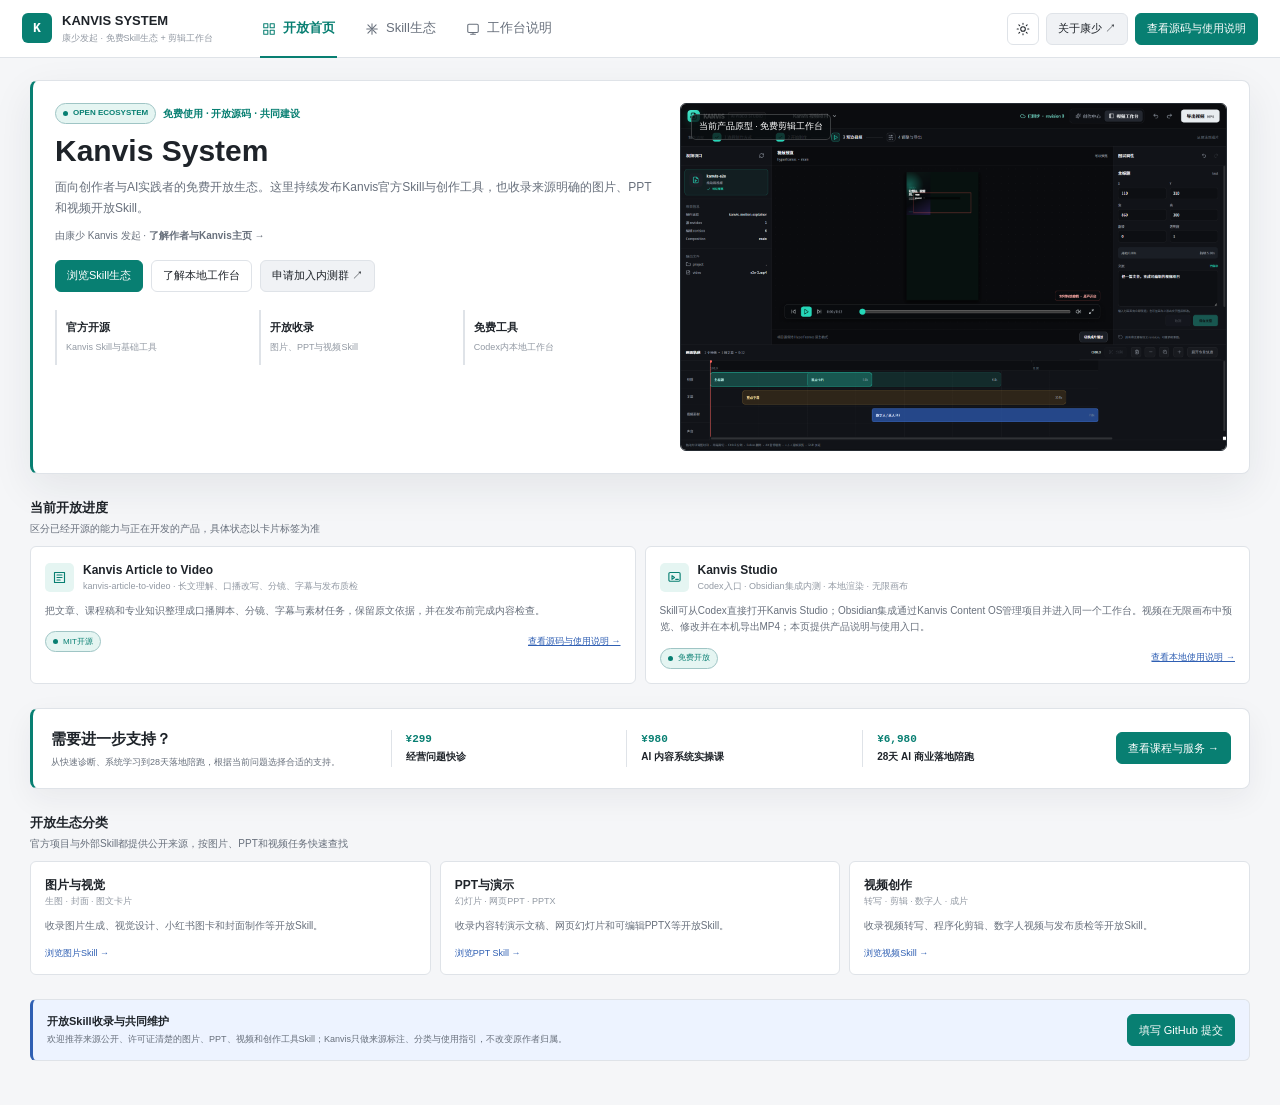
==== open/index.html @ a97780d8 "Complete GitHub issue submission flow" ====
<!doctype html>
<html lang="zh-CN">
<head>
  <meta charset="utf-8">
  <meta name="viewport" content="width=device-width, initial-scale=1">
  <meta name="description" content="浏览 Kanvis 官方开源 Skill、来源清楚的外部 Skill，以及 Codex 内运行的本地视频工作台 Kanvis Studio。">
  <title>Kanvis System｜开放 Skill 生态与 Kanvis Studio</title>
  <link rel="icon" type="image/png" href="../assets/kanvis-portrait.png">
  <style>
    :root {
      --bg: #f5f6f8;
      --surface: #ffffff;
      --surface-2: #f0f2f5;
      --text: #1e2329;
      --muted: #68707c;
      --faint: #9299a3;
      --line: #dfe3e8;
      --teal: #087f72;
      --teal-soft: #e5f5f2;
      --blue: #2f5fb3;
      --blue-soft: #edf3ff;
      --amber: #9a6200;
      --amber-soft: #fff4d8;
      --red: #a13d46;
      --shadow: 0 14px 40px rgba(28, 35, 45, 0.08);
      --radius: 6px;
      --radius-card: 8px;
      --font: -apple-system, BlinkMacSystemFont, "Segoe UI", "PingFang SC", "Microsoft YaHei", sans-serif;
      --mono: "SFMono-Regular", Consolas, "Liberation Mono", monospace;
    }
    body.is-dark {
      --bg: #111418;
      --surface: #171b20;
      --surface-2: #20252b;
      --text: #eef1f4;
      --muted: #a8b0ba;
      --faint: #747e89;
      --line: #303740;
      --teal: #35c7b4;
      --teal-soft: #153732;
      --blue: #7da8ff;
      --blue-soft: #202f4b;
      --amber: #f0bd55;
      --amber-soft: #3a2d15;
      --red: #ff8992;
      --shadow: 0 14px 40px rgba(0, 0, 0, 0.25);
    }
    * { box-sizing: border-box; letter-spacing: 0; }
    html { background: var(--bg); }
    body { margin: 0; background: var(--bg); color: var(--text); font: 13px/1.55 var(--font); }
    button, textarea, select, input { font: inherit; }
    button { color: inherit; }
    .kv-svg { fill: none; stroke: currentColor; stroke-width: 1.8; stroke-linecap: round; stroke-linejoin: round; }
    .ko-app { min-height: 100vh; }
    .ko-topbar {
      position: sticky; top: 0; z-index: 30;
      display: flex; align-items: center; gap: 16px;
      min-height: 58px; padding: 0 22px;
      background: color-mix(in srgb, var(--surface) 94%, transparent);
      border-bottom: 1px solid var(--line);
      backdrop-filter: blur(12px);
    }
    .ko-brand-link { display: flex; align-items: center; gap: 10px; min-width: 210px; color: inherit; text-decoration: none; }
    .ko-brand-link:hover .ko-brand-copy strong { color: var(--teal); }
    .ko-mark { width: 30px; height: 30px; display: grid; place-items: center; border-radius: 6px; color: #fff; background: var(--teal); font: 750 13px/1 var(--mono); }
    .ko-brand-copy strong { display: block; font-size: 13px; }
    .ko-brand-copy span { display: block; color: var(--faint); font-size: 9px; }
    .ko-tabs { display: flex; align-self: stretch; gap: 2px; }
    .ko-tab { position: relative; display: flex; align-items: center; gap: 7px; padding: 0 14px; border: 0; background: transparent; color: var(--muted); cursor: pointer; }
    .ko-tab::after { content: ""; position: absolute; right: 12px; bottom: -1px; left: 12px; height: 2px; background: transparent; }
    .ko-tab:hover { color: var(--text); background: var(--surface-2); }
    .ko-tab.is-active { color: var(--teal); font-weight: 650; }
    .ko-tab.is-active::after { background: var(--teal); }
    .ko-top-actions { display: flex; gap: 7px; margin-left: auto; }
    .ko-icon-btn, .ko-btn { display: inline-flex; align-items: center; justify-content: center; gap: 7px; min-height: 32px; border: 1px solid var(--line); border-radius: var(--radius); background: var(--surface); cursor: pointer; }
    .ko-icon-btn { width: 32px; padding: 0; }
    .ko-btn { padding: 0 11px; color: inherit; font-size: 11px; text-decoration: none; }
    .ko-btn:hover, .ko-icon-btn:hover { border-color: var(--teal); color: var(--teal); }
    .ko-btn-primary { border-color: var(--teal); color: #fff; background: var(--teal); }
    .ko-btn-primary:hover { color: #fff; filter: brightness(0.94); }
      .ko-btn-quiet { background: var(--surface-2); }
      .ko-home-link { white-space: nowrap; }
      .ko-intro-author { margin: 9px 0 0; color: var(--muted); font-size: 10px; }
      .ko-intro-author a { color: var(--teal-dark); font-weight: 700; text-decoration: none; }
      .ko-intro-author a:hover { text-decoration: underline; text-underline-offset: 3px; }
    .ko-main { width: min(1220px, calc(100% - 32px)); margin: 0 auto; padding: 22px 0 44px; }
    .ko-panel[hidden] { display: none; }
    .ko-section { margin-top: 24px; }
    .ko-section:first-child { margin-top: 0; }
    .ko-section-head { display: flex; align-items: end; justify-content: space-between; gap: 18px; margin-bottom: 10px; }
    .ko-section-head h2, .ko-section-head h3 { margin: 0; }
    .ko-section-head h2 { font-size: 20px; }
    .ko-section-head h3 { font-size: 13px; }
    .ko-section-head p { margin: 3px 0 0; color: var(--muted); font-size: 10px; }
    .ko-intro {
      display: grid; grid-template-columns: minmax(0, 1.05fr) minmax(380px, 0.95fr); gap: 20px;
      padding: 22px; border: 1px solid var(--line); border-left: 3px solid var(--teal); border-radius: var(--radius-card); background: var(--surface); box-shadow: var(--shadow);
    }
    .ko-kicker { display: flex; align-items: center; gap: 7px; color: var(--teal); font-size: 10px; font-weight: 700; }
    .ko-intro h1 { margin: 9px 0 8px; font-size: 30px; line-height: 1.2; }
    .ko-intro-copy { max-width: 640px; margin: 0; color: var(--muted); font-size: 12px; line-height: 1.75; }
    .ko-intro-actions { display: flex; flex-wrap: wrap; gap: 8px; margin-top: 16px; }
    .ko-facts { display: grid; grid-template-columns: repeat(3, minmax(0, 1fr)); gap: 7px; margin-top: 18px; }
    .ko-fact { padding: 9px; border-left: 2px solid var(--line); }
    .ko-fact strong { display: block; font-size: 11px; }
    .ko-fact span { color: var(--faint); font-size: 9px; }
    .ko-preview-frame { position: relative; min-height: 230px; overflow: hidden; border: 1px solid #252b32; border-radius: var(--radius); background: #0c0f12; }
    .ko-preview-frame img { width: 100%; height: 100%; min-height: 230px; object-fit: cover; object-position: center; display: block; }
    .ko-preview-label { position: absolute; top: 10px; left: 10px; padding: 5px 7px; border: 1px solid rgba(255,255,255,0.2); border-radius: 5px; color: #fff; background: rgba(10,13,16,0.78); font-size: 9px; }
    .ko-grid-2, .ko-grid-3, .ko-grid-4 { display: grid; gap: 9px; }
    .ko-grid-2 { grid-template-columns: repeat(2, minmax(0, 1fr)); }
    .ko-grid-3 { grid-template-columns: repeat(3, minmax(0, 1fr)); }
    .ko-grid-4 { grid-template-columns: repeat(3, minmax(0, 1fr)); }
    .ko-card { padding: 14px; border: 1px solid var(--line); border-radius: var(--radius); background: var(--surface); }
    .ko-card-head { display: flex; align-items: center; gap: 9px; }
    .ko-card-icon { width: 29px; height: 29px; display: grid; place-items: center; flex: 0 0 auto; border-radius: 5px; color: var(--teal); background: var(--teal-soft); }
    .ko-card-title { min-width: 0; }
    .ko-card-title strong { display: block; font-size: 12px; }
    .ko-card-title span { display: block; color: var(--faint); font-size: 9px; }
    .ko-card p { margin: 9px 0 0; color: var(--muted); font-size: 10px; line-height: 1.65; }
    .ko-card-footer { display: flex; align-items: center; justify-content: space-between; gap: 8px; margin-top: 12px; }
    .ko-chip { display: inline-flex; align-items: center; gap: 5px; min-height: 21px; padding: 0 7px; border: 1px solid var(--line); border-radius: 999px; color: var(--muted); background: var(--surface-2); font-size: 8px; white-space: nowrap; }
    .ko-chip::before { content: ""; width: 5px; height: 5px; border-radius: 50%; background: currentColor; }
    .ko-chip-live { color: var(--teal); border-color: color-mix(in srgb, var(--teal) 30%, var(--line)); background: var(--teal-soft); }
    .ko-chip-credit { color: var(--amber); border-color: color-mix(in srgb, var(--amber) 30%, var(--line)); background: var(--amber-soft); }
    .ko-inline { padding: 0; border: 0; color: var(--blue); background: transparent; font-size: 9px; cursor: pointer; }
    .ko-inline:hover { text-decoration: underline; }
    .ko-service-band { display: grid; grid-template-columns: 0.75fr 1.25fr; gap: 14px; padding: 16px; border: 1px solid var(--line); border-radius: var(--radius-card); background: var(--surface); }
    .ko-service-copy h3 { margin: 0 0 6px; font-size: 16px; }
    .ko-service-copy p { margin: 0; color: var(--muted); font-size: 10px; line-height: 1.65; }
    .ko-service-path { display: grid; grid-template-columns: repeat(3, minmax(0, 1fr)); border-top: 1px solid var(--line); border-bottom: 1px solid var(--line); }
    .ko-service-step { padding: 10px; border-right: 1px solid var(--line); }
    .ko-service-step:last-child { border-right: 0; }
    .ko-service-step span { display: block; color: var(--faint); font: 650 9px/1.4 var(--mono); }
    .ko-service-step strong { display: block; margin-top: 4px; font-size: 11px; }
    .ko-service-step p { margin-top: 4px; }
    .ko-support-band { display: grid; grid-template-columns: minmax(190px, .75fr) minmax(0, 1.65fr) auto; gap: 18px; align-items: center; padding: 18px; border: 1px solid var(--line); border-left: 3px solid var(--teal); border-radius: var(--radius-card); background: var(--surface); box-shadow: 0 10px 30px rgba(28, 35, 45, 0.06); }
    .ko-support-copy h3 { margin: 0; font-size: 15px; }
    .ko-support-copy p { margin: 5px 0 0; color: var(--muted); font-size: 9px; line-height: 1.65; }
    .ko-support-options { display: grid; grid-template-columns: repeat(3, minmax(0, 1fr)); }
    .ko-support-option { min-width: 0; padding: 2px 14px; border-left: 1px solid var(--line); }
    .ko-support-option span { display: block; color: var(--teal); font: 700 11px/1.4 var(--mono); }
    .ko-support-option strong { display: block; margin-top: 3px; font-size: 10px; line-height: 1.45; }
    .ko-partner { display: flex; align-items: center; gap: 12px; padding: 13px 14px; border: 1px solid var(--line); border-left: 3px solid var(--blue); border-radius: var(--radius); background: var(--blue-soft); }
    .ko-partner > div { flex: 1; }
    .ko-partner strong { display: block; font-size: 11px; }
    .ko-partner p { margin: 3px 0 0; color: var(--muted); font-size: 9px; }
    .ko-skill-toolbar { display: grid; grid-template-columns: minmax(240px, 1fr) auto; gap: 10px; align-items: center; padding: 12px; border: 1px solid var(--line); border-radius: var(--radius); background: var(--surface); }
    .ko-skill-search { position: relative; }
    .ko-skill-search svg { position: absolute; left: 10px; top: 50%; transform: translateY(-50%); color: var(--faint); pointer-events: none; }
    .ko-skill-search input { width: 100%; min-height: 36px; padding: 0 10px 0 32px; border: 1px solid var(--line); border-radius: var(--radius); color: var(--text); background: var(--surface-2); outline: none; }
    .ko-skill-search input:focus { border-color: var(--teal); box-shadow: 0 0 0 2px color-mix(in srgb, var(--teal) 15%, transparent); }
    .ko-skill-filters { display: inline-flex; border: 1px solid var(--line); border-radius: var(--radius); overflow: hidden; }
    .ko-skill-filter { min-height: 34px; padding: 0 10px; border: 0; border-right: 1px solid var(--line); color: var(--muted); background: var(--surface); font-size: 9px; cursor: pointer; }
    .ko-skill-filter:last-child { border-right: 0; }
    .ko-skill-filter.is-active { color: #fff; background: var(--teal); }
    .ko-skill-summary { display: flex; align-items: center; justify-content: space-between; gap: 10px; margin: 10px 0 8px; color: var(--muted); font-size: 9px; }
    .ko-skill-grid { display: grid; grid-template-columns: repeat(3, minmax(0, 1fr)); gap: 9px; }
    .ko-skill-card[hidden] { display: none; }
    .ko-skill-card h3 { margin: 8px 0 0; font-size: 12px; }
    .ko-skill-card p { min-height: 50px; }
    .ko-skill-badges { display: flex; flex-wrap: wrap; gap: 5px; }
    .ko-skill-route { display: flex; align-items: baseline; justify-content: space-between; gap: 10px; margin-top: 11px; padding-top: 9px; border-top: 1px solid var(--line); }
    .ko-skill-route span { color: var(--faint); font-size: 8px; }
    .ko-skill-route strong { color: var(--text); font-size: 9px; text-align: right; }
    .ko-skill-group + .ko-skill-group { margin-top: 18px; }
    .ko-skill-group[hidden] { display: none; }
    .ko-skill-group-head { display: flex; align-items: baseline; justify-content: space-between; gap: 12px; margin-bottom: 8px; }
    .ko-skill-group-head h3 { margin: 0; font-size: 12px; }
    .ko-skill-group-head p { margin: 0; color: var(--muted); font-size: 9px; }
    .ko-skill-empty { padding: 28px 14px; border: 1px dashed var(--line); border-radius: var(--radius); color: var(--muted); text-align: center; font-size: 10px; }
    .ko-skill-empty[hidden] { display: none; }
    .ko-label { display: block; margin: 0 0 6px; color: var(--muted); font-size: 9px; font-weight: 650; }
    .ko-select, .ko-textarea, .ko-input { width: 100%; border: 1px solid var(--line); border-radius: var(--radius); color: var(--text); background: var(--surface); outline: none; }
    .ko-select, .ko-input { min-height: 36px; padding: 0 10px; }
    .ko-textarea { min-height: 150px; padding: 10px; resize: vertical; line-height: 1.6; }
    .ko-select:focus, .ko-textarea:focus, .ko-input:focus { border-color: var(--teal); box-shadow: 0 0 0 2px color-mix(in srgb, var(--teal) 15%, transparent); }
    .ko-btn:disabled { opacity: 0.45; cursor: not-allowed; filter: none; }
    .ko-editor { display: grid; grid-template-columns: minmax(0, 1fr) 270px; min-height: 620px; border: 1px solid #242b31; border-radius: var(--radius-card); overflow: hidden; background: #0b0e11; color: #e9edf2; }
    .ko-editor-main { display: grid; grid-template-rows: auto minmax(330px, 1fr) 166px; min-width: 0; }
    .ko-editor-toolbar { display: flex; align-items: center; gap: 7px; min-height: 46px; padding: 0 12px; border-bottom: 1px solid #242b31; background: #11151a; }
    .ko-editor-toolbar strong { font-size: 11px; }
    .ko-editor-toolbar .ko-btn { border-color: #303842; color: #c7cdd5; background: #171c22; }
    .ko-editor-toolbar .ko-btn-primary { color: #fff; background: #087f72; border-color: #087f72; }
    .ko-stage { display: grid; place-items: center; min-width: 0; padding: 14px; overflow: hidden; background: #090c0f; }
    .ko-stage img { width: min(100%, 880px); max-height: 100%; object-fit: contain; border: 1px solid #252c34; box-shadow: 0 16px 50px rgba(0,0,0,0.35); }
    .ko-timeline { padding: 10px 12px; border-top: 1px solid #242b31; background: #101419; overflow: hidden; }
    .ko-time-head { display: flex; align-items: center; justify-content: space-between; color: #99a4af; font-size: 9px; }
    .ko-track { display: grid; grid-template-columns: 54px minmax(0, 1fr); gap: 8px; align-items: center; margin-top: 8px; }
    .ko-track-label { color: #7f8a95; font-size: 8px; }
    .ko-track-line { position: relative; height: 28px; border: 1px solid #27303a; background: #0c1014; }
    .ko-clip { position: absolute; top: 3px; bottom: 3px; display: flex; align-items: center; padding: 0 8px; border-radius: 3px; overflow: hidden; white-space: nowrap; font-size: 8px; }
    .ko-clip-a { left: 2%; width: 44%; color: #b9fff4; border: 1px solid #168c7d; background: #153d38; }
    .ko-clip-b { left: 33%; width: 62%; color: #d9e5ff; border: 1px solid #456baf; background: #1f3762; }
    .ko-clip-c { left: 12%; width: 76%; color: #ffe8a8; border: 1px solid #9a6c1a; background: #3b2d13; }
    .ko-playhead { position: absolute; top: -5px; bottom: -5px; left: 38%; width: 1px; background: #ff6b75; }
    .ko-editor-side { padding: 13px; border-left: 1px solid #242b31; background: #12161b; }
    .ko-editor-side h3 { margin: 0 0 12px; font-size: 11px; }
    .ko-dark-label { display: block; margin-bottom: 5px; color: #8c97a3; font-size: 8px; }
    .ko-dark-input { width: 100%; min-height: 34px; padding: 0 9px; border: 1px solid #303842; border-radius: 5px; color: #e9edf2; background: #0e1216; }
    .ko-range-row { display: grid; grid-template-columns: 1fr 38px; gap: 8px; align-items: center; }
    .ko-range { width: 100%; accent-color: #35c7b4; }
    .ko-range-value { color: #35c7b4; font: 650 9px/1 var(--mono); text-align: right; }
    .ko-side-field + .ko-side-field { margin-top: 13px; }
    .ko-side-note { margin: 12px 0 0; color: #798591; font-size: 8px; line-height: 1.55; }
    .ko-toast { position: fixed; right: 18px; bottom: 18px; z-index: 50; max-width: min(340px, calc(100vw - 36px)); padding: 9px 12px; border: 1px solid var(--line); border-radius: var(--radius); color: var(--text); background: var(--surface); box-shadow: var(--shadow); font-size: 10px; opacity: 0; transform: translateY(8px); pointer-events: none; transition: .16s ease; }
    .ko-toast.is-visible { opacity: 1; transform: translateY(0); }
    .ko-modal[hidden] { display: none; }
    .ko-modal { position: fixed; inset: 0; z-index: 60; display: grid; place-items: center; padding: 18px; }
    .ko-modal-backdrop { position: absolute; inset: 0; background: rgba(12, 18, 22, 0.58); }
    .ko-modal-dialog { position: relative; width: min(620px, 100%); max-height: calc(100vh - 36px); overflow: auto; border: 1px solid var(--line); border-radius: var(--radius-card); background: var(--surface); box-shadow: 0 24px 70px rgba(14, 24, 31, 0.24); }
    .ko-modal-head { display: flex; align-items: flex-start; justify-content: space-between; gap: 16px; padding: 16px 18px 12px; border-bottom: 1px solid var(--line); }
    .ko-modal-head h2 { margin: 0; font-size: 16px; }
    .ko-modal-head p { margin: 4px 0 0; color: var(--muted); font-size: 9px; }
    .ko-modal-close { flex: 0 0 auto; }
    .ko-modal-body { padding: 16px 18px 18px; }
    .ko-modal-grid { display: grid; grid-template-columns: repeat(2, minmax(0, 1fr)); gap: 12px; }
    .ko-modal-field.is-wide { grid-column: 1 / -1; }
    .ko-modal-note { margin: 10px 0 0; color: var(--faint); font-size: 9px; }
    .ko-modal-actions { display: flex; justify-content: flex-end; gap: 8px; margin-top: 14px; }
    .ko-consult-result { margin-top: 14px; padding-top: 14px; border-top: 1px solid var(--line); }
    .ko-consult-result[hidden] { display: none; }
    .ko-consult-result pre { margin: 0; padding: 11px; overflow: auto; border: 1px solid var(--line); border-radius: var(--radius); color: var(--text); background: var(--surface-2); font: 10px/1.7 var(--mono); white-space: pre-wrap; }
    .ko-consult-result .ko-modal-actions { margin-top: 10px; }
    body.ko-modal-open { overflow: hidden; }
    @media (max-width: 980px) {
      .ko-intro, .ko-service-band { grid-template-columns: 1fr; }
      .ko-support-band { grid-template-columns: 1fr; gap: 12px; }
      .ko-support-option:first-child { padding-left: 0; border-left: 0; }
      .ko-support-band > .ko-btn { justify-self: start; }
      .ko-grid-4 { grid-template-columns: repeat(2, minmax(0, 1fr)); }
      .ko-grid-3 { grid-template-columns: repeat(2, minmax(0, 1fr)); }
      .ko-editor { grid-template-columns: 1fr; }
      .ko-editor-side { border-top: 1px solid #242b31; border-left: 0; }
      .ko-brand-link { min-width: auto; }
    }
    @media (max-width: 680px) {
      .ko-topbar { align-items: flex-start; flex-wrap: wrap; padding: 10px 12px 0; }
      .ko-brand-link { flex: 1; }
      .ko-brand-copy span { display: none; }
      .ko-top-actions { margin-left: 0; }
      .ko-home-link { padding: 0 8px; font-size: 10px; }
      .ko-tabs { order: 3; width: 100%; height: 42px; overflow-x: auto; }
      .ko-tab { flex: 1 0 auto; justify-content: center; padding: 0 10px; }
      .ko-main { width: min(100% - 20px, 1220px); padding-top: 12px; }
      .ko-intro { padding: 15px; }
      .ko-intro h1 { font-size: 23px; }
      .ko-grid-2, .ko-grid-3, .ko-grid-4, .ko-service-path, .ko-facts { grid-template-columns: 1fr; }
      .ko-support-options { grid-template-columns: 1fr; }
      .ko-support-option { padding: 9px 0; border-top: 1px solid var(--line); border-left: 0; }
      .ko-support-band > .ko-btn { width: 100%; }
      .ko-service-step, .ko-service-step:nth-child(2) { border-right: 0; border-bottom: 1px solid var(--line); }
      .ko-service-step:last-child { border-bottom: 0; }
      .ko-partner { align-items: flex-start; flex-direction: column; }
      .ko-partner .ko-btn { width: 100%; }
      .ko-skill-toolbar { grid-template-columns: 1fr; }
      .ko-skill-filters { width: 100%; }
      .ko-skill-filter { flex: 1; }
      .ko-skill-grid { grid-template-columns: 1fr; }
      .ko-modal-grid { grid-template-columns: 1fr; }
      .ko-modal-field.is-wide { grid-column: auto; }
      .ko-editor-main { grid-template-rows: auto minmax(230px, 1fr) 166px; }
      .ko-editor-toolbar { flex-wrap: wrap; padding: 7px; }
      .ko-stage { padding: 6px; }
      .ko-track { grid-template-columns: 42px minmax(0, 1fr); }
    }
  </style>
</head>
<body>
  <div class="ko-app" data-kanvis-open>
    <header class="ko-topbar">
      <a class="ko-brand-link" href="../" aria-label="返回Kanvis个人主页">
        <span class="ko-mark">K</span>
        <div class="ko-brand-copy"><strong>KANVIS SYSTEM</strong><span>康少发起 · 免费Skill生态 + 剪辑工作台</span></div>
      </a>
      <nav class="ko-tabs" role="tablist" aria-label="Kanvis开放生态页面">
        <button class="ko-tab is-active" type="button" role="tab" aria-selected="true" data-tab="overview">
          <svg class="kv-svg" viewBox="0 0 24 24" width="14" height="14"><path d="M3 3h7v7H3zM14 3h7v7h-7zM3 14h7v7H3zM14 14h7v7h-7z"/></svg>开放首页
        </button>
        <button class="ko-tab" type="button" role="tab" aria-selected="false" data-tab="skill">
          <svg class="kv-svg" viewBox="0 0 24 24" width="14" height="14"><path d="M12 3v18M3 12h18"/><path d="m5 5 14 14M19 5 5 19"/></svg>Skill生态
        </button>
        <button class="ko-tab" type="button" role="tab" aria-selected="false" data-tab="workbench">
          <svg class="kv-svg" viewBox="0 0 24 24" width="14" height="14"><rect x="3" y="4" width="18" height="14" rx="2"/><path d="M8 21h8M12 18v3"/></svg>工作台说明
        </button>
      </nav>
      <div class="ko-top-actions">
        <button class="ko-icon-btn" type="button" data-action="theme" title="切换主题" aria-label="切换主题">
          <svg class="kv-svg" viewBox="0 0 24 24" width="14" height="14"><circle cx="12" cy="12" r="4"/><path d="M12 2v2M12 20v2M4.9 4.9l1.4 1.4M17.7 17.7l1.4 1.4M2 12h2M20 12h2M4.9 19.1l1.4-1.4M17.7 6.3l1.4-1.4"/></svg>
        </button>
        <a class="ko-btn ko-btn-quiet ko-home-link" href="../">关于康少 ↗</a>
        <a class="ko-btn ko-btn-primary" href="https://github.com/Kanvis-chen/kanvis-video" target="_blank" rel="noopener">查看源码与使用说明</a>
      </div>
    </header>

    <main class="ko-main">
      <section class="ko-panel" data-panel="overview">
        <div class="ko-intro">
          <div>
            <div class="ko-kicker"><span class="ko-chip ko-chip-live">OPEN ECOSYSTEM</span><span>免费使用 · 开放源码 · 共同建设</span></div>
            <h1>Kanvis System</h1>
            <p class="ko-intro-copy">面向创作者与AI实践者的免费开放生态。这里持续发布Kanvis官方Skill与创作工具，也收录来源明确的图片、PPT和视频开放Skill。</p>
            <p class="ko-intro-author">由康少 Kanvis 发起 · <a href="../">了解作者与Kanvis主页 →</a></p>
            <div class="ko-intro-actions">
              <button class="ko-btn ko-btn-primary" type="button" data-open-tab="skill">浏览Skill生态</button>
              <button class="ko-btn" type="button" data-open-tab="workbench">了解本地工作台</button>
              <a class="ko-btn ko-btn-quiet" href="https://my.feishu.cn/share/base/shrcnLa2i2JpSeCvYqpPoDDJw7e" target="_blank" rel="noopener">申请加入内测群 ↗</a>
            </div>
            <div class="ko-facts">
              <div class="ko-fact"><strong>官方开源</strong><span>Kanvis Skill与基础工具</span></div>
              <div class="ko-fact"><strong>开放收录</strong><span>图片、PPT与视频Skill</span></div>
              <div class="ko-fact"><strong>免费工具</strong><span>Codex内本地工作台</span></div>
            </div>
          </div>
          <div class="ko-preview-frame">
            <img src="../assets/kanvis-workbench.png" alt="Kanvis免费剪辑工作台当前产品原型">
            <span class="ko-preview-label">当前产品原型 · 免费剪辑工作台</span>
          </div>
        </div>

        <section class="ko-section" aria-labelledby="open-includes">
          <div class="ko-section-head"><div><h3 id="open-includes">当前开放进度</h3><p>区分已经开源的能力与正在开发的产品，具体状态以卡片标签为准</p></div></div>
          <div class="ko-grid-2">
            <article class="ko-card">
              <div class="ko-card-head"><span class="ko-card-icon"><svg class="kv-svg" viewBox="0 0 24 24" width="15" height="15"><path d="M4 4h16v16H4zM8 8h8M8 12h8M8 16h5"/></svg></span><div class="ko-card-title"><strong>Kanvis Article to Video</strong><span>kanvis-article-to-video · 长文理解、口播改写、分镜、字幕与发布质检</span></div></div>
              <p>把文章、课程稿和专业知识整理成口播脚本、分镜、字幕与素材任务，保留原文依据，并在发布前完成内容检查。</p>
              <div class="ko-card-footer"><span class="ko-chip ko-chip-live">MIT开源</span><a class="ko-inline" href="https://github.com/Kanvis-chen/kanvis-video" target="_blank" rel="noopener">查看源码与使用说明 →</a></div>
            </article>
            <article class="ko-card">
              <div class="ko-card-head"><span class="ko-card-icon"><svg class="kv-svg" viewBox="0 0 24 24" width="15" height="15"><rect x="3" y="4" width="18" height="14" rx="2"/><path d="m8 9 4 3-4 3zM14 15h4"/></svg></span><div class="ko-card-title"><strong>Kanvis Studio</strong><span>Codex入口 · Obsidian集成内测 · 本地渲染 · 无限画布</span></div></div>
              <p>Skill可从Codex直接打开Kanvis Studio；Obsidian集成通过Kanvis Content OS管理项目并进入同一个工作台。视频在无限画布中预览、修改并在本机导出MP4；本页提供产品说明与使用入口。</p>
              <div class="ko-card-footer"><span class="ko-chip ko-chip-live">免费开放</span><a class="ko-inline" href="https://github.com/Kanvis-chen/kanvis-video" target="_blank" rel="noopener">查看本地使用说明 →</a></div>
            </article>
          </div>
        </section>

        <section class="ko-section ko-support-band" aria-labelledby="support-title">
          <div class="ko-support-copy"><h3 id="support-title">需要进一步支持？</h3><p>从快速诊断、系统学习到28天落地陪跑，根据当前问题选择合适的支持。</p></div>
          <div class="ko-support-options" aria-label="Kanvis 付费支持">
            <div class="ko-support-option"><span>¥299</span><strong>经营问题快诊</strong></div>
            <div class="ko-support-option"><span>¥980</span><strong>AI 内容系统实操课</strong></div>
            <div class="ko-support-option"><span>¥6,980</span><strong>28天 AI 商业落地陪跑</strong></div>
          </div>
          <a class="ko-btn ko-btn-primary" href="../#services">查看课程与服务 →</a>
        </section>

        <section class="ko-section" aria-labelledby="ecosystem-scope">
          <div class="ko-section-head"><div><h3 id="ecosystem-scope">开放生态分类</h3><p>官方项目与外部Skill都提供公开来源，按图片、PPT和视频任务快速查找</p></div></div>
          <div class="ko-grid-3">
            <article class="ko-card"><div class="ko-card-title"><strong>图片与视觉</strong><span>生图 · 封面 · 图文卡片</span></div><p>收录图片生成、视觉设计、小红书图卡和封面制作等开放Skill。</p><div class="ko-card-footer"><button class="ko-inline" type="button" data-open-tab="skill">浏览图片Skill →</button></div></article>
            <article class="ko-card"><div class="ko-card-title"><strong>PPT与演示</strong><span>幻灯片 · 网页PPT · PPTX</span></div><p>收录内容转演示文稿、网页幻灯片和可编辑PPTX等开放Skill。</p><div class="ko-card-footer"><button class="ko-inline" type="button" data-open-tab="skill">浏览PPT Skill →</button></div></article>
            <article class="ko-card"><div class="ko-card-title"><strong>视频创作</strong><span>转写 · 剪辑 · 数字人 · 成片</span></div><p>收录视频转写、程序化剪辑、数字人视频与发布质检等开放Skill。</p><div class="ko-card-footer"><button class="ko-inline" type="button" data-open-tab="skill">浏览视频Skill →</button></div></article>
          </div>
        </section>

        <section class="ko-section">
          <div class="ko-partner">
            <div><strong>开放Skill收录与共同维护</strong><p>欢迎推荐来源公开、许可证清楚的图片、PPT、视频和创作工具Skill；Kanvis只做来源标注、分类与使用指引，不改变原作者归属。</p></div>
            <button class="ko-btn ko-btn-primary" type="button" data-action="partner">填写 GitHub 提交</button>
          </div>
        </section>
      </section>

      <section class="ko-panel" data-panel="skill" hidden>
        <div class="ko-section-head"><div><h2>Kanvis开放Skill生态</h2><p>收录Kanvis官方项目与来源公开的外部Skill，覆盖图片、PPT、视频和内容工作流</p></div><span class="ko-chip ko-chip-live">免费开放</span></div>
        <div class="ko-skill-toolbar">
          <div class="ko-skill-search"><svg class="kv-svg" viewBox="0 0 24 24" width="14" height="14"><circle cx="11" cy="11" r="7"/><path d="m20 20-3.5-3.5"/></svg><input id="skill-search" type="search" placeholder="搜索图片、PPT、视频、字幕、内容……" aria-label="搜索Skill"></div>
          <div class="ko-skill-filters" role="group" aria-label="Skill开放状态筛选"><button class="ko-skill-filter is-active" type="button" data-skill-filter="all" aria-pressed="true">全部</button><button class="ko-skill-filter" type="button" data-skill-filter="open" aria-pressed="false">已开源</button><button class="ko-skill-filter" type="button" data-skill-filter="planned" aria-pressed="false">待开源</button><button class="ko-skill-filter" type="button" data-skill-filter="ecosystem" aria-pressed="false">开放生态</button></div>
        </div>
        <div class="ko-skill-summary"><span>当前显示 <strong data-skill-count>16</strong> 项</span><span>外部Skill保留原作者与许可证；收录不代表Kanvis联合出品</span></div>
        <div data-skill-groups>
          <section class="ko-skill-group" data-skill-group><div class="ko-skill-group-head"><h3>Kanvis官方开源路线</h3><p>已发布项目提供源码与说明，规划中的项目明确标注状态</p></div><div class="ko-skill-grid">
            <article class="ko-card ko-skill-card" data-skill-card data-skill-type="open" data-skill-search="Kanvis Article to Video kanvis-article-to-video 文章 口播 数字人 视频 分镜 字幕 已开源 官方"><div class="ko-skill-badges"><span class="ko-chip ko-chip-live">Kanvis官方</span><span class="ko-chip ko-chip-live">MIT开源</span><span class="ko-chip">Codex本地运行</span></div><h3>Kanvis Article to Video</h3><p>把文章、课程稿和专业知识转成口播脚本、分镜、字幕、素材任务与可编辑视频项目。</p><div class="ko-card-footer"><a class="ko-inline" href="https://github.com/Kanvis-chen/kanvis-video" target="_blank" rel="noopener">查看源码与运行说明 →</a></div></article>
            <article class="ko-card ko-skill-card" data-skill-card data-skill-type="planned" data-skill-search="Kanvis 内容母稿 真实经历 判断 案例 证据 内容资产 待开源 官方"><div class="ko-skill-badges"><span class="ko-chip ko-chip-live">Kanvis官方</span><span class="ko-chip">待开源</span></div><h3>内容母稿生成 Skill</h3><p>把真实经历、判断、案例和证据整理成可持续拆分、改写与复用的内容母稿。</p></article>
            <article class="ko-card ko-skill-card" data-skill-card data-skill-type="planned" data-skill-search="Kanvis 内容系统 审计 选题 内容资产 生产流程 数据复盘 待开源 官方"><div class="ko-skill-badges"><span class="ko-chip ko-chip-live">Kanvis官方</span><span class="ko-chip">待开源</span></div><h3>内容系统审计 Skill</h3><p>检查选题源、内容资产、生产流程和复盘闭环，输出问题清单与改进优先级。</p></article>
            <article class="ko-card ko-skill-card" data-skill-card data-skill-type="planned" data-skill-search="Kanvis AI经营问题 自检 定位 产品 内容 销售 交付 数据 待开源 官方"><div class="ko-skill-badges"><span class="ko-chip ko-chip-live">Kanvis官方</span><span class="ko-chip">待开源</span></div><h3>AI经营问题自检 Skill</h3><p>用公开问题清单自查定位、产品、内容、销售、交付与数据，形成改进线索。</p></article>
            <article class="ko-card ko-skill-card" data-skill-card data-skill-type="planned" data-skill-search="Kanvis 视频 质量检查 发布门禁 分辨率 音轨 字幕 授权 费用 待开源 官方"><div class="ko-skill-badges"><span class="ko-chip ko-chip-live">Kanvis官方</span><span class="ko-chip">待开源</span></div><h3>视频质量检查与发布门禁</h3><p>检查分辨率、音轨、字幕安全区、素材授权、生成费用和人工审核状态。</p></article>
            <article class="ko-card ko-skill-card" data-skill-card data-skill-type="planned" data-skill-search="Kanvis 供应商 适配器 模板 BYOK Mock 接口 费用 失败恢复 待开源 官方"><div class="ko-skill-badges"><span class="ko-chip ko-chip-live">Kanvis官方</span><span class="ko-chip">待开源</span></div><h3>供应商适配器模板</h3><p>提供模型与数字人供应商的接口、Mock、BYOK、费用上限和失败恢复起点。</p></article>
            <article class="ko-card ko-skill-card" data-skill-card data-skill-type="planned" data-skill-search="Kanvis AI 素材 生成 编排 图片 语音 数字人 视频 BYOK 待开源 官方"><div class="ko-skill-badges"><span class="ko-chip ko-chip-live">Kanvis官方</span><span class="ko-chip">待开源</span></div><h3>AI素材生成编排 Skill</h3><p>统一编排图片、语音、数字人和视频生成任务，支持BYOK、费用确认与结果回传。</p></article>
          </div></section>

          <section class="ko-skill-group" data-skill-group><div class="ko-skill-group-head"><h3>图片与视觉Skill</h3><p>生成图片、图文卡片与视觉设计</p></div><div class="ko-skill-grid">
            <article class="ko-card ko-skill-card" data-skill-card data-skill-type="ecosystem" data-skill-search="开放生态 图片 生成 Baoyu Image Gen 多模型"><div class="ko-skill-badges"><span class="ko-chip">Baoyu</span><span class="ko-chip ko-chip-live">MIT</span></div><h3>Baoyu Image Gen</h3><p>通过多个模型供应商完成文生图、参考图、尺寸控制和批量生成。</p><div class="ko-card-footer"><a class="ko-inline" href="https://github.com/JimLiu/baoyu-skills" target="_blank" rel="noopener">查看原项目 →</a></div></article>
            <article class="ko-card ko-skill-card" data-skill-card data-skill-type="ecosystem" data-skill-search="开放生态 图片 小红书 图文卡片 Baoyu XHS Images"><div class="ko-skill-badges"><span class="ko-chip">Baoyu</span><span class="ko-chip ko-chip-live">MIT</span></div><h3>Baoyu XHS Images</h3><p>把内容拆成适合小红书发布的系列图文卡片，并支持风格、布局与配色选择。</p><div class="ko-card-footer"><a class="ko-inline" href="https://github.com/JimLiu/baoyu-skills" target="_blank" rel="noopener">查看原项目 →</a></div></article>
            <article class="ko-card ko-skill-card" data-skill-card data-skill-type="ecosystem" data-skill-search="开放生态 图片 OpenAI ImageGen Codex 生成 编辑"><div class="ko-skill-badges"><span class="ko-chip">OpenAI Codex</span><span class="ko-chip">官方公开示例</span></div><h3>OpenAI ImageGen Skill</h3><p>用于生成或编辑位图素材，覆盖照片、插画、纹理、透明背景素材和视觉变体。</p><div class="ko-card-footer"><a class="ko-inline" href="https://github.com/openai/codex/blob/main/codex-rs/skills/src/assets/samples/imagegen/SKILL.md" target="_blank" rel="noopener">查看源码 →</a></div></article>
          </div></section>

          <section class="ko-skill-group" data-skill-group><div class="ko-skill-group-head"><h3>PPT与演示Skill</h3><p>从内容生成幻灯片、网页PPT与演示素材</p></div><div class="ko-skill-grid">
            <article class="ko-card ko-skill-card" data-skill-card data-skill-type="ecosystem" data-skill-search="开放生态 PPT slide deck Baoyu 幻灯片"><div class="ko-skill-badges"><span class="ko-chip">Baoyu</span><span class="ko-chip ko-chip-live">MIT</span></div><h3>Baoyu Slide Deck</h3><p>从内容生成专业演示文稿大纲与逐页图片，并可合并为PPTX和PDF。</p><div class="ko-card-footer"><a class="ko-inline" href="https://github.com/JimLiu/baoyu-skills" target="_blank" rel="noopener">查看原项目 →</a></div></article>
            <article class="ko-card ko-skill-card" data-skill-card data-skill-type="ecosystem" data-skill-search="开放生态 PPT 网页PPT Guizang 歸藏 瑞士 杂志"><div class="ko-skill-badges"><span class="ko-chip">歸藏</span><span class="ko-chip ko-chip-live">AGPL-3.0</span></div><h3>Guizang PPT Skill</h3><p>生成单文件横向翻页网页PPT，提供电子杂志和瑞士国际主义等视觉风格。</p><div class="ko-card-footer"><a class="ko-inline" href="https://github.com/op7418/guizang-ppt-skill" target="_blank" rel="noopener">查看原项目 →</a></div></article>
          </div></section>

          <section class="ko-skill-group" data-skill-group><div class="ko-skill-group-head"><h3>视频创作Skill</h3><p>视频转写、程序化剪辑与数字人视频生产</p></div><div class="ko-skill-grid">
            <article class="ko-card ko-skill-card" data-skill-card data-skill-type="ecosystem" data-skill-search="开放生态 视频 Video Use 剪辑 raw footage Claude Codex"><div class="ko-skill-badges"><span class="ko-chip">Browser Use</span><span class="ko-chip ko-chip-live">MIT</span></div><h3>Video Use</h3><p>让编码Agent整理原始素材、制定剪辑策略、渲染成片并执行自动质量检查。</p><div class="ko-card-footer"><a class="ko-inline" href="https://github.com/browser-use/video-use" target="_blank" rel="noopener">查看原项目 →</a></div></article>
            <article class="ko-card ko-skill-card" data-skill-card data-skill-type="ecosystem" data-skill-search="开放生态 视频 HeyGen 数字人 avatar video agent"><div class="ko-skill-badges"><span class="ko-chip">HeyGen</span><span class="ko-chip ko-chip-live">MIT</span></div><h3>HeyGen Video Skills</h3><p>围绕数字人创建和视频生产提供Agent Skill工作流，需要使用者自行配置供应商账号。</p><div class="ko-card-footer"><a class="ko-inline" href="https://github.com/heygen-com/skills" target="_blank" rel="noopener">查看原项目 →</a></div></article>
            <article class="ko-card ko-skill-card" data-skill-card data-skill-type="ecosystem" data-skill-search="开放生态 视频 YouTube transcript 字幕 转写 Baoyu"><div class="ko-skill-badges"><span class="ko-chip">Baoyu</span><span class="ko-chip ko-chip-live">MIT</span></div><h3>Baoyu YouTube Transcript</h3><p>下载YouTube视频字幕、章节和封面，并整理为可继续分析和创作的文本素材。</p><div class="ko-card-footer"><a class="ko-inline" href="https://github.com/JimLiu/baoyu-skills" target="_blank" rel="noopener">查看原项目 →</a></div></article>
          </div></section>

          <section class="ko-skill-group" data-skill-group><div class="ko-skill-group-head"><h3>发现更多开放Skill</h3><p>继续搜索、核验来源并提交新的开放项目</p></div><div class="ko-skill-grid">
            <article class="ko-card ko-skill-card" data-skill-card data-skill-type="ecosystem" data-skill-search="开放生态 find skills 搜索 查找 安装 skills sh"><div class="ko-skill-badges"><span class="ko-chip">开放目录</span></div><h3>Skills.sh</h3><p>Kanvis生态库暂未收录时，可以继续按任务关键词查找其他公开Skill。</p><div class="ko-card-footer"><a class="ko-inline" href="https://skills.sh/" target="_blank" rel="noopener">前往Skills.sh →</a></div></article>
          </div></section>
        </div>
        <div class="ko-skill-empty" data-skill-empty hidden>暂未找到匹配Skill，可以生成一份开放项目提交说明。</div>
        <div class="ko-partner" style="margin-top:12px"><div><strong>开放Skill提交说明</strong><p>项目需要有公开来源、清楚用途和可核验许可证；收录时保留原作者、原仓库与许可证信息。</p></div><button class="ko-btn ko-btn-primary" type="button" data-action="partner">填写 GitHub 提交</button></div>
      </section>

      <section class="ko-panel" data-panel="workbench" hidden>
        <div class="ko-section-head"><div><h2>Kanvis Studio</h2><p>免费开放的Codex本地视频工作台：Skill生成项目后，在无限画布中预览、编辑并在本机渲染MP4</p></div><span class="ko-chip">本地渲染 · 免费开放</span></div>
        <div class="ko-facts" style="margin:0 0 12px"><div class="ko-fact"><strong>免费开放</strong><span>基础工作台与开源Skill免费使用</span></div><div class="ko-fact"><strong>本地优先</strong><span>素材、项目和隐私数据默认留在本机</span></div><div class="ko-fact"><strong>Codex内运行</strong><span>网页用于介绍，工作台由本地插件提供</span></div></div>
        <div class="ko-editor">
          <div class="ko-editor-main">
            <div class="ko-editor-toolbar"><strong>Kanvis Studio界面预览</strong><button class="ko-btn" type="button" disabled title="请在Codex内使用">播放预览</button><button class="ko-btn" type="button" disabled title="请在Codex内使用" aria-label="撤销"><svg class="kv-svg" viewBox="0 0 24 24" width="13" height="13"><path d="M9 7 4 12l5 5M4 12h10a6 6 0 0 1 6 6"/></svg></button><button class="ko-btn ko-btn-primary" type="button" disabled title="请在Codex内使用">导出视频</button></div>
            <div class="ko-stage"><img src="../assets/kanvis-workbench.png" alt="Kanvis Studio 视频工作台画布"></div>
            <div class="ko-timeline"><div class="ko-time-head"><span>画面轨道 · 3个片段</span><span>00:00 / 00:12</span></div><div class="ko-track"><span class="ko-track-label">特效</span><div class="ko-track-line"><span class="ko-clip ko-clip-a">主标题与观点卡</span><span class="ko-playhead"></span></div></div><div class="ko-track"><span class="ko-track-label">视频</span><div class="ko-track-line"><span class="ko-clip ko-clip-b">数字人 / 真人 PIP</span></div></div><div class="ko-track"><span class="ko-track-label">字幕</span><div class="ko-track-line"><span class="ko-clip ko-clip-c">重点字幕与章节提示</span></div></div></div>
          </div>
          <aside class="ko-editor-side">
            <h3>片段属性</h3>
            <div class="ko-side-field"><label class="ko-dark-label" for="caption">字幕文案</label><input class="ko-dark-input" id="caption" value="把一篇文章，变成可编辑的视频项目"></div>
            <div class="ko-side-field"><label class="ko-dark-label" for="opacity">字幕透明度</label><div class="ko-range-row"><input class="ko-range" id="opacity" type="range" min="20" max="100" value="92"><span class="ko-range-value" data-opacity>92%</span></div></div>
            <div class="ko-side-field"><label class="ko-dark-label" for="scale">画面缩放</label><div class="ko-range-row"><input class="ko-range" id="scale" type="range" min="80" max="120" value="100"><span class="ko-range-value" data-scale>100%</span></div></div>
            <div class="ko-side-field"><label class="ko-dark-label" for="effect">特效预设</label><select class="ko-dark-input" id="effect"><option>观点强调</option><option>课程章节</option><option>数据证据</option><option>人物介绍</option></select></div>
            <div class="ko-side-field"><button class="ko-btn ko-btn-primary" type="button" disabled title="请在Codex内使用">保存片段样式</button></div>
            <p class="ko-side-note">本页为界面预览；实际编辑、项目保存和导出在Codex内的Kanvis Studio完成。AI生成等联网能力会在执行前确认费用或由用户自备API。</p>
          </aside>
        </div>
      </section>
    </main>
    <div class="ko-modal" data-consult-modal hidden>
      <div class="ko-modal-backdrop" data-modal-close></div>
      <section class="ko-modal-dialog" role="dialog" aria-modal="true" aria-labelledby="ko-consult-title">
        <div class="ko-modal-head">
          <div><h2 id="ko-consult-title" data-consult-title>生成开放生态提交说明</h2><p>填写后生成 GitHub Issue 草稿，前往 GitHub 确认后才会正式提交。</p></div>
          <button class="ko-icon-btn ko-modal-close" type="button" data-modal-close title="关闭" aria-label="关闭">×</button>
        </div>
        <form class="ko-modal-body" data-consult-form>
          <div class="ko-modal-grid">
            <div class="ko-modal-field"><label class="ko-label" for="consult-type">提交方向</label><select class="ko-select" id="consult-type" data-consult-type><option value="partner">开放Skill收录</option><option value="submit-demand">功能需求与开源共创</option></select></div>
            <div class="ko-modal-field"><label class="ko-label" for="consult-background">你的身份或项目（必填）</label><input class="ko-input" id="consult-background" data-consult-background required maxlength="100" placeholder="如：Skill作者、开源维护者、个人创作者"></div>
            <div class="ko-modal-field is-wide"><label class="ko-label" for="consult-goal">Skill链接或共创需求（必填）</label><textarea class="ko-textarea" id="consult-goal" data-consult-goal required maxlength="3000" placeholder="请提供公开仓库、许可证、功能说明，或描述希望共同解决的问题"></textarea></div>
            <div class="ko-modal-field is-wide"><label class="ko-label" for="consult-contact">可公开的联系方式（选填）</label><input class="ko-input" id="consult-contact" data-consult-contact maxlength="200" placeholder="如：GitHub 用户名或项目主页"></div>
          </div>
          <p class="ko-modal-note">提交内容将公开显示。请勿填写手机号、微信、客户资料、API Key 或其他隐私与密钥。</p>
          <div class="ko-modal-actions"><button class="ko-btn" type="button" data-modal-close>取消</button><button class="ko-btn ko-btn-primary" type="submit">生成 GitHub 提交内容</button></div>
          <div class="ko-consult-result" data-consult-result hidden><pre data-consult-output></pre><div class="ko-modal-actions"><button class="ko-btn" type="button" data-copy-consult>复制内容</button><a class="ko-btn ko-btn-primary" data-github-submit href="https://github.com/Kanvis-chen/kanvis-homepage/issues/new" target="_blank" rel="noopener">前往 GitHub 确认提交 →</a></div></div>
        </form>
      </section>
    </div>
    <div class="ko-toast" role="status" aria-live="polite"></div>
  </div>

  <script>
    (() => {
      const app = document.querySelector('[data-kanvis-open]');
      if (!app || app.dataset.mounted === 'true') return;
      app.dataset.mounted = 'true';
      const tabs = [...app.querySelectorAll('[data-tab]')];
      const panels = [...app.querySelectorAll('[data-panel]')];
      const toast = app.querySelector('.ko-toast');
      let toastTimer;

      const showToast = (message) => {
        toast.textContent = message;
        toast.classList.add('is-visible');
        clearTimeout(toastTimer);
        toastTimer = setTimeout(() => toast.classList.remove('is-visible'), 2200);
      };

      const openTab = (name) => {
        tabs.forEach((tab) => {
          const active = tab.dataset.tab === name;
          tab.classList.toggle('is-active', active);
          tab.setAttribute('aria-selected', String(active));
        });
        panels.forEach((panel) => { panel.hidden = panel.dataset.panel !== name; });
        const nextUrl = name === 'overview' ? window.location.pathname : `${window.location.pathname}?tab=${encodeURIComponent(name)}`;
        window.history.replaceState(null, '', nextUrl);
        window.scrollTo({ top: 0, behavior: 'smooth' });
      };

      const requestedTab = new URLSearchParams(window.location.search).get('tab');
      if (requestedTab && tabs.some((tab) => tab.dataset.tab === requestedTab)) openTab(requestedTab);

      tabs.forEach((tab) => tab.addEventListener('click', () => openTab(tab.dataset.tab)));
      app.querySelectorAll('[data-open-tab]').forEach((button) => button.addEventListener('click', () => openTab(button.dataset.openTab)));

      const actionLabels = {
        'submit-demand': '功能需求与开源共创',
        partner: '开放Skill提交说明'
      };

      const consultModal = app.querySelector('[data-consult-modal]');
      const consultForm = app.querySelector('[data-consult-form]');
      const consultType = app.querySelector('[data-consult-type]');
      const consultBackground = app.querySelector('[data-consult-background]');
      const consultGoal = app.querySelector('[data-consult-goal]');
      const consultContact = app.querySelector('[data-consult-contact]');
      const consultResult = app.querySelector('[data-consult-result]');
      const consultOutput = app.querySelector('[data-consult-output]');
      const githubSubmit = app.querySelector('[data-github-submit]');
      const consultActions = new Set(['submit-demand', 'partner']);

      const openConsultModal = (action) => {
        consultType.value = consultActions.has(action) ? action : 'submit-demand';
        app.querySelector('[data-consult-title]').textContent = actionLabels[action] || '生成开放生态提交说明';
        consultResult.hidden = true;
        consultOutput.textContent = '';
        githubSubmit.href = 'https://github.com/Kanvis-chen/kanvis-homepage/issues/new';
        consultModal.hidden = false;
        document.body.classList.add('ko-modal-open');
        consultBackground.focus();
      };

      const closeConsultModal = () => {
        consultModal.hidden = true;
        document.body.classList.remove('ko-modal-open');
      };

      app.querySelectorAll('[data-modal-close]').forEach((button) => button.addEventListener('click', closeConsultModal));
      document.addEventListener('keydown', (event) => { if (event.key === 'Escape' && !consultModal.hidden) closeConsultModal(); });

      consultForm.addEventListener('submit', (event) => {
        event.preventDefault();
        const direction = consultType.options[consultType.selectedIndex].text;
        const background = consultBackground.value.trim();
        const goal = consultGoal.value.trim();
        const contact = consultContact.value.trim() || '未填写';
        const titlePrefix = consultType.value === 'partner' ? 'Skill 收录' : '共创需求';
        const issueTitle = `[${titlePrefix}] ${background}`;
        const issueBody = `## 提交方向\n${direction}\n\n## 身份或项目\n${background}\n\n## Skill 链接或共创需求\n${goal}\n\n## 可公开的联系方式\n${contact}\n\n---\n由 Kanvis 开放生态提交助手生成。`;
        consultOutput.textContent = `${issueTitle}\n\n${issueBody}`;
        githubSubmit.href = `https://github.com/Kanvis-chen/kanvis-homepage/issues/new?title=${encodeURIComponent(issueTitle)}&body=${encodeURIComponent(issueBody)}`;
        consultResult.hidden = false;
        app.dispatchEvent(new CustomEvent('kanvis:ecosystem-application-prepared', { bubbles: true, detail: { direction, background, goal, contact } }));
      });

      app.querySelector('[data-copy-consult]').addEventListener('click', async () => {
        const value = consultOutput.textContent;
        if (!value) return;
        try {
          await navigator.clipboard.writeText(value);
        } catch (_) {
          const helper = document.createElement('textarea');
          helper.value = value;
          helper.setAttribute('readonly', '');
          helper.style.position = 'fixed';
          helper.style.opacity = '0';
          document.body.appendChild(helper);
          helper.select();
          document.execCommand('copy');
          helper.remove();
        }
        showToast('提交说明已复制');
      });

      app.querySelectorAll('[data-action]').forEach((button) => {
        button.addEventListener('click', () => {
          const action = button.dataset.action;
          if (action === 'theme') {
            document.body.classList.toggle('is-dark');
            showToast(document.body.classList.contains('is-dark') ? '已切换深色主题' : '已切换浅色主题');
            return;
          }
          if (consultActions.has(action)) {
            openConsultModal(action);
            return;
          }
          const label = actionLabels[action] || action;
          app.dispatchEvent(new CustomEvent('kanvis:action', { bubbles: true, detail: { action, label } }));
          showToast(`已发起：${label}`);
        });
      });

      const skillSearchInput = app.querySelector('#skill-search');
      const skillCards = [...app.querySelectorAll('[data-skill-card]')];
      const skillGroups = [...app.querySelectorAll('[data-skill-group]')];
      const skillFilterButtons = [...app.querySelectorAll('[data-skill-filter]')];
      const skillCount = app.querySelector('[data-skill-count]');
      const skillEmpty = app.querySelector('[data-skill-empty]');
      let activeSkillFilter = 'all';

      const updateSkillResults = () => {
        const query = skillSearchInput.value.trim().toLowerCase();
        let visibleCount = 0;
        skillCards.forEach((card) => {
          const matchesFilter = activeSkillFilter === 'all' || card.dataset.skillType === activeSkillFilter;
          const searchText = `${card.dataset.skillSearch || ''} ${card.textContent}`.toLowerCase();
          const visible = matchesFilter && (!query || searchText.includes(query));
          card.hidden = !visible;
          if (visible) visibleCount += 1;
        });
        skillGroups.forEach((group) => {
          group.hidden = ![...group.querySelectorAll('[data-skill-card]')].some((card) => !card.hidden);
        });
        skillCount.textContent = String(visibleCount);
        skillEmpty.hidden = visibleCount !== 0;
      };

      skillSearchInput.addEventListener('input', updateSkillResults);
      skillFilterButtons.forEach((button) => button.addEventListener('click', () => {
        activeSkillFilter = button.dataset.skillFilter;
        skillFilterButtons.forEach((item) => {
          const active = item === button;
          item.classList.toggle('is-active', active);
          item.setAttribute('aria-pressed', String(active));
        });
        updateSkillResults();
      }));

      const opacity = app.querySelector('#opacity');
      const scale = app.querySelector('#scale');
      opacity.addEventListener('input', () => { app.querySelector('[data-opacity]').textContent = `${opacity.value}%`; });
      scale.addEventListener('input', () => { app.querySelector('[data-scale]').textContent = `${scale.value}%`; });
    })();
  </script>
</body>
</html>
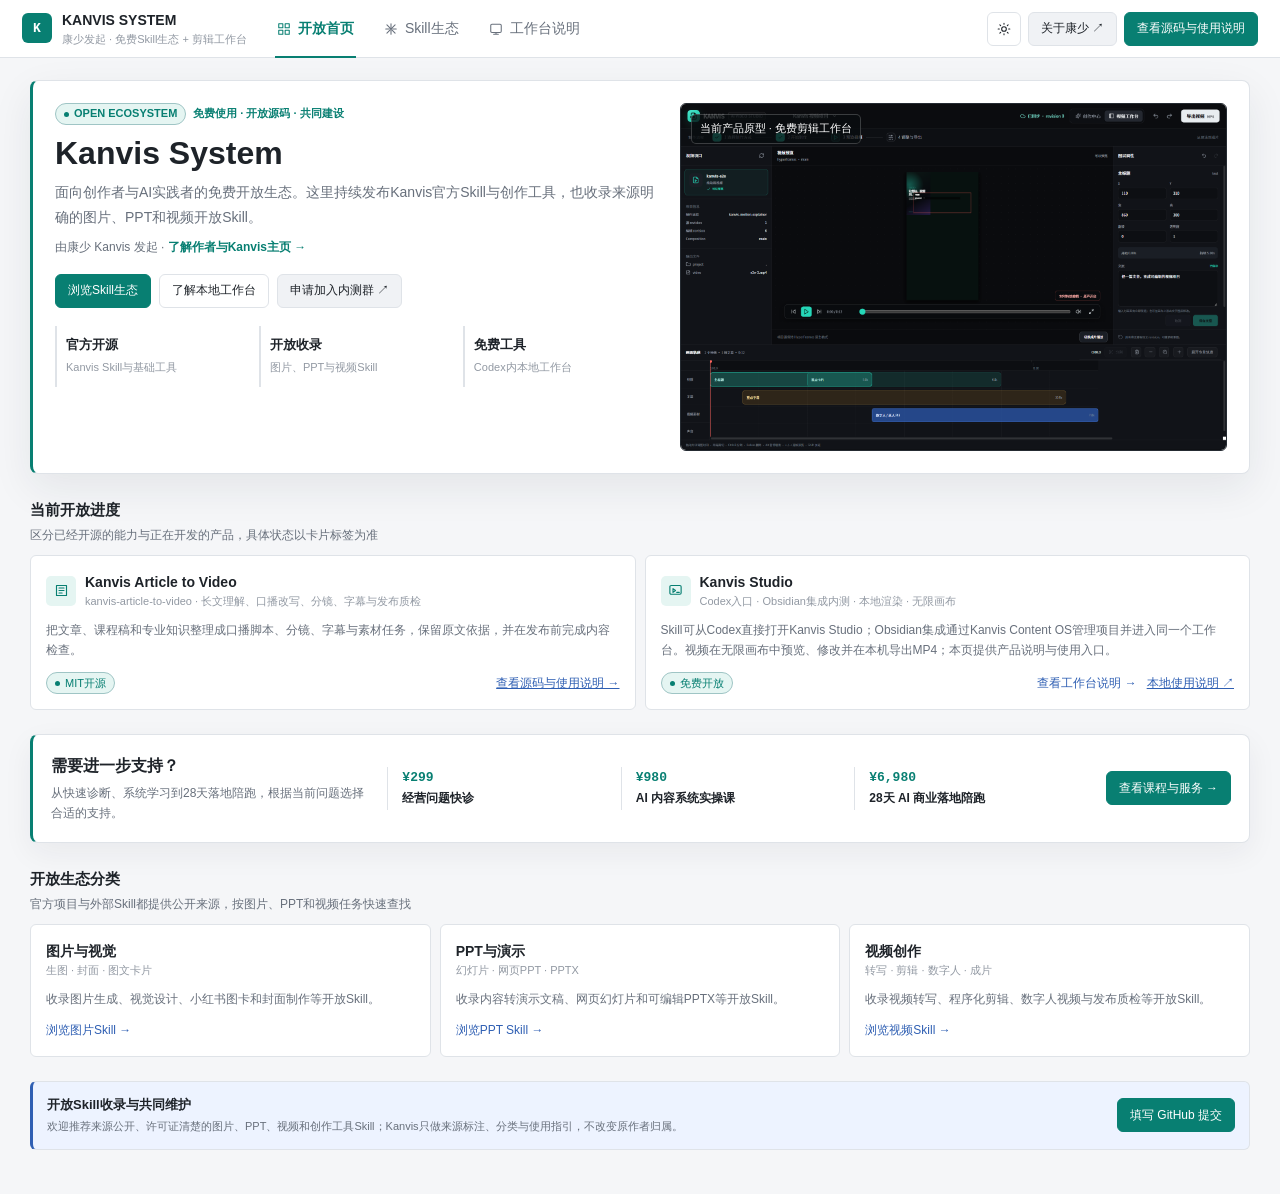
==== commit 2bf23bc5: "Refine open ecosystem page UX Move paid support to workbench tab bottom; add workbench CTA with Code" ====
--- a/open/index.html
+++ b/open/index.html
@@ -47,7 +47,7 @@
     }
     * { box-sizing: border-box; letter-spacing: 0; }
     html { background: var(--bg); }
-    body { margin: 0; background: var(--bg); color: var(--text); font: 13px/1.55 var(--font); }
+    body { margin: 0; background: var(--bg); color: var(--text); font: 14px/1.6 var(--font); }
     button, textarea, select, input { font: inherit; }
     button { color: inherit; }
     .kv-svg { fill: none; stroke: currentColor; stroke-width: 1.8; stroke-linecap: round; stroke-linejoin: round; }
@@ -63,8 +63,8 @@
     .ko-brand-link { display: flex; align-items: center; gap: 10px; min-width: 210px; color: inherit; text-decoration: none; }
     .ko-brand-link:hover .ko-brand-copy strong { color: var(--teal); }
     .ko-mark { width: 30px; height: 30px; display: grid; place-items: center; border-radius: 6px; color: #fff; background: var(--teal); font: 750 13px/1 var(--mono); }
-    .ko-brand-copy strong { display: block; font-size: 13px; }
-    .ko-brand-copy span { display: block; color: var(--faint); font-size: 9px; }
+    .ko-brand-copy strong { display: block; font-size: 14px; }
+    .ko-brand-copy span { display: block; color: var(--faint); font-size: 11px; }
     .ko-tabs { display: flex; align-self: stretch; gap: 2px; }
     .ko-tab { position: relative; display: flex; align-items: center; gap: 7px; padding: 0 14px; border: 0; background: transparent; color: var(--muted); cursor: pointer; }
     .ko-tab::after { content: ""; position: absolute; right: 12px; bottom: -1px; left: 12px; height: 2px; background: transparent; }
@@ -72,16 +72,16 @@
     .ko-tab.is-active { color: var(--teal); font-weight: 650; }
     .ko-tab.is-active::after { background: var(--teal); }
     .ko-top-actions { display: flex; gap: 7px; margin-left: auto; }
-    .ko-icon-btn, .ko-btn { display: inline-flex; align-items: center; justify-content: center; gap: 7px; min-height: 32px; border: 1px solid var(--line); border-radius: var(--radius); background: var(--surface); cursor: pointer; }
-    .ko-icon-btn { width: 32px; padding: 0; }
-    .ko-btn { padding: 0 11px; color: inherit; font-size: 11px; text-decoration: none; }
+    .ko-icon-btn, .ko-btn { display: inline-flex; align-items: center; justify-content: center; gap: 7px; min-height: 34px; border: 1px solid var(--line); border-radius: var(--radius); background: var(--surface); cursor: pointer; }
+    .ko-icon-btn { width: 34px; padding: 0; }
+    .ko-btn { padding: 0 12px; color: inherit; font-size: 12px; text-decoration: none; }
     .ko-btn:hover, .ko-icon-btn:hover { border-color: var(--teal); color: var(--teal); }
     .ko-btn-primary { border-color: var(--teal); color: #fff; background: var(--teal); }
     .ko-btn-primary:hover { color: #fff; filter: brightness(0.94); }
       .ko-btn-quiet { background: var(--surface-2); }
       .ko-home-link { white-space: nowrap; }
-      .ko-intro-author { margin: 9px 0 0; color: var(--muted); font-size: 10px; }
-      .ko-intro-author a { color: var(--teal-dark); font-weight: 700; text-decoration: none; }
+      .ko-intro-author { margin: 9px 0 0; color: var(--muted); font-size: 12px; }
+      .ko-intro-author a { color: var(--teal); font-weight: 700; text-decoration: none; }
       .ko-intro-author a:hover { text-decoration: underline; text-underline-offset: 3px; }
     .ko-main { width: min(1220px, calc(100% - 32px)); margin: 0 auto; padding: 22px 0 44px; }
     .ko-panel[hidden] { display: none; }
@@ -89,140 +89,180 @@
     .ko-section:first-child { margin-top: 0; }
     .ko-section-head { display: flex; align-items: end; justify-content: space-between; gap: 18px; margin-bottom: 10px; }
     .ko-section-head h2, .ko-section-head h3 { margin: 0; }
-    .ko-section-head h2 { font-size: 20px; }
-    .ko-section-head h3 { font-size: 13px; }
-    .ko-section-head p { margin: 3px 0 0; color: var(--muted); font-size: 10px; }
+    .ko-section-head h2 { font-size: 22px; }
+    .ko-section-head h3 { font-size: 15px; }
+    .ko-section-head p { margin: 4px 0 0; color: var(--muted); font-size: 12px; }
     .ko-intro {
       display: grid; grid-template-columns: minmax(0, 1.05fr) minmax(380px, 0.95fr); gap: 20px;
       padding: 22px; border: 1px solid var(--line); border-left: 3px solid var(--teal); border-radius: var(--radius-card); background: var(--surface); box-shadow: var(--shadow);
     }
-    .ko-kicker { display: flex; align-items: center; gap: 7px; color: var(--teal); font-size: 10px; font-weight: 700; }
-    .ko-intro h1 { margin: 9px 0 8px; font-size: 30px; line-height: 1.2; }
-    .ko-intro-copy { max-width: 640px; margin: 0; color: var(--muted); font-size: 12px; line-height: 1.75; }
+    .ko-kicker { display: flex; align-items: center; gap: 7px; color: var(--teal); font-size: 11px; font-weight: 700; }
+    .ko-intro h1 { margin: 9px 0 8px; font-size: 32px; line-height: 1.2; }
+    .ko-intro-copy { max-width: 640px; margin: 0; color: var(--muted); font-size: 14px; line-height: 1.75; }
     .ko-intro-actions { display: flex; flex-wrap: wrap; gap: 8px; margin-top: 16px; }
     .ko-facts { display: grid; grid-template-columns: repeat(3, minmax(0, 1fr)); gap: 7px; margin-top: 18px; }
     .ko-fact { padding: 9px; border-left: 2px solid var(--line); }
-    .ko-fact strong { display: block; font-size: 11px; }
-    .ko-fact span { color: var(--faint); font-size: 9px; }
+    .ko-fact strong { display: block; font-size: 13px; }
+    .ko-fact span { color: var(--faint); font-size: 11px; }
+    .ko-how { display: grid; grid-template-columns: repeat(4, minmax(0, 1fr)); gap: 10px; margin: 16px 0 20px; }
+    .ko-how-card { background: var(--surface-2); border: 1px solid var(--line); border-radius: 6px; padding: 13px 12px; }
+    .ko-how-card .ko-how-no { display: inline-flex; align-items: center; justify-content: center; width: 22px; height: 22px; border-radius: 50%; background: var(--text); color: var(--surface); font-size: 11px; font-weight: 700; margin-bottom: 9px; }
+    .ko-how-card strong { display: block; font-size: 13px; margin-bottom: 6px; }
+    .ko-how-card p { margin: 0; color: var(--muted); font-size: 11px; line-height: 1.6; }
     .ko-preview-frame { position: relative; min-height: 230px; overflow: hidden; border: 1px solid #252b32; border-radius: var(--radius); background: #0c0f12; }
     .ko-preview-frame img { width: 100%; height: 100%; min-height: 230px; object-fit: cover; object-position: center; display: block; }
-    .ko-preview-label { position: absolute; top: 10px; left: 10px; padding: 5px 7px; border: 1px solid rgba(255,255,255,0.2); border-radius: 5px; color: #fff; background: rgba(10,13,16,0.78); font-size: 9px; }
+    .ko-preview-label { position: absolute; top: 10px; left: 10px; padding: 5px 8px; border: 1px solid rgba(255,255,255,0.2); border-radius: 5px; color: #fff; background: rgba(10,13,16,0.78); font-size: 11px; }
     .ko-grid-2, .ko-grid-3, .ko-grid-4 { display: grid; gap: 9px; }
     .ko-grid-2 { grid-template-columns: repeat(2, minmax(0, 1fr)); }
     .ko-grid-3 { grid-template-columns: repeat(3, minmax(0, 1fr)); }
     .ko-grid-4 { grid-template-columns: repeat(3, minmax(0, 1fr)); }
-    .ko-card { padding: 14px; border: 1px solid var(--line); border-radius: var(--radius); background: var(--surface); }
+    .ko-card { padding: 15px; border: 1px solid var(--line); border-radius: var(--radius); background: var(--surface); }
     .ko-card-head { display: flex; align-items: center; gap: 9px; }
-    .ko-card-icon { width: 29px; height: 29px; display: grid; place-items: center; flex: 0 0 auto; border-radius: 5px; color: var(--teal); background: var(--teal-soft); }
+    .ko-card-icon { width: 30px; height: 30px; display: grid; place-items: center; flex: 0 0 auto; border-radius: 5px; color: var(--teal); background: var(--teal-soft); }
     .ko-card-title { min-width: 0; }
-    .ko-card-title strong { display: block; font-size: 12px; }
-    .ko-card-title span { display: block; color: var(--faint); font-size: 9px; }
-    .ko-card p { margin: 9px 0 0; color: var(--muted); font-size: 10px; line-height: 1.65; }
+    .ko-card-title strong { display: block; font-size: 14px; }
+    .ko-card-title span { display: block; color: var(--faint); font-size: 11px; }
+    .ko-card p { margin: 10px 0 0; color: var(--muted); font-size: 12px; line-height: 1.65; }
     .ko-card-footer { display: flex; align-items: center; justify-content: space-between; gap: 8px; margin-top: 12px; }
-    .ko-chip { display: inline-flex; align-items: center; gap: 5px; min-height: 21px; padding: 0 7px; border: 1px solid var(--line); border-radius: 999px; color: var(--muted); background: var(--surface-2); font-size: 8px; white-space: nowrap; }
+    .ko-chip { display: inline-flex; align-items: center; gap: 5px; min-height: 22px; padding: 0 8px; border: 1px solid var(--line); border-radius: 999px; color: var(--muted); background: var(--surface-2); font-size: 11px; white-space: nowrap; }
     .ko-chip::before { content: ""; width: 5px; height: 5px; border-radius: 50%; background: currentColor; }
     .ko-chip-live { color: var(--teal); border-color: color-mix(in srgb, var(--teal) 30%, var(--line)); background: var(--teal-soft); }
     .ko-chip-credit { color: var(--amber); border-color: color-mix(in srgb, var(--amber) 30%, var(--line)); background: var(--amber-soft); }
-    .ko-inline { padding: 0; border: 0; color: var(--blue); background: transparent; font-size: 9px; cursor: pointer; }
+    .ko-chip-planned { color: var(--faint); border-color: var(--line); border-style: dashed; background: transparent; }
+    .ko-inline { padding: 0; border: 0; color: var(--blue); background: transparent; font-size: 12px; cursor: pointer; }
     .ko-inline:hover { text-decoration: underline; }
+    .ko-skill-card[data-skill-type="planned"] { border-style: dashed; opacity: 0.92; background: color-mix(in srgb, var(--surface) 92%, var(--surface-2)); }
+    .ko-start-band { display: grid; grid-template-columns: minmax(0, 1fr) auto; gap: 16px; align-items: center; padding: 20px; border: 1px solid var(--line); border-left: 3px solid var(--teal); border-radius: var(--radius-card); background: var(--surface); box-shadow: 0 10px 30px rgba(28, 35, 45, 0.06); }
+    .ko-start-copy h3 { margin: 0 0 6px; font-size: 16px; }
+    .ko-start-copy p { margin: 0; color: var(--muted); font-size: 12px; line-height: 1.65; }
+    .ko-start-copy code { display: inline-block; margin-top: 10px; padding: 7px 10px; border: 1px solid var(--line); border-radius: var(--radius); background: var(--surface-2); color: var(--text); font: 12px/1.5 var(--mono); }
+    .ko-start-actions { display: flex; flex-direction: column; gap: 8px; min-width: 200px; }
+    .ko-workbench-svg { width: 100%; max-width: 880px; height: auto; display: block; border: 1px solid #252c34; box-shadow: 0 16px 50px rgba(0,0,0,0.35); border-radius: 4px; background: #090c0f; }
     .ko-service-band { display: grid; grid-template-columns: 0.75fr 1.25fr; gap: 14px; padding: 16px; border: 1px solid var(--line); border-radius: var(--radius-card); background: var(--surface); }
     .ko-service-copy h3 { margin: 0 0 6px; font-size: 16px; }
-    .ko-service-copy p { margin: 0; color: var(--muted); font-size: 10px; line-height: 1.65; }
+    .ko-service-copy p { margin: 0; color: var(--muted); font-size: 12px; line-height: 1.65; }
     .ko-service-path { display: grid; grid-template-columns: repeat(3, minmax(0, 1fr)); border-top: 1px solid var(--line); border-bottom: 1px solid var(--line); }
     .ko-service-step { padding: 10px; border-right: 1px solid var(--line); }
     .ko-service-step:last-child { border-right: 0; }
-    .ko-service-step span { display: block; color: var(--faint); font: 650 9px/1.4 var(--mono); }
-    .ko-service-step strong { display: block; margin-top: 4px; font-size: 11px; }
+    .ko-service-step span { display: block; color: var(--faint); font: 650 11px/1.4 var(--mono); }
+    .ko-service-step strong { display: block; margin-top: 4px; font-size: 13px; }
     .ko-service-step p { margin-top: 4px; }
     .ko-support-band { display: grid; grid-template-columns: minmax(190px, .75fr) minmax(0, 1.65fr) auto; gap: 18px; align-items: center; padding: 18px; border: 1px solid var(--line); border-left: 3px solid var(--teal); border-radius: var(--radius-card); background: var(--surface); box-shadow: 0 10px 30px rgba(28, 35, 45, 0.06); }
-    .ko-support-copy h3 { margin: 0; font-size: 15px; }
-    .ko-support-copy p { margin: 5px 0 0; color: var(--muted); font-size: 9px; line-height: 1.65; }
+    .ko-support-copy h3 { margin: 0; font-size: 16px; }
+    .ko-support-copy p { margin: 5px 0 0; color: var(--muted); font-size: 12px; line-height: 1.65; }
     .ko-support-options { display: grid; grid-template-columns: repeat(3, minmax(0, 1fr)); }
     .ko-support-option { min-width: 0; padding: 2px 14px; border-left: 1px solid var(--line); }
-    .ko-support-option span { display: block; color: var(--teal); font: 700 11px/1.4 var(--mono); }
-    .ko-support-option strong { display: block; margin-top: 3px; font-size: 10px; line-height: 1.45; }
+    .ko-support-option span { display: block; color: var(--teal); font: 700 13px/1.4 var(--mono); }
+    .ko-support-option strong { display: block; margin-top: 3px; font-size: 12px; line-height: 1.45; }
     .ko-partner { display: flex; align-items: center; gap: 12px; padding: 13px 14px; border: 1px solid var(--line); border-left: 3px solid var(--blue); border-radius: var(--radius); background: var(--blue-soft); }
     .ko-partner > div { flex: 1; }
-    .ko-partner strong { display: block; font-size: 11px; }
-    .ko-partner p { margin: 3px 0 0; color: var(--muted); font-size: 9px; }
+    .ko-partner strong { display: block; font-size: 13px; }
+    .ko-partner p { margin: 3px 0 0; color: var(--muted); font-size: 11px; }
     .ko-skill-toolbar { display: grid; grid-template-columns: minmax(240px, 1fr) auto; gap: 10px; align-items: center; padding: 12px; border: 1px solid var(--line); border-radius: var(--radius); background: var(--surface); }
     .ko-skill-search { position: relative; }
     .ko-skill-search svg { position: absolute; left: 10px; top: 50%; transform: translateY(-50%); color: var(--faint); pointer-events: none; }
-    .ko-skill-search input { width: 100%; min-height: 36px; padding: 0 10px 0 32px; border: 1px solid var(--line); border-radius: var(--radius); color: var(--text); background: var(--surface-2); outline: none; }
+    .ko-skill-search input { width: 100%; min-height: 38px; padding: 0 10px 0 32px; border: 1px solid var(--line); border-radius: var(--radius); color: var(--text); background: var(--surface-2); outline: none; font-size: 13px; }
     .ko-skill-search input:focus { border-color: var(--teal); box-shadow: 0 0 0 2px color-mix(in srgb, var(--teal) 15%, transparent); }
     .ko-skill-filters { display: inline-flex; border: 1px solid var(--line); border-radius: var(--radius); overflow: hidden; }
-    .ko-skill-filter { min-height: 34px; padding: 0 10px; border: 0; border-right: 1px solid var(--line); color: var(--muted); background: var(--surface); font-size: 9px; cursor: pointer; }
+    .ko-skill-filter { min-height: 36px; padding: 0 12px; border: 0; border-right: 1px solid var(--line); color: var(--muted); background: var(--surface); font-size: 12px; cursor: pointer; }
     .ko-skill-filter:last-child { border-right: 0; }
     .ko-skill-filter.is-active { color: #fff; background: var(--teal); }
-    .ko-skill-summary { display: flex; align-items: center; justify-content: space-between; gap: 10px; margin: 10px 0 8px; color: var(--muted); font-size: 9px; }
+    .ko-skill-summary { display: flex; align-items: center; justify-content: space-between; gap: 10px; margin: 10px 0 8px; color: var(--muted); font-size: 12px; }
     .ko-skill-grid { display: grid; grid-template-columns: repeat(3, minmax(0, 1fr)); gap: 9px; }
     .ko-skill-card[hidden] { display: none; }
-    .ko-skill-card h3 { margin: 8px 0 0; font-size: 12px; }
+    .ko-skill-card h3 { margin: 8px 0 0; font-size: 14px; }
     .ko-skill-card p { min-height: 50px; }
     .ko-skill-badges { display: flex; flex-wrap: wrap; gap: 5px; }
     .ko-skill-route { display: flex; align-items: baseline; justify-content: space-between; gap: 10px; margin-top: 11px; padding-top: 9px; border-top: 1px solid var(--line); }
-    .ko-skill-route span { color: var(--faint); font-size: 8px; }
-    .ko-skill-route strong { color: var(--text); font-size: 9px; text-align: right; }
+    .ko-skill-route span { color: var(--faint); font-size: 11px; }
+    .ko-skill-route strong { color: var(--text); font-size: 11px; text-align: right; }
     .ko-skill-group + .ko-skill-group { margin-top: 18px; }
     .ko-skill-group[hidden] { display: none; }
     .ko-skill-group-head { display: flex; align-items: baseline; justify-content: space-between; gap: 12px; margin-bottom: 8px; }
-    .ko-skill-group-head h3 { margin: 0; font-size: 12px; }
-    .ko-skill-group-head p { margin: 0; color: var(--muted); font-size: 9px; }
-    .ko-skill-empty { padding: 28px 14px; border: 1px dashed var(--line); border-radius: var(--radius); color: var(--muted); text-align: center; font-size: 10px; }
+    .ko-skill-group-head h3 { margin: 0; font-size: 14px; }
+    .ko-skill-group-head p { margin: 0; color: var(--muted); font-size: 11px; }
+    .ko-skill-empty { padding: 28px 14px; border: 1px dashed var(--line); border-radius: var(--radius); color: var(--muted); text-align: center; font-size: 12px; }
     .ko-skill-empty[hidden] { display: none; }
-    .ko-label { display: block; margin: 0 0 6px; color: var(--muted); font-size: 9px; font-weight: 650; }
-    .ko-select, .ko-textarea, .ko-input { width: 100%; border: 1px solid var(--line); border-radius: var(--radius); color: var(--text); background: var(--surface); outline: none; }
-    .ko-select, .ko-input { min-height: 36px; padding: 0 10px; }
+    .ko-label { display: block; margin: 0 0 6px; color: var(--muted); font-size: 11px; font-weight: 650; }
+    .ko-select, .ko-textarea, .ko-input { width: 100%; border: 1px solid var(--line); border-radius: var(--radius); color: var(--text); background: var(--surface); outline: none; font-size: 13px; }
+    .ko-select, .ko-input { min-height: 38px; padding: 0 10px; }
     .ko-textarea { min-height: 150px; padding: 10px; resize: vertical; line-height: 1.6; }
     .ko-select:focus, .ko-textarea:focus, .ko-input:focus { border-color: var(--teal); box-shadow: 0 0 0 2px color-mix(in srgb, var(--teal) 15%, transparent); }
     .ko-btn:disabled { opacity: 0.45; cursor: not-allowed; filter: none; }
     .ko-editor { display: grid; grid-template-columns: minmax(0, 1fr) 270px; min-height: 620px; border: 1px solid #242b31; border-radius: var(--radius-card); overflow: hidden; background: #0b0e11; color: #e9edf2; }
     .ko-editor-main { display: grid; grid-template-rows: auto minmax(330px, 1fr) 166px; min-width: 0; }
     .ko-editor-toolbar { display: flex; align-items: center; gap: 7px; min-height: 46px; padding: 0 12px; border-bottom: 1px solid #242b31; background: #11151a; }
-    .ko-editor-toolbar strong { font-size: 11px; }
+    .ko-editor-toolbar strong { font-size: 12px; }
     .ko-editor-toolbar .ko-btn { border-color: #303842; color: #c7cdd5; background: #171c22; }
     .ko-editor-toolbar .ko-btn-primary { color: #fff; background: #087f72; border-color: #087f72; }
     .ko-stage { display: grid; place-items: center; min-width: 0; padding: 14px; overflow: hidden; background: #090c0f; }
     .ko-stage img { width: min(100%, 880px); max-height: 100%; object-fit: contain; border: 1px solid #252c34; box-shadow: 0 16px 50px rgba(0,0,0,0.35); }
     .ko-timeline { padding: 10px 12px; border-top: 1px solid #242b31; background: #101419; overflow: hidden; }
-    .ko-time-head { display: flex; align-items: center; justify-content: space-between; color: #99a4af; font-size: 9px; }
+    .ko-time-head { display: flex; align-items: center; justify-content: space-between; color: #99a4af; font-size: 11px; }
     .ko-track { display: grid; grid-template-columns: 54px minmax(0, 1fr); gap: 8px; align-items: center; margin-top: 8px; }
-    .ko-track-label { color: #7f8a95; font-size: 8px; }
+    .ko-track-label { color: #7f8a95; font-size: 11px; }
     .ko-track-line { position: relative; height: 28px; border: 1px solid #27303a; background: #0c1014; }
-    .ko-clip { position: absolute; top: 3px; bottom: 3px; display: flex; align-items: center; padding: 0 8px; border-radius: 3px; overflow: hidden; white-space: nowrap; font-size: 8px; }
+    .ko-clip { position: absolute; top: 3px; bottom: 3px; display: flex; align-items: center; padding: 0 8px; border-radius: 3px; overflow: hidden; white-space: nowrap; font-size: 11px; }
     .ko-clip-a { left: 2%; width: 44%; color: #b9fff4; border: 1px solid #168c7d; background: #153d38; }
     .ko-clip-b { left: 33%; width: 62%; color: #d9e5ff; border: 1px solid #456baf; background: #1f3762; }
     .ko-clip-c { left: 12%; width: 76%; color: #ffe8a8; border: 1px solid #9a6c1a; background: #3b2d13; }
     .ko-playhead { position: absolute; top: -5px; bottom: -5px; left: 38%; width: 1px; background: #ff6b75; }
     .ko-editor-side { padding: 13px; border-left: 1px solid #242b31; background: #12161b; }
-    .ko-editor-side h3 { margin: 0 0 12px; font-size: 11px; }
-    .ko-dark-label { display: block; margin-bottom: 5px; color: #8c97a3; font-size: 8px; }
-    .ko-dark-input { width: 100%; min-height: 34px; padding: 0 9px; border: 1px solid #303842; border-radius: 5px; color: #e9edf2; background: #0e1216; }
+    .ko-editor-side h3 { margin: 0 0 12px; font-size: 13px; }
+    .ko-dark-label { display: block; margin-bottom: 5px; color: #8c97a3; font-size: 11px; }
+    .ko-dark-input { width: 100%; min-height: 34px; padding: 0 9px; border: 1px solid #303842; border-radius: 5px; color: #e9edf2; background: #0e1216; font-size: 12px; }
     .ko-range-row { display: grid; grid-template-columns: 1fr 38px; gap: 8px; align-items: center; }
     .ko-range { width: 100%; accent-color: #35c7b4; }
-    .ko-range-value { color: #35c7b4; font: 650 9px/1 var(--mono); text-align: right; }
+    .ko-range-value { color: #35c7b4; font: 650 11px/1 var(--mono); text-align: right; }
     .ko-side-field + .ko-side-field { margin-top: 13px; }
-    .ko-side-note { margin: 12px 0 0; color: #798591; font-size: 8px; line-height: 1.55; }
-    .ko-toast { position: fixed; right: 18px; bottom: 18px; z-index: 50; max-width: min(340px, calc(100vw - 36px)); padding: 9px 12px; border: 1px solid var(--line); border-radius: var(--radius); color: var(--text); background: var(--surface); box-shadow: var(--shadow); font-size: 10px; opacity: 0; transform: translateY(8px); pointer-events: none; transition: .16s ease; }
+    .ko-side-note { margin: 12px 0 0; color: #798591; font-size: 11px; line-height: 1.55; }
+    .ko-toast { position: fixed; right: 18px; bottom: 18px; z-index: 50; max-width: min(340px, calc(100vw - 36px)); padding: 9px 12px; border: 1px solid var(--line); border-radius: var(--radius); color: var(--text); background: var(--surface); box-shadow: var(--shadow); font-size: 12px; opacity: 0; transform: translateY(8px); pointer-events: none; transition: .16s ease; }
     .ko-toast.is-visible { opacity: 1; transform: translateY(0); }
     .ko-modal[hidden] { display: none; }
     .ko-modal { position: fixed; inset: 0; z-index: 60; display: grid; place-items: center; padding: 18px; }
     .ko-modal-backdrop { position: absolute; inset: 0; background: rgba(12, 18, 22, 0.58); }
     .ko-modal-dialog { position: relative; width: min(620px, 100%); max-height: calc(100vh - 36px); overflow: auto; border: 1px solid var(--line); border-radius: var(--radius-card); background: var(--surface); box-shadow: 0 24px 70px rgba(14, 24, 31, 0.24); }
     .ko-modal-head { display: flex; align-items: flex-start; justify-content: space-between; gap: 16px; padding: 16px 18px 12px; border-bottom: 1px solid var(--line); }
-    .ko-modal-head h2 { margin: 0; font-size: 16px; }
-    .ko-modal-head p { margin: 4px 0 0; color: var(--muted); font-size: 9px; }
+    .ko-modal-head h2 { margin: 0; font-size: 17px; }
+    .ko-modal-head p { margin: 4px 0 0; color: var(--muted); font-size: 12px; }
     .ko-modal-close { flex: 0 0 auto; }
     .ko-modal-body { padding: 16px 18px 18px; }
     .ko-modal-grid { display: grid; grid-template-columns: repeat(2, minmax(0, 1fr)); gap: 12px; }
     .ko-modal-field.is-wide { grid-column: 1 / -1; }
-    .ko-modal-note { margin: 10px 0 0; color: var(--faint); font-size: 9px; }
+    .ko-modal-note { margin: 10px 0 0; color: var(--faint); font-size: 11px; }
     .ko-modal-actions { display: flex; justify-content: flex-end; gap: 8px; margin-top: 14px; }
     .ko-consult-result { margin-top: 14px; padding-top: 14px; border-top: 1px solid var(--line); }
     .ko-consult-result[hidden] { display: none; }
-    .ko-consult-result pre { margin: 0; padding: 11px; overflow: auto; border: 1px solid var(--line); border-radius: var(--radius); color: var(--text); background: var(--surface-2); font: 10px/1.7 var(--mono); white-space: pre-wrap; }
+    .ko-consult-result pre { margin: 0; padding: 11px; overflow: auto; border: 1px solid var(--line); border-radius: var(--radius); color: var(--text); background: var(--surface-2); font: 12px/1.7 var(--mono); white-space: pre-wrap; }
     .ko-consult-result .ko-modal-actions { margin-top: 10px; }
     body.ko-modal-open { overflow: hidden; }
+    .ko-fab {
+      position: fixed; left: 50%; bottom: 16px; transform: translateX(-50%) translateY(8px);
+      display: flex; align-items: center; gap: 12px;
+      max-width: min(680px, calc(100vw - 24px));
+      padding: 10px 12px 10px 16px;
+      border: 1px solid var(--line); border-left: 3px solid var(--teal);
+      border-radius: 999px;
+      background: color-mix(in srgb, var(--surface) 96%, transparent);
+      backdrop-filter: blur(12px);
+      box-shadow: 0 10px 30px rgba(28, 35, 45, 0.14);
+      opacity: 0; pointer-events: none;
+      transition: opacity .2s ease, transform .2s ease;
+      z-index: 40;
+    }
+    .ko-fab.is-visible { opacity: 1; pointer-events: auto; transform: translateX(-50%) translateY(0); }
+    .ko-fab-text { flex: 1; min-width: 0; color: var(--text); font-size: 12px; line-height: 1.4; }
+    .ko-fab-text strong { font-size: 13px; }
+    .ko-fab-text span { color: var(--muted); margin-left: 6px; font-size: 11px; }
+    .ko-fab .ko-btn { padding: 0 14px; min-height: 32px; font-size: 12px; }
+    .ko-fab-close { width: 26px; height: 26px; min-height: 26px; padding: 0; border-radius: 50%; color: var(--faint); background: transparent; }
+    .ko-fab-close:hover { color: var(--text); border-color: var(--line); }
+    @media (max-width: 680px) {
+      .ko-fab { bottom: 10px; padding: 8px 10px 8px 14px; gap: 8px; }
+      .ko-fab-text { font-size: 11px; }
+      .ko-fab-text strong { font-size: 12px; }
+      .ko-fab-text span { display: none; }
+    }
     @media (max-width: 980px) {
       .ko-intro, .ko-service-band { grid-template-columns: 1fr; }
       .ko-support-band { grid-template-columns: 1fr; gap: 12px; }
@@ -329,7 +369,7 @@
             <article class="ko-card">
               <div class="ko-card-head"><span class="ko-card-icon"><svg class="kv-svg" viewBox="0 0 24 24" width="15" height="15"><rect x="3" y="4" width="18" height="14" rx="2"/><path d="m8 9 4 3-4 3zM14 15h4"/></svg></span><div class="ko-card-title"><strong>Kanvis Studio</strong><span>Codex入口 · Obsidian集成内测 · 本地渲染 · 无限画布</span></div></div>
               <p>Skill可从Codex直接打开Kanvis Studio；Obsidian集成通过Kanvis Content OS管理项目并进入同一个工作台。视频在无限画布中预览、修改并在本机导出MP4；本页提供产品说明与使用入口。</p>
-              <div class="ko-card-footer"><span class="ko-chip ko-chip-live">免费开放</span><a class="ko-inline" href="https://github.com/Kanvis-chen/kanvis-video" target="_blank" rel="noopener">查看本地使用说明 →</a></div>
+              <div class="ko-card-footer"><span class="ko-chip ko-chip-live">免费开放</span><div style="display:flex; gap:10px; flex-wrap:wrap"><button class="ko-inline" type="button" data-open-tab="workbench">查看工作台说明 →</button><a class="ko-inline" href="https://github.com/Kanvis-chen/kanvis-video" target="_blank" rel="noopener">本地使用说明 ↗</a></div></div>
             </article>
           </div>
         </section>
@@ -405,12 +445,79 @@
       </section>
 
       <section class="ko-panel" data-panel="workbench" hidden>
-        <div class="ko-section-head"><div><h2>Kanvis Studio</h2><p>免费开放的Codex本地视频工作台：Skill生成项目后，在无限画布中预览、编辑并在本机渲染MP4</p></div><span class="ko-chip">本地渲染 · 免费开放</span></div>
+        <div class="ko-section-head"><div><h2>把一篇文章，重新导演成视频</h2><p>Kanvis Studio 是 Kanvis System 的内容视频流水线入口：从文章到分镜、从分镜到工作台、从工作台到可发布成片。</p></div><span class="ko-chip">本地渲染 · 免费开放</span></div>
         <div class="ko-facts" style="margin:0 0 12px"><div class="ko-fact"><strong>免费开放</strong><span>基础工作台与开源Skill免费使用</span></div><div class="ko-fact"><strong>本地优先</strong><span>素材、项目和隐私数据默认留在本机</span></div><div class="ko-fact"><strong>Codex内运行</strong><span>网页用于介绍，工作台由本地插件提供</span></div></div>
+        <div class="ko-how">
+          <div class="ko-how-card"><span class="ko-how-no">01</span><strong>提供文章</strong><p>公众号长文、课程稿或 Markdown 知识库内容。保留原文依据，区分原始事实与推导。</p></div>
+          <div class="ko-how-card"><span class="ko-how-no">02</span><strong>Agent 导演分镜</strong><p>Codex Skill 改写口播脚本，按比较、流程、数字、证据选择视觉结构，生成语义分镜。</p></div>
+          <div class="ko-how-card"><span class="ko-how-no">03</span><strong>Studio 本地编辑</strong><p>画布、时间轴、字幕、信息图、数字人、特效在同一工作台。可撤销重做，可替换供应商。</p></div>
+          <div class="ko-how-card"><span class="ko-how-no">04</span><strong>导出</strong><p>自动检查分辨率、FPS、音轨与授权状态，配合人工视觉审核后导出 MP4、字幕与项目协议。</p></div>
+        </div>
         <div class="ko-editor">
           <div class="ko-editor-main">
             <div class="ko-editor-toolbar"><strong>Kanvis Studio界面预览</strong><button class="ko-btn" type="button" disabled title="请在Codex内使用">播放预览</button><button class="ko-btn" type="button" disabled title="请在Codex内使用" aria-label="撤销"><svg class="kv-svg" viewBox="0 0 24 24" width="13" height="13"><path d="M9 7 4 12l5 5M4 12h10a6 6 0 0 1 6 6"/></svg></button><button class="ko-btn ko-btn-primary" type="button" disabled title="请在Codex内使用">导出视频</button></div>
-            <div class="ko-stage"><img src="../assets/kanvis-workbench.png" alt="Kanvis Studio 视频工作台画布"></div>
+            <div class="ko-stage">
+              <svg class="ko-workbench-svg" viewBox="0 0 880 420" xmlns="http://www.w3.org/2000/svg" role="img" aria-label="Kanvis Studio 工作台示意：画布、时间轴、属性面板">
+                <rect x="0" y="0" width="880" height="420" fill="#0a0d10"/>
+                <rect x="0" y="0" width="880" height="36" fill="#11151a"/>
+                <text x="14" y="22" fill="#c7cdd5" font-family="SFMono-Regular,Consolas,monospace" font-size="11" font-weight="600">Kanvis Studio · 画布与时间轴</text>
+                <circle cx="828" cy="18" r="3" fill="#35c7b4"/>
+                <text x="838" y="22" fill="#35c7b4" font-family="SFMono-Regular,Consolas,monospace" font-size="10">本机渲染</text>
+                <line x1="0" y1="36" x2="880" y2="36" stroke="#242b31" stroke-width="1"/>
+
+                <rect x="14" y="50" width="560" height="180" fill="#090c0f" stroke="#252c34"/>
+                <text x="22" y="68" fill="#99a4af" font-family="SFMono-Regular,Consolas,monospace" font-size="10">CANVAS · 主画面</text>
+                <rect x="34" y="80" width="240" height="135" fill="#153d38" stroke="#168c7d"/>
+                <text x="44" y="100" fill="#b9fff4" font-family="SFMono-Regular,Consolas,monospace" font-size="10">观点卡 · 主标题</text>
+                <rect x="44" y="110" width="200" height="6" fill="#35c7b4" opacity="0.6"/>
+                <rect x="44" y="122" width="160" height="4" fill="#35c7b4" opacity="0.4"/>
+                <rect x="44" y="132" width="180" height="4" fill="#35c7b4" opacity="0.4"/>
+                <rect x="290" y="80" width="120" height="135" fill="#1f3762" stroke="#456baf"/>
+                <text x="300" y="100" fill="#d9e5ff" font-family="SFMono-Regular,Consolas,monospace" font-size="10">数字人 PIP</text>
+                <circle cx="350" cy="148" r="32" fill="#456baf" opacity="0.7"/>
+                <rect x="420" y="80" width="146" height="135" fill="#3b2d13" stroke="#9a6c1a"/>
+                <text x="430" y="100" fill="#ffe8a8" font-family="SFMono-Regular,Consolas,monospace" font-size="10">数据证据</text>
+                <rect x="430" y="112" width="126" height="10" fill="#f0bd55" opacity="0.6"/>
+                <rect x="430" y="128" width="100" height="6" fill="#f0bd55" opacity="0.4"/>
+                <rect x="430" y="140" width="80" height="6" fill="#f0bd55" opacity="0.4"/>
+                <rect x="430" y="152" width="110" height="6" fill="#f0bd55" opacity="0.4"/>
+
+                <rect x="586" y="50" width="280" height="180" fill="#12161b" stroke="#242b31"/>
+                <text x="596" y="68" fill="#c7cdd5" font-family="SFMono-Regular,Consolas,monospace" font-size="10" font-weight="600">片段属性</text>
+                <text x="596" y="86" fill="#8c97a3" font-family="SFMono-Regular,Consolas,monospace" font-size="9">字幕文案</text>
+                <rect x="596" y="92" width="260" height="22" fill="#0e1216" stroke="#303842" rx="3"/>
+                <text x="603" y="107" fill="#e9edf2" font-family="SFMono-Regular,Consolas,monospace" font-size="10">把一篇文章，变成可编辑视频</text>
+                <text x="596" y="130" fill="#8c97a3" font-family="SFMono-Regular,Consolas,monospace" font-size="9">透明度</text>
+                <rect x="596" y="136" width="220" height="4" fill="#303842" rx="2"/>
+                <rect x="596" y="136" width="200" height="4" fill="#35c7b4" rx="2"/>
+                <text x="824" y="142" fill="#35c7b4" font-family="SFMono-Regular,Consolas,monospace" font-size="9">92%</text>
+                <text x="596" y="168" fill="#8c97a3" font-family="SFMono-Regular,Consolas,monospace" font-size="9">特效预设</text>
+                <rect x="596" y="174" width="260" height="22" fill="#0e1216" stroke="#303842" rx="3"/>
+                <text x="603" y="189" fill="#e9edf2" font-family="SFMono-Regular,Consolas,monospace" font-size="10">观点强调 ▾</text>
+                <rect x="596" y="208" width="120" height="22" fill="#087f72" rx="3"/>
+                <text x="603" y="223" fill="#fff" font-family="SFMono-Regular,Consolas,monospace" font-size="10" font-weight="600">保存片段样式</text>
+
+                <line x1="0" y1="244" x2="880" y2="244" stroke="#242b31"/>
+                <text x="14" y="262" fill="#99a4af" font-family="SFMono-Regular,Consolas,monospace" font-size="10">TIMELINE · 3 轨道 · 00:00 / 00:12</text>
+                <line x1="80" y1="280" x2="866" y2="280" stroke="#ff6b75" stroke-width="1" opacity="0.8"/>
+                <polygon points="80,276 76,284 84,284" fill="#ff6b75"/>
+
+                <text x="20" y="306" fill="#7f8a95" font-family="SFMono-Regular,Consolas,monospace" font-size="9">特效</text>
+                <rect x="80" y="296" width="380" height="20" fill="#153d38" stroke="#168c7d" rx="2"/>
+                <text x="88" y="310" fill="#b9fff4" font-family="SFMono-Regular,Consolas,monospace" font-size="9">主标题与观点卡</text>
+
+                <text x="20" y="338" fill="#7f8a95" font-family="SFMono-Regular,Consolas,monospace" font-size="9">视频</text>
+                <rect x="80" y="328" width="540" height="20" fill="#1f3762" stroke="#456baf" rx="2"/>
+                <text x="88" y="342" fill="#d9e5ff" font-family="SFMono-Regular,Consolas,monospace" font-size="9">数字人 / 真人 PIP</text>
+
+                <text x="20" y="370" fill="#7f8a95" font-family="SFMono-Regular,Consolas,monospace" font-size="9">字幕</text>
+                <rect x="80" y="360" width="660" height="20" fill="#3b2d13" stroke="#9a6c1a" rx="2"/>
+                <text x="88" y="374" fill="#ffe8a8" font-family="SFMono-Regular,Consolas,monospace" font-size="9">重点字幕与章节提示</text>
+
+                <rect x="80" y="290" width="786" height="92" fill="none" stroke="#27303a" stroke-width="1" rx="2"/>
+                <text x="14" y="402" fill="#747e89" font-family="SFMono-Regular,Consolas,monospace" font-size="9">本页为界面示意；实际编辑、项目保存和导出在 Codex 内的 Kanvis Studio 完成。</text>
+              </svg>
+            </div>
             <div class="ko-timeline"><div class="ko-time-head"><span>画面轨道 · 3个片段</span><span>00:00 / 00:12</span></div><div class="ko-track"><span class="ko-track-label">特效</span><div class="ko-track-line"><span class="ko-clip ko-clip-a">主标题与观点卡</span><span class="ko-playhead"></span></div></div><div class="ko-track"><span class="ko-track-label">视频</span><div class="ko-track-line"><span class="ko-clip ko-clip-b">数字人 / 真人 PIP</span></div></div><div class="ko-track"><span class="ko-track-label">字幕</span><div class="ko-track-line"><span class="ko-clip ko-clip-c">重点字幕与章节提示</span></div></div></div>
           </div>
           <aside class="ko-editor-side">
@@ -423,6 +530,29 @@
             <p class="ko-side-note">本页为界面预览；实际编辑、项目保存和导出在Codex内的Kanvis Studio完成。AI生成等联网能力会在执行前确认费用或由用户自备API。</p>
           </aside>
         </div>
+
+        <section class="ko-section ko-start-band" aria-labelledby="start-title">
+          <div class="ko-start-copy">
+            <h3 id="start-title">如何在 Codex 内开始</h3>
+            <p>把 Kanvis Video 仓库放入 Codex skills 目录后，启动新任务并显式调用。默认禁用隐式触发，文章处理不会自动进入付费数字人生成。</p>
+            <code>Use $kanvis-article-to-video to turn this article into a visually directed video project, then open it in Kanvis Studio.</code>
+          </div>
+          <div class="ko-start-actions">
+            <a class="ko-btn ko-btn-primary" href="https://github.com/Kanvis-chen/kanvis-video" target="_blank" rel="noopener">查看 GitHub 源码 ↗</a>
+            <a class="ko-btn" href="https://github.com/Kanvis-chen/kanvis-video#安装" target="_blank" rel="noopener">安装与运行说明</a>
+            <a class="ko-btn ko-btn-quiet" href="https://my.feishu.cn/share/base/shrcnLa2i2JpSeCvYqpPoDDJw7e" target="_blank" rel="noopener">加入内测群 ↗</a>
+          </div>
+        </section>
+
+        <section class="ko-section ko-support-band" aria-labelledby="support-title">
+          <div class="ko-support-copy"><h3 id="support-title">需要进一步支持？</h3><p>看完工作台说明仍想加速落地，从快速诊断、系统学习到28天陪跑，按当前问题选择合适的支持。</p></div>
+          <div class="ko-support-options" aria-label="Kanvis 付费支持">
+            <div class="ko-support-option"><span>¥299</span><strong>经营问题快诊</strong></div>
+            <div class="ko-support-option"><span>¥980</span><strong>AI 内容系统实操课</strong></div>
+            <div class="ko-support-option"><span>¥6,980</span><strong>28天 AI 商业落地陪跑</strong></div>
+          </div>
+          <a class="ko-btn ko-btn-primary" href="../#services">查看课程与服务 →</a>
+        </section>
       </section>
     </main>
     <div class="ko-modal" data-consult-modal hidden>
@@ -446,10 +576,20 @@
       </section>
     </div>
     <div class="ko-toast" role="status" aria-live="polite"></div>
+    <div class="ko-fab" role="region" aria-label="课程与服务快速入口" data-fab>
+      <div class="ko-fab-text"><strong>需要进一步支持？</strong><span>¥299 快诊 · ¥980 实操课 · ¥6,980 陪跑</span></div>
+      <a class="ko-btn ko-btn-primary" href="../#services">查看课程与服务 →</a>
+      <button class="ko-icon-btn ko-fab-close" type="button" data-fab-close aria-label="隐藏">×</button>
+    </div>
   </div>
 
   <script>
     (() => {
+      const THEME_KEY = 'kanvis-open-theme';
+      try {
+        const saved = localStorage.getItem(THEME_KEY);
+        if (saved === 'dark') document.body.classList.add('is-dark');
+      } catch (_) {}
       const app = document.querySelector('[data-kanvis-open]');
       if (!app || app.dataset.mounted === 'true') return;
       app.dataset.mounted = 'true';
@@ -557,7 +697,9 @@
           const action = button.dataset.action;
           if (action === 'theme') {
             document.body.classList.toggle('is-dark');
-            showToast(document.body.classList.contains('is-dark') ? '已切换深色主题' : '已切换浅色主题');
+            const isDark = document.body.classList.contains('is-dark');
+            try { localStorage.setItem(THEME_KEY, isDark ? 'dark' : 'light'); } catch (_) {}
+            showToast(isDark ? '已切换深色主题' : '已切换浅色主题');
             return;
           }
           if (consultActions.has(action)) {
@@ -610,6 +752,28 @@
       const scale = app.querySelector('#scale');
       opacity.addEventListener('input', () => { app.querySelector('[data-opacity]').textContent = `${opacity.value}%`; });
       scale.addEventListener('input', () => { app.querySelector('[data-scale]').textContent = `${scale.value}%`; });
+
+      const fab = app.querySelector('[data-fab]');
+      const fabClose = app.querySelector('[data-fab-close]');
+      let fabDismissed = false;
+      const FAB_KEY = 'kanvis-fab-dismissed';
+      try { if (localStorage.getItem(FAB_KEY) === '1') { fabDismissed = true; fab.hidden = true; } } catch (_) {}
+      const updateFab = () => {
+        if (fabDismissed) return;
+        const scrolled = window.scrollY;
+        const nearBottom = window.innerHeight + window.scrollY >= document.documentElement.scrollHeight - 500;
+        const shouldShow = scrolled > 300 && !nearBottom;
+        fab.classList.toggle('is-visible', shouldShow);
+      };
+      window.addEventListener('scroll', updateFab, { passive: true });
+      window.addEventListener('resize', updateFab);
+      updateFab();
+      if (fabClose) fabClose.addEventListener('click', () => {
+        fabDismissed = true;
+        fab.classList.remove('is-visible');
+        try { localStorage.setItem(FAB_KEY, '1'); } catch (_) {}
+        setTimeout(() => { fab.hidden = true; }, 220);
+      });
     })();
   </script>
 </body>
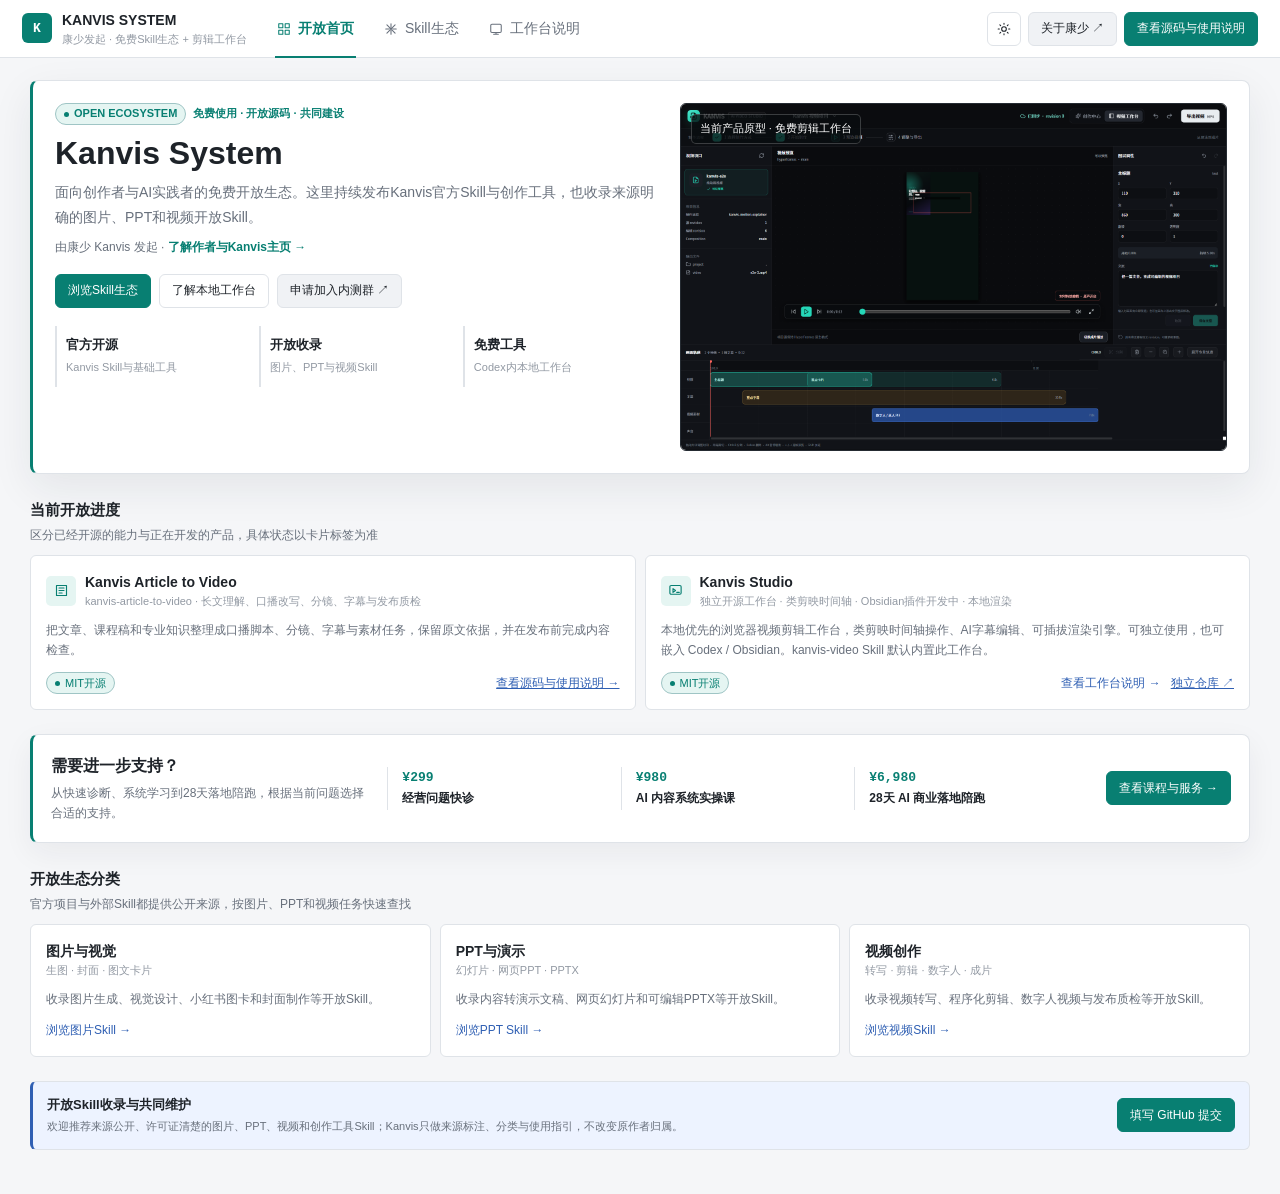
==== commit a65b0ef4: "feat: mark Kanvis Studio as open source, link to standalone repo" ====
--- a/open/index.html
+++ b/open/index.html
@@ -367,9 +367,9 @@
               <div class="ko-card-footer"><span class="ko-chip ko-chip-live">MIT开源</span><a class="ko-inline" href="https://github.com/Kanvis-chen/kanvis-video" target="_blank" rel="noopener">查看源码与使用说明 →</a></div>
             </article>
             <article class="ko-card">
-              <div class="ko-card-head"><span class="ko-card-icon"><svg class="kv-svg" viewBox="0 0 24 24" width="15" height="15"><rect x="3" y="4" width="18" height="14" rx="2"/><path d="m8 9 4 3-4 3zM14 15h4"/></svg></span><div class="ko-card-title"><strong>Kanvis Studio</strong><span>Codex入口 · Obsidian集成内测 · 本地渲染 · 无限画布</span></div></div>
-              <p>Skill可从Codex直接打开Kanvis Studio；Obsidian集成通过Kanvis Content OS管理项目并进入同一个工作台。视频在无限画布中预览、修改并在本机导出MP4；本页提供产品说明与使用入口。</p>
-              <div class="ko-card-footer"><span class="ko-chip ko-chip-live">免费开放</span><div style="display:flex; gap:10px; flex-wrap:wrap"><button class="ko-inline" type="button" data-open-tab="workbench">查看工作台说明 →</button><a class="ko-inline" href="https://github.com/Kanvis-chen/kanvis-video" target="_blank" rel="noopener">本地使用说明 ↗</a></div></div>
+              <div class="ko-card-head"><span class="ko-card-icon"><svg class="kv-svg" viewBox="0 0 24 24" width="15" height="15"><rect x="3" y="4" width="18" height="14" rx="2"/><path d="m8 9 4 3-4 3zM14 15h4"/></svg></span><div class="ko-card-title"><strong>Kanvis Studio</strong><span>独立开源工作台 · 类剪映时间轴 · Obsidian插件开发中 · 本地渲染</span></div></div>
+              <p>本地优先的浏览器视频剪辑工作台，类剪映时间轴操作、AI字幕编辑、可插拔渲染引擎。可独立使用，也可嵌入 Codex / Obsidian。kanvis-video Skill 默认内置此工作台。</p>
+              <div class="ko-card-footer"><span class="ko-chip ko-chip-live">MIT开源</span><div style="display:flex; gap:10px; flex-wrap:wrap"><button class="ko-inline" type="button" data-open-tab="workbench">查看工作台说明 →</button><a class="ko-inline" href="https://github.com/Kanvis-chen/kanvis-studio" target="_blank" rel="noopener">独立仓库 ↗</a></div></div>
             </article>
           </div>
         </section>
@@ -407,15 +407,11 @@
           <div class="ko-skill-search"><svg class="kv-svg" viewBox="0 0 24 24" width="14" height="14"><circle cx="11" cy="11" r="7"/><path d="m20 20-3.5-3.5"/></svg><input id="skill-search" type="search" placeholder="搜索图片、PPT、视频、字幕、内容……" aria-label="搜索Skill"></div>
           <div class="ko-skill-filters" role="group" aria-label="Skill开放状态筛选"><button class="ko-skill-filter is-active" type="button" data-skill-filter="all" aria-pressed="true">全部</button><button class="ko-skill-filter" type="button" data-skill-filter="open" aria-pressed="false">已开源</button><button class="ko-skill-filter" type="button" data-skill-filter="planned" aria-pressed="false">待开源</button><button class="ko-skill-filter" type="button" data-skill-filter="ecosystem" aria-pressed="false">开放生态</button></div>
         </div>
-        <div class="ko-skill-summary"><span>当前显示 <strong data-skill-count>16</strong> 项</span><span>外部Skill保留原作者与许可证；收录不代表Kanvis联合出品</span></div>
+        <div class="ko-skill-summary"><span>当前显示 <strong data-skill-count>17</strong> 项</span><span>外部Skill保留原作者与许可证；收录不代表Kanvis联合出品</span></div>
         <div data-skill-groups>
           <section class="ko-skill-group" data-skill-group><div class="ko-skill-group-head"><h3>Kanvis官方开源路线</h3><p>已发布项目提供源码与说明，规划中的项目明确标注状态</p></div><div class="ko-skill-grid">
             <article class="ko-card ko-skill-card" data-skill-card data-skill-type="open" data-skill-search="Kanvis Article to Video kanvis-article-to-video 文章 口播 数字人 视频 分镜 字幕 已开源 官方"><div class="ko-skill-badges"><span class="ko-chip ko-chip-live">Kanvis官方</span><span class="ko-chip ko-chip-live">MIT开源</span><span class="ko-chip">Codex本地运行</span></div><h3>Kanvis Article to Video</h3><p>把文章、课程稿和专业知识转成口播脚本、分镜、字幕、素材任务与可编辑视频项目。</p><div class="ko-card-footer"><a class="ko-inline" href="https://github.com/Kanvis-chen/kanvis-video" target="_blank" rel="noopener">查看源码与运行说明 →</a></div></article>
-            <article class="ko-card ko-skill-card" data-skill-card data-skill-type="planned" data-skill-search="Kanvis 内容母稿 真实经历 判断 案例 证据 内容资产 待开源 官方"><div class="ko-skill-badges"><span class="ko-chip ko-chip-live">Kanvis官方</span><span class="ko-chip">待开源</span></div><h3>内容母稿生成 Skill</h3><p>把真实经历、判断、案例和证据整理成可持续拆分、改写与复用的内容母稿。</p></article>
-            <article class="ko-card ko-skill-card" data-skill-card data-skill-type="planned" data-skill-search="Kanvis 内容系统 审计 选题 内容资产 生产流程 数据复盘 待开源 官方"><div class="ko-skill-badges"><span class="ko-chip ko-chip-live">Kanvis官方</span><span class="ko-chip">待开源</span></div><h3>内容系统审计 Skill</h3><p>检查选题源、内容资产、生产流程和复盘闭环，输出问题清单与改进优先级。</p></article>
             <article class="ko-card ko-skill-card" data-skill-card data-skill-type="planned" data-skill-search="Kanvis AI经营问题 自检 定位 产品 内容 销售 交付 数据 待开源 官方"><div class="ko-skill-badges"><span class="ko-chip ko-chip-live">Kanvis官方</span><span class="ko-chip">待开源</span></div><h3>AI经营问题自检 Skill</h3><p>用公开问题清单自查定位、产品、内容、销售、交付与数据，形成改进线索。</p></article>
-            <article class="ko-card ko-skill-card" data-skill-card data-skill-type="planned" data-skill-search="Kanvis 视频 质量检查 发布门禁 分辨率 音轨 字幕 授权 费用 待开源 官方"><div class="ko-skill-badges"><span class="ko-chip ko-chip-live">Kanvis官方</span><span class="ko-chip">待开源</span></div><h3>视频质量检查与发布门禁</h3><p>检查分辨率、音轨、字幕安全区、素材授权、生成费用和人工审核状态。</p></article>
-            <article class="ko-card ko-skill-card" data-skill-card data-skill-type="planned" data-skill-search="Kanvis 供应商 适配器 模板 BYOK Mock 接口 费用 失败恢复 待开源 官方"><div class="ko-skill-badges"><span class="ko-chip ko-chip-live">Kanvis官方</span><span class="ko-chip">待开源</span></div><h3>供应商适配器模板</h3><p>提供模型与数字人供应商的接口、Mock、BYOK、费用上限和失败恢复起点。</p></article>
             <article class="ko-card ko-skill-card" data-skill-card data-skill-type="planned" data-skill-search="Kanvis AI 素材 生成 编排 图片 语音 数字人 视频 BYOK 待开源 官方"><div class="ko-skill-badges"><span class="ko-chip ko-chip-live">Kanvis官方</span><span class="ko-chip">待开源</span></div><h3>AI素材生成编排 Skill</h3><p>统一编排图片、语音、数字人和视频生成任务，支持BYOK、费用确认与结果回传。</p></article>
           </div></section>
 
@@ -434,6 +430,7 @@
             <article class="ko-card ko-skill-card" data-skill-card data-skill-type="ecosystem" data-skill-search="开放生态 视频 Video Use 剪辑 raw footage Claude Codex"><div class="ko-skill-badges"><span class="ko-chip">Browser Use</span><span class="ko-chip ko-chip-live">MIT</span></div><h3>Video Use</h3><p>让编码Agent整理原始素材、制定剪辑策略、渲染成片并执行自动质量检查。</p><div class="ko-card-footer"><a class="ko-inline" href="https://github.com/browser-use/video-use" target="_blank" rel="noopener">查看原项目 →</a></div></article>
             <article class="ko-card ko-skill-card" data-skill-card data-skill-type="ecosystem" data-skill-search="开放生态 视频 HeyGen 数字人 avatar video agent"><div class="ko-skill-badges"><span class="ko-chip">HeyGen</span><span class="ko-chip ko-chip-live">MIT</span></div><h3>HeyGen Video Skills</h3><p>围绕数字人创建和视频生产提供Agent Skill工作流，需要使用者自行配置供应商账号。</p><div class="ko-card-footer"><a class="ko-inline" href="https://github.com/heygen-com/skills" target="_blank" rel="noopener">查看原项目 →</a></div></article>
             <article class="ko-card ko-skill-card" data-skill-card data-skill-type="ecosystem" data-skill-search="开放生态 视频 YouTube transcript 字幕 转写 Baoyu"><div class="ko-skill-badges"><span class="ko-chip">Baoyu</span><span class="ko-chip ko-chip-live">MIT</span></div><h3>Baoyu YouTube Transcript</h3><p>下载YouTube视频字幕、章节和封面，并整理为可继续分析和创作的文本素材。</p><div class="ko-card-footer"><a class="ko-inline" href="https://github.com/JimLiu/baoyu-skills" target="_blank" rel="noopener">查看原项目 →</a></div></article>
+            <article class="ko-card ko-skill-card" data-skill-card data-skill-type="ecosystem" data-skill-search="开放生态 视频 Miora CardForge 知识卡片 网瘾中年 Eric Shun1989 Remotion 小红书 抖音 课程卡片"><div class="ko-skill-badges"><span class="ko-chip" style="color:var(--amber);border-color:color-mix(in srgb, var(--amber) 30%, var(--line));background:var(--amber-soft);">生态互推联盟</span><span class="ko-chip">Miora</span><span class="ko-chip ko-chip-live">开源</span></div><h3>Miora CardForge</h3><p>把文章、笔记、课程资料或素材文件夹，铸成带编号的 Miora 风格中文知识卡片，并导出经过验证的 Remotion 视频。支持横版/竖版、小红书/抖音/通用三种平台风格，使用透明 Miora 机器人 cutout 与内容感知姿势选择。</p><div class="ko-card-footer"><a class="ko-inline" href="https://github.com/Shun1989/miora-cardforge-video" target="_blank" rel="noopener">查看原项目 →</a><a class="ko-inline" href="../#ecosystem">观看演示视频 →</a></div></article>
           </div></section>
 
           <section class="ko-skill-group" data-skill-group><div class="ko-skill-group-head"><h3>发现更多开放Skill</h3><p>继续搜索、核验来源并提交新的开放项目</p></div><div class="ko-skill-grid">
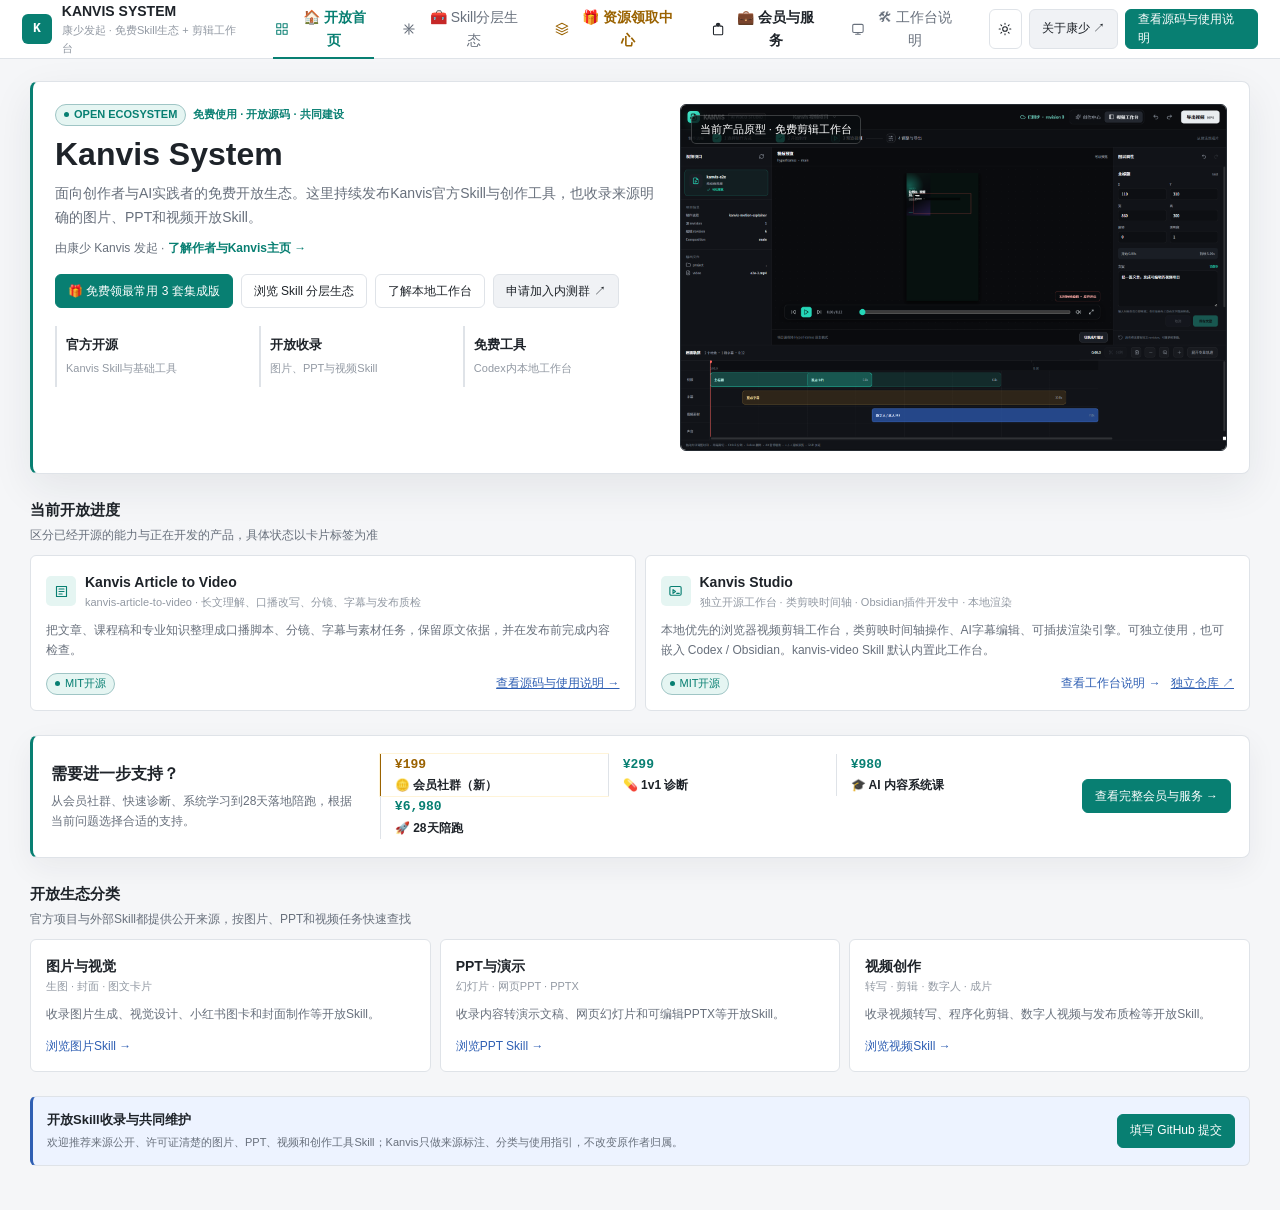
==== commit 38e4aa34: "2026-08-01：跨页信息统一 + course.html 7模块目录同步 - index.html：ABOUT区块左标题+右介绍左右对称，修正头像/签名位置 - open/index.html：" ====
--- a/open/index.html
+++ b/open/index.html
@@ -315,13 +315,19 @@
       </a>
       <nav class="ko-tabs" role="tablist" aria-label="Kanvis开放生态页面">
         <button class="ko-tab is-active" type="button" role="tab" aria-selected="true" data-tab="overview">
-          <svg class="kv-svg" viewBox="0 0 24 24" width="14" height="14"><path d="M3 3h7v7H3zM14 3h7v7h-7zM3 14h7v7H3zM14 14h7v7h-7z"/></svg>开放首页
+          <svg class="kv-svg" viewBox="0 0 24 24" width="14" height="14"><path d="M3 3h7v7H3zM14 3h7v7h-7zM3 14h7v7H3zM14 14h7v7h-7z"/></svg>🏠 开放首页
         </button>
         <button class="ko-tab" type="button" role="tab" aria-selected="false" data-tab="skill">
-          <svg class="kv-svg" viewBox="0 0 24 24" width="14" height="14"><path d="M12 3v18M3 12h18"/><path d="m5 5 14 14M19 5 5 19"/></svg>Skill生态
+          <svg class="kv-svg" viewBox="0 0 24 24" width="14" height="14"><path d="M12 3v18M3 12h18"/><path d="m5 5 14 14M19 5 5 19"/></svg>🧰 Skill分层生态
+        </button>
+        <button class="ko-tab" type="button" role="tab" aria-selected="false" data-tab="packages" style="color:var(--amber);font-weight:600">
+          <svg class="kv-svg" viewBox="0 0 24 24" width="14" height="14"><path d="M12 2 2 7l10 5 10-5-10-5z"/><path d="M2 17l10 5 10-5M2 12l10 5 10-5"/></svg>🎁 资源领取中心
+        </button>
+        <button class="ko-tab" type="button" role="tab" aria-selected="false" data-tab="services" style="color:var(--green);font-weight:600">
+          <svg class="kv-svg" viewBox="0 0 24 24" width="14" height="14"><path d="M20 7h-3V5a3 3 0 0 0-6 0v2H8a2 2 0 0 0-2 2v11a2 2 0 0 0 2 2h12a2 2 0 0 0 2-2V9a2 2 0 0 0-2-2zm-7-2a1 1 0 0 1 2 0v2h-2V5z"/></svg>💼 会员与服务
         </button>
         <button class="ko-tab" type="button" role="tab" aria-selected="false" data-tab="workbench">
-          <svg class="kv-svg" viewBox="0 0 24 24" width="14" height="14"><rect x="3" y="4" width="18" height="14" rx="2"/><path d="M8 21h8M12 18v3"/></svg>工作台说明
+          <svg class="kv-svg" viewBox="0 0 24 24" width="14" height="14"><rect x="3" y="4" width="18" height="14" rx="2"/><path d="M8 21h8M12 18v3"/></svg>🛠 工作台说明
         </button>
       </nav>
       <div class="ko-top-actions">
@@ -342,7 +348,8 @@
             <p class="ko-intro-copy">面向创作者与AI实践者的免费开放生态。这里持续发布Kanvis官方Skill与创作工具，也收录来源明确的图片、PPT和视频开放Skill。</p>
             <p class="ko-intro-author">由康少 Kanvis 发起 · <a href="../">了解作者与Kanvis主页 →</a></p>
             <div class="ko-intro-actions">
-              <button class="ko-btn ko-btn-primary" type="button" data-open-tab="skill">浏览Skill生态</button>
+              <button class="ko-btn ko-btn-primary" type="button" data-open-tab="packages">🎁 免费领最常用 3 套集成版</button>
+              <button class="ko-btn" type="button" data-open-tab="skill">浏览 Skill 分层生态</button>
               <button class="ko-btn" type="button" data-open-tab="workbench">了解本地工作台</button>
               <a class="ko-btn ko-btn-quiet" href="https://my.feishu.cn/share/base/shrcnLa2i2JpSeCvYqpPoDDJw7e" target="_blank" rel="noopener">申请加入内测群 ↗</a>
             </div>
@@ -375,13 +382,14 @@
         </section>
 
         <section class="ko-section ko-support-band" aria-labelledby="support-title">
-          <div class="ko-support-copy"><h3 id="support-title">需要进一步支持？</h3><p>从快速诊断、系统学习到28天落地陪跑，根据当前问题选择合适的支持。</p></div>
+          <div class="ko-support-copy"><h3 id="support-title">需要进一步支持？</h3><p>从会员社群、快速诊断、系统学习到28天落地陪跑，根据当前问题选择合适的支持。</p></div>
           <div class="ko-support-options" aria-label="Kanvis 付费支持">
-            <div class="ko-support-option"><span>¥299</span><strong>经营问题快诊</strong></div>
-            <div class="ko-support-option"><span>¥980</span><strong>AI 内容系统实操课</strong></div>
-            <div class="ko-support-option"><span>¥6,980</span><strong>28天 AI 商业落地陪跑</strong></div>
-          </div>
-          <a class="ko-btn ko-btn-primary" href="../#services">查看课程与服务 →</a>
+            <div class="ko-support-option" style="border-color:var(--amber);box-shadow:0 0 0 1px var(--amber-soft)"><span style="color:var(--amber)">¥199</span><strong>🪙 会员社群（新）</strong></div>
+            <div class="ko-support-option"><span>¥299</span><strong>💊 1v1 诊断</strong></div>
+            <div class="ko-support-option"><span>¥980</span><strong>🎓 AI 内容系统课</strong></div>
+            <div class="ko-support-option"><span>¥6,980</span><strong>🚀 28天陪跑</strong></div>
+          </div>
+          <button class="ko-btn ko-btn-primary" type="button" data-open-tab="services">查看完整会员与服务 →</button>
         </section>
 
         <section class="ko-section" aria-labelledby="ecosystem-scope">
@@ -410,35 +418,241 @@
         <div class="ko-skill-summary"><span>当前显示 <strong data-skill-count>17</strong> 项</span><span>外部Skill保留原作者与许可证；收录不代表Kanvis联合出品</span></div>
         <div data-skill-groups>
           <section class="ko-skill-group" data-skill-group><div class="ko-skill-group-head"><h3>Kanvis官方开源路线</h3><p>已发布项目提供源码与说明，规划中的项目明确标注状态</p></div><div class="ko-skill-grid">
-            <article class="ko-card ko-skill-card" data-skill-card data-skill-type="open" data-skill-search="Kanvis Article to Video kanvis-article-to-video 文章 口播 数字人 视频 分镜 字幕 已开源 官方"><div class="ko-skill-badges"><span class="ko-chip ko-chip-live">Kanvis官方</span><span class="ko-chip ko-chip-live">MIT开源</span><span class="ko-chip">Codex本地运行</span></div><h3>Kanvis Article to Video</h3><p>把文章、课程稿和专业知识转成口播脚本、分镜、字幕、素材任务与可编辑视频项目。</p><div class="ko-card-footer"><a class="ko-inline" href="https://github.com/Kanvis-chen/kanvis-video" target="_blank" rel="noopener">查看源码与运行说明 →</a></div></article>
-            <article class="ko-card ko-skill-card" data-skill-card data-skill-type="planned" data-skill-search="Kanvis AI经营问题 自检 定位 产品 内容 销售 交付 数据 待开源 官方"><div class="ko-skill-badges"><span class="ko-chip ko-chip-live">Kanvis官方</span><span class="ko-chip">待开源</span></div><h3>AI经营问题自检 Skill</h3><p>用公开问题清单自查定位、产品、内容、销售、交付与数据，形成改进线索。</p></article>
-            <article class="ko-card ko-skill-card" data-skill-card data-skill-type="planned" data-skill-search="Kanvis AI 素材 生成 编排 图片 语音 数字人 视频 BYOK 待开源 官方"><div class="ko-skill-badges"><span class="ko-chip ko-chip-live">Kanvis官方</span><span class="ko-chip">待开源</span></div><h3>AI素材生成编排 Skill</h3><p>统一编排图片、语音、数字人和视频生成任务，支持BYOK、费用确认与结果回传。</p></article>
+            <article class="ko-card ko-skill-card" data-skill-card data-skill-type="open" data-skill-search="Kanvis Article to Video kanvis-article-to-video 文章 口播 数字人 视频 分镜 字幕 已开源 官方"><div class="ko-skill-badges"><span class="ko-chip ko-chip-live">Kanvis官方</span><span class="ko-chip ko-chip-live">MIT开源</span><span class="ko-chip">Codex本地运行</span></div><h3>Kanvis Article to Video</h3><p>把文章、课程稿和专业知识转成口播脚本、分镜、字幕、素材任务与可编辑视频项目。</p><div class="ko-card-footer" style="display:flex;flex-wrap:wrap;gap:10px;align-items:center"><a class="ko-inline" href="https://my.feishu.cn/share/base/shrcnLa2i2JpSeCvYqpPoDDJw7e" target="_blank" rel="noopener">📄 看案例→</a><button class="ko-inline" type="button" data-open-tab="packages" style="font-weight:700;color:var(--amber);text-decoration:underline;text-decoration-color:var(--amber)">🎁 领集成版→</button><a class="ko-inline ko-btn-quiet" href="https://github.com/Kanvis-chen/kanvis-video" target="_blank" rel="noopener">🔗 原项目 ↗</a></div></article>
+            <article class="ko-card ko-skill-card" data-skill-card data-skill-type="planned" data-skill-search="Kanvis AI经营问题 自检 定位 产品 内容 销售 交付 数据 待开源 官方"><div class="ko-skill-badges"><span class="ko-chip ko-chip-live">Kanvis官方</span><span class="ko-chip">待开源</span></div><h3>AI经营问题自检 Skill</h3><p>用公开问题清单自查定位、产品、内容、销售、交付与数据，形成改进线索。</p><div class="ko-card-footer" style="opacity:0.7;display:flex;flex-wrap:wrap;gap:10px;align-items:center"><span style="color:var(--muted)">📄 开源后提供案例</span><button class="ko-inline" type="button" disabled style="color:var(--muted);cursor:not-allowed">🎁 开源后可领取</button><span style="color:var(--muted)">🔗 未开源</span></div></article>
+            <article class="ko-card ko-skill-card" data-skill-card data-skill-type="planned" data-skill-search="Kanvis AI 素材 生成 编排 图片 语音 数字人 视频 BYOK 待开源 官方"><div class="ko-skill-badges"><span class="ko-chip ko-chip-live">Kanvis官方</span><span class="ko-chip">待开源</span></div><h3>AI素材生成编排 Skill</h3><p>统一编排图片、语音、数字人和视频生成任务，支持BYOK、费用确认与结果回传。</p><div class="ko-card-footer" style="opacity:0.7;display:flex;flex-wrap:wrap;gap:10px;align-items:center"><span style="color:var(--muted)">📄 开源后提供案例</span><button class="ko-inline" type="button" disabled style="color:var(--muted);cursor:not-allowed">🎁 开源后可领取</button><span style="color:var(--muted)">🔗 未开源</span></div></article>
           </div></section>
 
           <section class="ko-skill-group" data-skill-group><div class="ko-skill-group-head"><h3>图片与视觉Skill</h3><p>生成图片、图文卡片与视觉设计</p></div><div class="ko-skill-grid">
-            <article class="ko-card ko-skill-card" data-skill-card data-skill-type="ecosystem" data-skill-search="开放生态 图片 生成 Baoyu Image Gen 多模型"><div class="ko-skill-badges"><span class="ko-chip">Baoyu</span><span class="ko-chip ko-chip-live">MIT</span></div><h3>Baoyu Image Gen</h3><p>通过多个模型供应商完成文生图、参考图、尺寸控制和批量生成。</p><div class="ko-card-footer"><a class="ko-inline" href="https://github.com/JimLiu/baoyu-skills" target="_blank" rel="noopener">查看原项目 →</a></div></article>
-            <article class="ko-card ko-skill-card" data-skill-card data-skill-type="ecosystem" data-skill-search="开放生态 图片 小红书 图文卡片 Baoyu XHS Images"><div class="ko-skill-badges"><span class="ko-chip">Baoyu</span><span class="ko-chip ko-chip-live">MIT</span></div><h3>Baoyu XHS Images</h3><p>把内容拆成适合小红书发布的系列图文卡片，并支持风格、布局与配色选择。</p><div class="ko-card-footer"><a class="ko-inline" href="https://github.com/JimLiu/baoyu-skills" target="_blank" rel="noopener">查看原项目 →</a></div></article>
-            <article class="ko-card ko-skill-card" data-skill-card data-skill-type="ecosystem" data-skill-search="开放生态 图片 OpenAI ImageGen Codex 生成 编辑"><div class="ko-skill-badges"><span class="ko-chip">OpenAI Codex</span><span class="ko-chip">官方公开示例</span></div><h3>OpenAI ImageGen Skill</h3><p>用于生成或编辑位图素材，覆盖照片、插画、纹理、透明背景素材和视觉变体。</p><div class="ko-card-footer"><a class="ko-inline" href="https://github.com/openai/codex/blob/main/codex-rs/skills/src/assets/samples/imagegen/SKILL.md" target="_blank" rel="noopener">查看源码 →</a></div></article>
+            <article class="ko-card ko-skill-card" data-skill-card data-skill-type="ecosystem" data-skill-search="开放生态 图片 生成 Baoyu Image Gen 多模型"><div class="ko-skill-badges"><span class="ko-chip">Baoyu</span><span class="ko-chip ko-chip-live">MIT</span></div><h3>Baoyu Image Gen</h3><p>通过多个模型供应商完成文生图、参考图、尺寸控制和批量生成。</p><div class="ko-card-footer" style="display:flex;flex-wrap:wrap;gap:10px;align-items:center"><button class="ko-inline" type="button" data-open-tab="packages">📄 看案例→</button><button class="ko-inline" type="button" data-open-tab="packages" style="font-weight:700;color:var(--amber);text-decoration:underline;text-decoration-color:var(--amber)">🎁 领集成版→</button><a class="ko-inline ko-btn-quiet" href="https://github.com/JimLiu/baoyu-skills" target="_blank" rel="noopener">🔗 原项目 ↗</a></div></article>
+            <article class="ko-card ko-skill-card" data-skill-card data-skill-type="ecosystem" data-skill-search="开放生态 图片 小红书 图文卡片 Baoyu XHS Images"><div class="ko-skill-badges"><span class="ko-chip">Baoyu</span><span class="ko-chip ko-chip-live">MIT</span></div><h3>Baoyu XHS Images</h3><p>把内容拆成适合小红书发布的系列图文卡片，并支持风格、布局与配色选择。</p><div class="ko-card-footer" style="display:flex;flex-wrap:wrap;gap:10px;align-items:center"><button class="ko-inline" type="button" data-open-tab="packages">📄 看案例→</button><button class="ko-inline" type="button" data-open-tab="packages" style="font-weight:700;color:var(--amber);text-decoration:underline;text-decoration-color:var(--amber)">🎁 领集成版→</button><a class="ko-inline ko-btn-quiet" href="https://github.com/JimLiu/baoyu-skills" target="_blank" rel="noopener">🔗 原项目 ↗</a></div></article>
+            <article class="ko-card ko-skill-card" data-skill-card data-skill-type="ecosystem" data-skill-search="开放生态 图片 OpenAI ImageGen Codex 生成 编辑"><div class="ko-skill-badges"><span class="ko-chip">OpenAI Codex</span><span class="ko-chip">官方公开示例</span></div><h3>OpenAI ImageGen Skill</h3><p>用于生成或编辑位图素材，覆盖照片、插画、纹理、透明背景素材和视觉变体。</p><div class="ko-card-footer" style="display:flex;flex-wrap:wrap;gap:10px;align-items:center"><button class="ko-inline" type="button" data-open-tab="packages">📄 看案例→</button><button class="ko-inline" type="button" data-open-tab="packages" style="font-weight:700;color:var(--amber);text-decoration:underline;text-decoration-color:var(--amber)">🎁 领集成版→</button><a class="ko-inline ko-btn-quiet" href="https://github.com/openai/codex/blob/main/codex-rs/skills/src/assets/samples/imagegen/SKILL.md" target="_blank" rel="noopener">🔗 原项目 ↗</a></div></article>
           </div></section>
 
           <section class="ko-skill-group" data-skill-group><div class="ko-skill-group-head"><h3>PPT与演示Skill</h3><p>从内容生成幻灯片、网页PPT与演示素材</p></div><div class="ko-skill-grid">
-            <article class="ko-card ko-skill-card" data-skill-card data-skill-type="ecosystem" data-skill-search="开放生态 PPT slide deck Baoyu 幻灯片"><div class="ko-skill-badges"><span class="ko-chip">Baoyu</span><span class="ko-chip ko-chip-live">MIT</span></div><h3>Baoyu Slide Deck</h3><p>从内容生成专业演示文稿大纲与逐页图片，并可合并为PPTX和PDF。</p><div class="ko-card-footer"><a class="ko-inline" href="https://github.com/JimLiu/baoyu-skills" target="_blank" rel="noopener">查看原项目 →</a></div></article>
-            <article class="ko-card ko-skill-card" data-skill-card data-skill-type="ecosystem" data-skill-search="开放生态 PPT 网页PPT Guizang 歸藏 瑞士 杂志"><div class="ko-skill-badges"><span class="ko-chip">歸藏</span><span class="ko-chip ko-chip-live">AGPL-3.0</span></div><h3>Guizang PPT Skill</h3><p>生成单文件横向翻页网页PPT，提供电子杂志和瑞士国际主义等视觉风格。</p><div class="ko-card-footer"><a class="ko-inline" href="https://github.com/op7418/guizang-ppt-skill" target="_blank" rel="noopener">查看原项目 →</a></div></article>
+            <article class="ko-card ko-skill-card" data-skill-card data-skill-type="ecosystem" data-skill-search="开放生态 PPT slide deck Baoyu 幻灯片"><div class="ko-skill-badges"><span class="ko-chip">Baoyu</span><span class="ko-chip ko-chip-live">MIT</span></div><h3>Baoyu Slide Deck</h3><p>从内容生成专业演示文稿大纲与逐页图片，并可合并为PPTX和PDF。</p><div class="ko-card-footer" style="display:flex;flex-wrap:wrap;gap:10px;align-items:center"><button class="ko-inline" type="button" data-open-tab="packages">📄 看案例→</button><button class="ko-inline" type="button" data-open-tab="packages" style="font-weight:700;color:var(--amber);text-decoration:underline;text-decoration-color:var(--amber)">🎁 领集成版→</button><a class="ko-inline ko-btn-quiet" href="https://github.com/JimLiu/baoyu-skills" target="_blank" rel="noopener">🔗 原项目 ↗</a></div></article>
+            <article class="ko-card ko-skill-card" data-skill-card data-skill-type="ecosystem" data-skill-search="开放生态 PPT 网页PPT Guizang 歸藏 瑞士 杂志"><div class="ko-skill-badges"><span class="ko-chip">歸藏</span><span class="ko-chip ko-chip-live">AGPL-3.0</span></div><h3>Guizang PPT Skill</h3><p>生成单文件横向翻页网页PPT，提供电子杂志和瑞士国际主义等视觉风格。</p><div class="ko-card-footer" style="display:flex;flex-wrap:wrap;gap:10px;align-items:center"><button class="ko-inline" type="button" data-open-tab="packages">📄 看案例→</button><button class="ko-inline" type="button" data-open-tab="packages" style="font-weight:700;color:var(--amber);text-decoration:underline;text-decoration-color:var(--amber)">🎁 领集成版→</button><a class="ko-inline ko-btn-quiet" href="https://github.com/op7418/guizang-ppt-skill" target="_blank" rel="noopener">🔗 原项目 ↗</a></div></article>
           </div></section>
 
           <section class="ko-skill-group" data-skill-group><div class="ko-skill-group-head"><h3>视频创作Skill</h3><p>视频转写、程序化剪辑与数字人视频生产</p></div><div class="ko-skill-grid">
-            <article class="ko-card ko-skill-card" data-skill-card data-skill-type="ecosystem" data-skill-search="开放生态 视频 Video Use 剪辑 raw footage Claude Codex"><div class="ko-skill-badges"><span class="ko-chip">Browser Use</span><span class="ko-chip ko-chip-live">MIT</span></div><h3>Video Use</h3><p>让编码Agent整理原始素材、制定剪辑策略、渲染成片并执行自动质量检查。</p><div class="ko-card-footer"><a class="ko-inline" href="https://github.com/browser-use/video-use" target="_blank" rel="noopener">查看原项目 →</a></div></article>
-            <article class="ko-card ko-skill-card" data-skill-card data-skill-type="ecosystem" data-skill-search="开放生态 视频 HeyGen 数字人 avatar video agent"><div class="ko-skill-badges"><span class="ko-chip">HeyGen</span><span class="ko-chip ko-chip-live">MIT</span></div><h3>HeyGen Video Skills</h3><p>围绕数字人创建和视频生产提供Agent Skill工作流，需要使用者自行配置供应商账号。</p><div class="ko-card-footer"><a class="ko-inline" href="https://github.com/heygen-com/skills" target="_blank" rel="noopener">查看原项目 →</a></div></article>
-            <article class="ko-card ko-skill-card" data-skill-card data-skill-type="ecosystem" data-skill-search="开放生态 视频 YouTube transcript 字幕 转写 Baoyu"><div class="ko-skill-badges"><span class="ko-chip">Baoyu</span><span class="ko-chip ko-chip-live">MIT</span></div><h3>Baoyu YouTube Transcript</h3><p>下载YouTube视频字幕、章节和封面，并整理为可继续分析和创作的文本素材。</p><div class="ko-card-footer"><a class="ko-inline" href="https://github.com/JimLiu/baoyu-skills" target="_blank" rel="noopener">查看原项目 →</a></div></article>
-            <article class="ko-card ko-skill-card" data-skill-card data-skill-type="ecosystem" data-skill-search="开放生态 视频 Miora CardForge 知识卡片 网瘾中年 Eric Shun1989 Remotion 小红书 抖音 课程卡片"><div class="ko-skill-badges"><span class="ko-chip" style="color:var(--amber);border-color:color-mix(in srgb, var(--amber) 30%, var(--line));background:var(--amber-soft);">生态互推联盟</span><span class="ko-chip">Miora</span><span class="ko-chip ko-chip-live">开源</span></div><h3>Miora CardForge</h3><p>把文章、笔记、课程资料或素材文件夹，铸成带编号的 Miora 风格中文知识卡片，并导出经过验证的 Remotion 视频。支持横版/竖版、小红书/抖音/通用三种平台风格，使用透明 Miora 机器人 cutout 与内容感知姿势选择。</p><div class="ko-card-footer"><a class="ko-inline" href="https://github.com/Shun1989/miora-cardforge-video" target="_blank" rel="noopener">查看原项目 →</a><a class="ko-inline" href="../#ecosystem">观看演示视频 →</a></div></article>
+            <article class="ko-card ko-skill-card" data-skill-card data-skill-type="ecosystem" data-skill-search="开放生态 视频 Video Use 剪辑 raw footage Claude Codex"><div class="ko-skill-badges"><span class="ko-chip">Browser Use</span><span class="ko-chip ko-chip-live">MIT</span></div><h3>Video Use</h3><p>让编码Agent整理原始素材、制定剪辑策略、渲染成片并执行自动质量检查。</p><div class="ko-card-footer" style="display:flex;flex-wrap:wrap;gap:10px;align-items:center"><button class="ko-inline" type="button" data-open-tab="packages">📄 看案例→</button><button class="ko-inline" type="button" data-open-tab="packages" style="font-weight:700;color:var(--amber);text-decoration:underline;text-decoration-color:var(--amber)">🎁 领集成版→</button><a class="ko-inline ko-btn-quiet" href="https://github.com/browser-use/video-use" target="_blank" rel="noopener">🔗 原项目 ↗</a></div></article>
+            <article class="ko-card ko-skill-card" data-skill-card data-skill-type="ecosystem" data-skill-search="开放生态 视频 HeyGen 数字人 avatar video agent"><div class="ko-skill-badges"><span class="ko-chip">HeyGen</span><span class="ko-chip ko-chip-live">MIT</span></div><h3>HeyGen Video Skills</h3><p>围绕数字人创建和视频生产提供Agent Skill工作流，需要使用者自行配置供应商账号。</p><div class="ko-card-footer" style="display:flex;flex-wrap:wrap;gap:10px;align-items:center"><button class="ko-inline" type="button" data-open-tab="packages">📄 看案例→</button><button class="ko-inline" type="button" data-open-tab="packages" style="font-weight:700;color:var(--amber);text-decoration:underline;text-decoration-color:var(--amber)">🎁 领集成版→</button><a class="ko-inline ko-btn-quiet" href="https://github.com/heygen-com/skills" target="_blank" rel="noopener">🔗 原项目 ↗</a></div></article>
+            <article class="ko-card ko-skill-card" data-skill-card data-skill-type="ecosystem" data-skill-search="开放生态 视频 YouTube transcript 字幕 转写 Baoyu"><div class="ko-skill-badges"><span class="ko-chip">Baoyu</span><span class="ko-chip ko-chip-live">MIT</span></div><h3>Baoyu YouTube Transcript</h3><p>下载YouTube视频字幕、章节和封面，并整理为可继续分析和创作的文本素材。</p><div class="ko-card-footer" style="display:flex;flex-wrap:wrap;gap:10px;align-items:center"><button class="ko-inline" type="button" data-open-tab="packages">📄 看案例→</button><button class="ko-inline" type="button" data-open-tab="packages" style="font-weight:700;color:var(--amber);text-decoration:underline;text-decoration-color:var(--amber)">🎁 领集成版→</button><a class="ko-inline ko-btn-quiet" href="https://github.com/JimLiu/baoyu-skills" target="_blank" rel="noopener">🔗 原项目 ↗</a></div></article>
+            <article class="ko-card ko-skill-card" data-skill-card data-skill-type="ecosystem" data-skill-search="开放生态 视频 Miora CardForge 知识卡片 网瘾中年 Eric Shun1989 Remotion 小红书 抖音 课程卡片"><div class="ko-skill-badges"><span class="ko-chip" style="color:var(--amber);border-color:color-mix(in srgb, var(--amber) 30%, var(--line));background:var(--amber-soft);">生态互推联盟</span><span class="ko-chip">Miora</span><span class="ko-chip ko-chip-live">开源</span></div><h3>Miora CardForge</h3><p>把文章、笔记、课程资料或素材文件夹，铸成带编号的 Miora 风格中文知识卡片，并导出经过验证的 Remotion 视频。支持横版/竖版、小红书/抖音/通用三种平台风格，使用透明 Miora 机器人 cutout 与内容感知姿势选择。</p><div class="ko-card-footer" style="display:flex;flex-wrap:wrap;gap:10px;align-items:center"><a class="ko-inline" href="../#ecosystem" target="_blank" rel="noopener">📄 看演示案例→</a><button class="ko-inline" type="button" data-open-tab="packages" style="font-weight:700;color:var(--amber);text-decoration:underline;text-decoration-color:var(--amber)">🎁 领集成版→</button><a class="ko-inline ko-btn-quiet" href="https://github.com/Shun1989/miora-cardforge-video" target="_blank" rel="noopener">🔗 原项目 ↗</a></div></article>
           </div></section>
 
           <section class="ko-skill-group" data-skill-group><div class="ko-skill-group-head"><h3>发现更多开放Skill</h3><p>继续搜索、核验来源并提交新的开放项目</p></div><div class="ko-skill-grid">
-            <article class="ko-card ko-skill-card" data-skill-card data-skill-type="ecosystem" data-skill-search="开放生态 find skills 搜索 查找 安装 skills sh"><div class="ko-skill-badges"><span class="ko-chip">开放目录</span></div><h3>Skills.sh</h3><p>Kanvis生态库暂未收录时，可以继续按任务关键词查找其他公开Skill。</p><div class="ko-card-footer"><a class="ko-inline" href="https://skills.sh/" target="_blank" rel="noopener">前往Skills.sh →</a></div></article>
+            <article class="ko-card ko-skill-card" data-skill-card data-skill-type="ecosystem" data-skill-search="开放生态 find skills 搜索 查找 安装 skills sh"><div class="ko-skill-badges"><span class="ko-chip">开放目录</span></div><h3>Skills.sh</h3><p>Kanvis生态库暂未收录时，可以继续按任务关键词查找其他公开Skill。</p><div class="ko-card-footer" style="display:flex;flex-wrap:wrap;gap:10px;align-items:center"><button class="ko-inline" type="button" data-open-tab="packages">📄 先看常用 3 套→</button><button class="ko-inline" type="button" data-open-tab="packages" style="font-weight:700;color:var(--amber);text-decoration:underline;text-decoration-color:var(--amber)">🎁 领 Kanvis 集成版→</button><a class="ko-inline ko-btn-quiet" href="https://skills.sh/" target="_blank" rel="noopener">🔗 前往 Skills.sh ↗</a></div></article>
           </div></section>
         </div>
         <div class="ko-skill-empty" data-skill-empty hidden>暂未找到匹配Skill，可以生成一份开放项目提交说明。</div>
         <div class="ko-partner" style="margin-top:12px"><div><strong>开放Skill提交说明</strong><p>项目需要有公开来源、清楚用途和可核验许可证；收录时保留原作者、原仓库与许可证信息。</p></div><button class="ko-btn ko-btn-primary" type="button" data-action="partner">填写 GitHub 提交</button></div>
+      </section>
+
+      <!-- ============== Tab③ 🎁 资源领取中心（新增 L2 留资核心） ============== -->
+      <section class="ko-panel" data-panel="packages" hidden>
+        <div class="ko-section-head">
+          <div>
+            <h2>🎁 资源领取中心</h2>
+            <p>我帮你把 3 套最高频的 AI 工作流配好了——不用翻文档、不用装依赖，填个表我发你微信。</p>
+          </div>
+          <span class="ko-chip ko-chip-live" style="background:var(--amber-soft);color:var(--amber);border-color:var(--amber)">有条件免费</span>
+        </div>
+
+        <div class="ko-grid-3" style="margin:20px 0">
+          <!-- 卡片 1：⭐口播视频 3 件套 -->
+          <article class="ko-card" style="border-color:var(--amber);box-shadow:0 0 0 2px var(--amber-soft)">
+            <div class="ko-card-head">
+              <span class="ko-chip ko-chip-live" style="background:var(--amber-soft);color:var(--amber);border-color:var(--amber)">⭐本周最热</span>
+              <div class="ko-card-title"><strong>口播视频 3 件套</strong><span>脚本拆分 · 分镜生成 · 字幕样式</span></div>
+            </div>
+            <ul style="margin:10px 0 14px;padding-left:20px;line-height:1.9;color:var(--muted)">
+              <li>脚本拆分 + 分镜生成模板</li>
+              <li>数字人 12 套参数配置</li>
+              <li>16 种字幕样式预设</li>
+            </ul>
+            <p style="margin:0"><strong>包含：</strong>zip 压缩包 + 10 分钟安装录屏</p>
+            <div class="ko-card-footer">
+              <button class="ko-btn ko-btn-primary" type="button" data-action="claim-package" data-pkg="video-3in1" data-pkg-name="口播视频 3 件套">🎁 填表领取</button>
+            </div>
+          </article>
+
+          <!-- 卡片 2：1 人公司内容工作流 -->
+          <article class="ko-card">
+            <div class="ko-card-head">
+              <span class="ko-chip ko-chip-live">常用</span>
+              <div class="ko-card-title"><strong>内容工作流 3 件套</strong><span>选题 · 脚本 · 剪辑预设</span></div>
+            </div>
+            <ul style="margin:10px 0 14px;padding-left:20px;line-height:1.9;color:var(--muted)">
+              <li>爆款选题自检模板（30 题）</li>
+              <li>8 种爆款脚本模板库</li>
+              <li>剪映/Premiere 剪辑预设包</li>
+            </ul>
+            <p style="margin:0"><strong>包含：</strong>20 个飞书文档模板 + 预设包</p>
+            <div class="ko-card-footer">
+              <button class="ko-btn ko-btn-primary" type="button" data-action="claim-package" data-pkg="content-workflow" data-pkg-name="1 人公司内容工作流">🎁 填表领取</button>
+            </div>
+          </article>
+
+          <!-- 卡片 3：5 平台一键分发 -->
+          <article class="ko-card">
+            <div class="ko-card-head">
+              <span class="ko-chip ko-chip-live">效率工具</span>
+              <div class="ko-card-title"><strong>5 平台一键分发</strong><span>小红书 · 抖音 · B站 · 公众号 · 视频号</span></div>
+            </div>
+            <ul style="margin:10px 0 14px;padding-left:20px;line-height:1.9;color:var(--muted)">
+              <li>5 平台尺寸一键裁剪脚本</li>
+              <li>平台规范 + 违禁词清单</li>
+              <li>发布前 8 项质检清单</li>
+            </ul>
+            <p style="margin:0"><strong>包含：</strong>Python 脚本 + 飞书清单表</p>
+            <div class="ko-card-footer">
+              <button class="ko-btn ko-btn-primary" type="button" data-action="claim-package" data-pkg="publish-5plat" data-pkg-name="5 平台一键分发">🎁 填表领取</button>
+            </div>
+          </article>
+        </div>
+
+        <p style="color:var(--muted)">想先看 L1 免费版本自己配？
+          <button class="ko-inline" type="button" data-open-tab="skill">去 Skill 分层生态 →</button>
+        </p>
+      </section>
+
+      <!-- ============== Tab④ 💼 会员与服务（新增完整价格阶梯） ============== -->
+      <section class="ko-panel" data-panel="services" hidden>
+        <div class="ko-section-head">
+          <div>
+            <h2>💼 会员与服务</h2>
+            <p>4 个价格档——从「先自己试试」到「我带你做」，按你的节奏选。</p>
+          </div>
+        </div>
+
+        <div style="display:flex;flex-direction:column;gap:16px;margin:18px 0">
+          <!-- L4-1 会员 ¥199 -->
+          <article class="ko-card" id="l4-1">
+            <div class="ko-card-head">
+              <span class="ko-chip ko-chip-live">🪙 L4-1 · 会员</span>
+              <div class="ko-card-title"><strong>会员社群</strong><span>适合：在用 L1/L2，想省时间少踩坑</span></div>
+            </div>
+            <div style="display:flex;gap:24px;align-items:center;flex-wrap:wrap;margin-top:12px">
+              <div style="flex:1;min-width:280px">
+                <p style="margin:0 0 10px"><strong>10 项权益：</strong></p>
+                <ol style="margin:0;padding-left:20px;line-height:1.9;color:var(--muted)">
+                  <li>飞书会员群（500 人上限）</li>
+                  <li>每周五 1 小时答疑录屏（永久回放）</li>
+                  <li>会员专属文档库：100+ 配好参数模板</li>
+                  <li>每月一套「本月热点 AI 工作流」</li>
+                  <li>社群问问题 24h 内我亲自答</li>
+                  <li>L2 集成版全部免费领（不用填表）</li>
+                  <li>L3 自研 Skill 完整版文档</li>
+                  <li>会员直播 1 次/季度</li>
+                  <li>诊断 8 折券 1 张（半年有效）</li>
+                  <li>课程 8 折券 1 张（半年有效）</li>
+                </ol>
+              </div>
+              <div style="text-align:center;padding:20px;background:var(--bg-soft);border-radius:8px;min-width:180px">
+                <div style="font-size:32px;font-weight:700;color:var(--text);margin-bottom:4px">¥199</div>
+                <div style="color:var(--muted);margin-bottom:16px">/ 年（约 ¥17/月）</div>
+                <button class="ko-btn ko-btn-primary" type="button" disabled title="先加微信再开通">💳 加微信开通</button>
+                <div style="margin-top:10px">
+                  <a class="ko-inline" href="../" target="_blank">💬 先加微信问 10 分钟 ↗</a>
+                </div>
+              </div>
+            </div>
+          </article>
+
+          <!-- L4-2 诊断 ¥299 ⭐人气最高 -->
+          <article class="ko-card" id="l4-2" style="border-color:var(--amber);box-shadow:0 0 0 2px var(--amber-soft)">
+            <div class="ko-card-head">
+              <span class="ko-chip ko-chip-live" style="background:var(--amber-soft);color:var(--amber);border-color:var(--amber)">💊 L4-2 · 人气最高⭐</span>
+              <div class="ko-card-title"><strong>1v1 诊断</strong><span>适合：不知道该先做什么，想定优先级</span></div>
+            </div>
+            <div style="display:flex;gap:24px;align-items:center;flex-wrap:wrap;margin-top:12px">
+              <div style="flex:1;min-width:280px">
+                <p style="margin:0 0 10px"><strong>你会得到：</strong></p>
+                <ol style="margin:0;padding-left:20px;line-height:1.9;color:var(--muted)">
+                  <li>45 分钟 1v1 腾讯会议（录屏给你）</li>
+                  <li>会后 3 页 PPT 诊断报告：你做什么/分几步/先做哪个</li>
+                  <li>2 周内微信追问权</li>
+                  <li>不合适 299 全额退（无理由）</li>
+                </ol>
+              </div>
+              <div style="text-align:center;padding:20px;background:var(--amber-soft);border-radius:8px;min-width:180px">
+                <div style="font-size:32px;font-weight:700;color:var(--amber);margin-bottom:4px">¥299</div>
+                <div style="color:var(--muted);margin-bottom:16px">/ 次（外面 1h 咨询 ≥¥999）</div>
+                <button class="ko-btn ko-btn-primary" type="button" disabled title="先加微信再预约">💳 加微信预约</button>
+                <div style="margin-top:10px">
+                  <a class="ko-inline" href="../" target="_blank">💬 加我聊两句先 ↗</a>
+                </div>
+              </div>
+            </div>
+          </article>
+
+          <!-- L4-3 课程 ¥980 -->
+          <article class="ko-card" id="l4-3">
+            <div class="ko-card-head">
+              <span class="ko-chip ko-chip-live" style="background:var(--green-soft);color:var(--green);border-color:var(--green)">🎓 L4-3 · 系统课程</span>
+              <div class="ko-card-title"><strong>AI 内容系统实操课</strong><span>适合：想系统学，不想一个人瞎摸</span></div>
+            </div>
+            <div style="display:flex;gap:24px;align-items:center;flex-wrap:wrap;margin-top:12px">
+              <div style="flex:1;min-width:280px">
+                <p style="margin:0 0 10px"><strong>课程内容：</strong></p>
+                <ol style="margin:0;padding-left:20px;line-height:1.9;color:var(--muted)">
+                  <li>8 节逐帧录屏，共约 320 分钟</li>
+                  <li>8 次作业 + 每周批改</li>
+                  <li>课程专属小群（30 人以内）</li>
+                  <li>结课 1v1 30 分钟诊断（价值 ¥299）</li>
+                  <li>下一期：2026 年 8 月 15 日开课</li>
+                </ol>
+              </div>
+              <div style="text-align:center;padding:20px;background:var(--bg-soft);border-radius:8px;min-width:180px">
+                <div style="font-size:32px;font-weight:700;color:var(--text);margin-bottom:4px">¥980</div>
+                <div style="color:var(--muted);margin-bottom:16px">/ 期（3 个月，含辅导）</div>
+                <button class="ko-btn ko-btn-primary" type="button" disabled title="先加微信抢早鸟">🎫 抢早鸟前 10 名</button>
+                <div style="margin-top:10px">
+                  <a class="ko-inline" href="../" target="_blank">💬 加我看课程大纲 ↗</a>
+                </div>
+              </div>
+            </div>
+          </article>
+
+          <!-- L5 陪跑 ¥6980 -->
+          <article class="ko-card" id="l5" style="border:2px solid var(--red-soft);">
+            <div class="ko-card-head">
+              <span class="ko-chip ko-chip-live" style="background:var(--red-soft);color:var(--red);border-color:var(--red)">🚀 L5 · 同期最多 5 人</span>
+              <div class="ko-card-title"><strong>3 个月落地陪跑</strong><span>适合：月入 ≥1 万，想 3 个月跑通落地</span></div>
+            </div>
+            <div style="display:flex;gap:24px;align-items:center;flex-wrap:wrap;margin-top:12px">
+              <div style="flex:1;min-width:280px">
+                <p style="margin:0 0 10px"><strong>包含：</strong></p>
+                <ol style="margin:0;padding-left:20px;line-height:1.9;color:var(--muted)">
+                  <li>3 个月内微信无限次 1v1（工作日 2h 内回）</li>
+                  <li>每周 1 次 1h 腾讯会议（录屏）</li>
+                  <li>你做的每个内容/产品，我先给「标准答案版」你照抄</li>
+                  <li>期间所有会员/诊断/课程全部免费</li>
+                  <li>2026 年 9 月档：剩 2 个名额</li>
+                </ol>
+              </div>
+              <div style="text-align:center;padding:20px;background:var(--red-soft);border-radius:8px;min-width:180px">
+                <div style="font-size:28px;font-weight:700;color:var(--red);margin-bottom:4px">¥6980</div>
+                <div style="color:var(--muted);margin-bottom:16px">/ 3 个月（同期最多 5 人）</div>
+                <button class="ko-btn ko-btn-primary" type="button" disabled style="opacity:0.6;cursor:not-allowed">💰 不直接卖</button>
+                <div style="margin-top:10px">
+                  <a class="ko-inline" href="../" target="_blank">💬 加微信先聊 30min，不合适我直说 ↗</a>
+                </div>
+              </div>
+            </div>
+          </article>
+        </div>
+
+        <!-- 反向定位区：消除抗拒 -->
+        <section class="ko-section" style="margin-top:20px;background:var(--bg-soft);border-radius:8px;padding:20px">
+          <h3 style="margin-top:0">🔥 不想花钱？没关系</h3>
+          <ul style="line-height:2;margin:0;padding-left:18px;color:var(--muted)">
+            <li>¥199 也不想花？→ <button class="ko-inline" type="button" data-open-tab="skill">去 Skill 分层生态</button>，完全免费自己配能跑</li>
+            <li>¥299 也觉得贵？→ 加我微信（Kanvis 主页），我送你 3 份 SOP 先看看</li>
+            <li>¥6980 不适合你？→ 正常，99% 的人陪跑阶段都不适合，从 ¥199 会员开始就好</li>
+          </ul>
+        </section>
       </section>
 
       <section class="ko-panel" data-panel="workbench" hidden>
@@ -544,8 +758,8 @@
         <section class="ko-section ko-support-band" aria-labelledby="support-title">
           <div class="ko-support-copy"><h3 id="support-title">需要进一步支持？</h3><p>看完工作台说明仍想加速落地，从快速诊断、系统学习到28天陪跑，按当前问题选择合适的支持。</p></div>
           <div class="ko-support-options" aria-label="Kanvis 付费支持">
-            <div class="ko-support-option"><span>¥299</span><strong>经营问题快诊</strong></div>
-            <div class="ko-support-option"><span>¥980</span><strong>AI 内容系统实操课</strong></div>
+            <div class="ko-support-option"><span>¥299</span><strong>Kanvis AI创作者实践社群</strong></div>
+            <div class="ko-support-option"><span>¥980</span><strong>Kanvis AI内容系统实操课</strong></div>
             <div class="ko-support-option"><span>¥6,980</span><strong>28天 AI 商业落地陪跑</strong></div>
           </div>
           <a class="ko-btn ko-btn-primary" href="../#services">查看课程与服务 →</a>
@@ -573,11 +787,56 @@
       </section>
     </div>
     <div class="ko-toast" role="status" aria-live="polite"></div>
-    <div class="ko-fab" role="region" aria-label="课程与服务快速入口" data-fab>
-      <div class="ko-fab-text"><strong>需要进一步支持？</strong><span>¥299 快诊 · ¥980 实操课 · ¥6,980 陪跑</span></div>
-      <a class="ko-btn ko-btn-primary" href="../#services">查看课程与服务 →</a>
+    <div class="ko-fab" role="region" aria-label="会员与服务快速入口" data-fab>
+      <div class="ko-fab-text"><strong>还在自己配？</strong><span>¥199 会员社群 · ¥299 经营诊断 · ¥980 系统课 · ¥6,980 陪跑</span></div>
+      <button class="ko-btn ko-btn-primary" type="button" data-open-tab="services">查看会员与服务 →</button>
       <button class="ko-icon-btn ko-fab-close" type="button" data-fab-close aria-label="隐藏">×</button>
     </div>
+
+    <!-- L2 集成包领取弹窗 -->
+    <div class="ko-modal-mask" data-l2-mask hidden></div>
+    <section class="ko-modal" data-l2-modal hidden role="dialog" aria-modal="true" aria-labelledby="l2-modal-title">
+      <div class="ko-modal-card">
+        <header class="ko-modal-head">
+          <div>
+            <h2 id="l2-modal-title" data-l2-title>免费领取 L2 集成版</h2>
+            <p data-l2-subtitle style="margin:4px 0 0;color:var(--muted);font-size:13px">填完我 10 分钟内微信发你——不用你翻文档、不用自己装依赖。</p>
+          </div>
+          <button class="ko-icon-btn" type="button" data-l2-close aria-label="关闭">×</button>
+        </header>
+        <form class="ko-modal-body" data-l2-form novalidate>
+          <div class="ko-field">
+            <label for="l2-name">你的称呼</label>
+            <input id="l2-name" name="name" type="text" required placeholder="例如：康少 / 阿豪" minlength="1">
+          </div>
+          <div class="ko-field">
+            <label for="l2-wechat">微信号 <span style="color:var(--amber)">*</span></label>
+            <input id="l2-wechat" name="wechat" type="text" required placeholder="用来加你发资源的微信号，请写对">
+          </div>
+          <div class="ko-field">
+            <label for="l2-scene">你现在最需要用在哪 <span style="color:var(--amber)">*</span></label>
+            <select id="l2-scene" name="scene" required>
+              <option value="">请选一个最相关的</option>
+              <option value="video">做短视频 / 口播 / 数字人</option>
+              <option value="content">做内容生产 / 写作 / 选题 / 输出</option>
+              <option value="publish">多平台分发 / 发布 / 运营</option>
+              <option value="all">三个都想先看看</option>
+            </select>
+          </div>
+          <div class="ko-field">
+            <label for="l2-tag">你是做什么领域的？</label>
+            <input id="l2-tag" name="tag" type="text" placeholder="例如：AI工具测评 / 个人IP / 电商运营 / 教育">
+          </div>
+          <div data-l2-success hidden style="padding:14px 16px;border-radius:10px;background:var(--green-soft);color:var(--green);border:1px solid color-mix(in srgb, var(--green) 25%, var(--line));font-size:14px">
+            ✅ 提交成功啦。我 10 分钟内加你微信发资源——<strong style="color:var(--green)">通过好友请求就发你</strong>，不要着急～
+          </div>
+          <div class="ko-modal-actions" data-l2-actions>
+            <button class="ko-btn" type="button" data-l2-close>再想想</button>
+            <button class="ko-btn ko-btn-primary" type="submit">🎁 现在就领（加微信发）</button>
+          </div>
+        </form>
+      </div>
+    </section>
   </div>
 
   <script>
@@ -619,6 +878,57 @@
 
       tabs.forEach((tab) => tab.addEventListener('click', () => openTab(tab.dataset.tab)));
       app.querySelectorAll('[data-open-tab]').forEach((button) => button.addEventListener('click', () => openTab(button.dataset.openTab)));
+
+      // ========== L2 集成包领取弹窗绑定 ==========
+      const l2Mask = app.querySelector('[data-l2-mask]');
+      const l2Modal = app.querySelector('[data-l2-modal]');
+      const l2Form = app.querySelector('[data-l2-form]');
+      const l2Title = app.querySelector('[data-l2-title]');
+      const l2Subtitle = app.querySelector('[data-l2-subtitle]');
+      const l2Success = app.querySelector('[data-l2-success]');
+      const l2Actions = app.querySelector('[data-l2-actions]');
+      const L2_PKG_MAP = {
+        'video-3in1': { name: '口播视频 3 件套', desc: '文章 → 脚本 → 分镜 → 字幕 → 视频，一套跑通。' },
+        'content-workflow': { name: '1 人公司内容工作流', desc: '选题 → 写作 → 拆条 → 质检 → 留资钩子，自动串起来。' },
+        'publish-5plat': { name: '5 平台一键分发', desc: '视频/图文一键改尺寸、加钩子、生成 5 平台版本。' }
+      };
+      const openL2Modal = (pkg) => {
+        const info = L2_PKG_MAP[pkg] || { name: 'L2 集成版（任选）', desc: '3 套高频工作流，留微信我发你。' };
+        l2Title.textContent = `免费领「${info.name}」L2 集成版`;
+        l2Subtitle.textContent = info.desc + ' 填完我 10 分钟内微信发你——不用翻文档、不用自己装依赖。';
+        l2Success.hidden = true;
+        l2Actions.hidden = false;
+        l2Form.reset();
+        l2Mask.hidden = false;
+        l2Modal.hidden = false;
+        document.body.classList.add('ko-modal-open');
+        setTimeout(() => l2Modal.querySelector('#l2-name')?.focus(), 50);
+      };
+      const closeL2Modal = () => {
+        l2Mask.hidden = true;
+        l2Modal.hidden = true;
+        document.body.classList.remove('ko-modal-open');
+      };
+      app.querySelectorAll('[data-action="claim-package"]').forEach((btn) => {
+        btn.addEventListener('click', () => openL2Modal(btn.dataset.pkg));
+      });
+      app.querySelectorAll('[data-l2-close]').forEach((btn) => btn.addEventListener('click', closeL2Modal));
+      l2Mask?.addEventListener('click', closeL2Modal);
+      document.addEventListener('keydown', (e) => { if (e.key === 'Escape' && !l2Modal.hidden) closeL2Modal(); });
+      l2Form.addEventListener('submit', (e) => {
+        e.preventDefault();
+        const data = Object.fromEntries(new FormData(l2Form).entries());
+        if (!data.wechat || !data.scene) { showToast('微信号和使用场景是必填哒～'); return; }
+        l2Success.hidden = false;
+        l2Actions.hidden = true;
+        try {
+          const existing = JSON.parse(localStorage.getItem('kanvis-l2-leads') || '[]');
+          existing.push({ ...data, _ts: new Date().toISOString() });
+          localStorage.setItem('kanvis-l2-leads', JSON.stringify(existing));
+        } catch (_) {}
+        app.dispatchEvent(new CustomEvent('kanvis:l2-claim-submitted', { bubbles: true, detail: data }));
+        setTimeout(closeL2Modal, 2800);
+      });
 
       const actionLabels = {
         'submit-demand': '功能需求与开源共创',
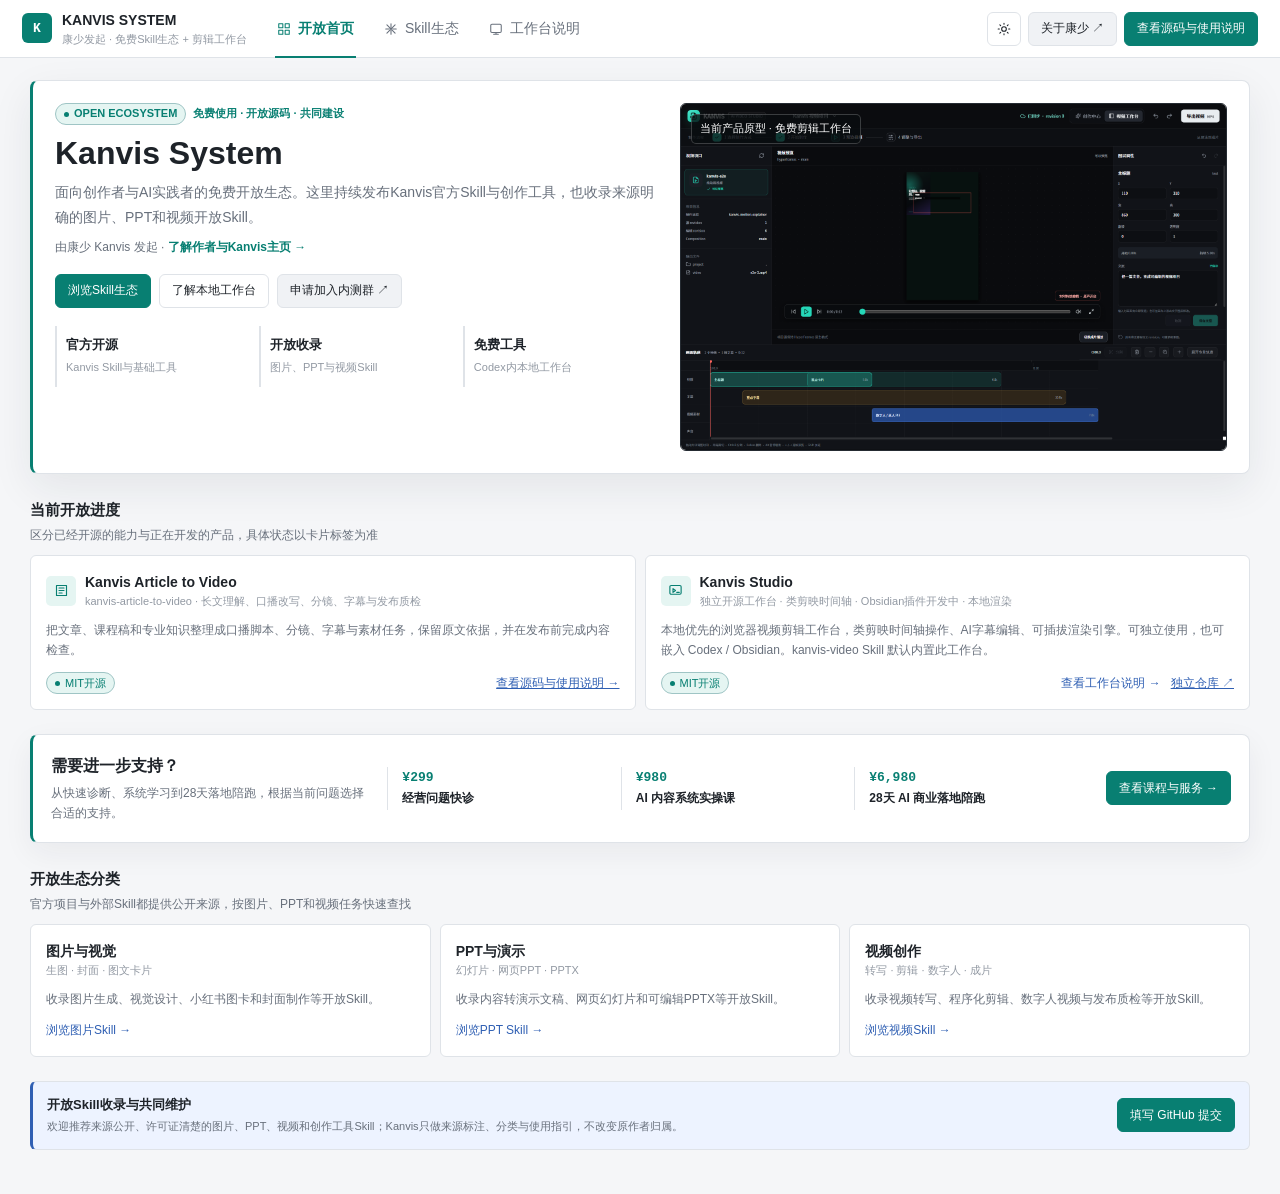
==== commit c131ff71: "revert: 生态页open/index.html恢复到上一版本(a65b0ef)，撤回本次同步的产品名前缀和FAB文案修改" ====
--- a/open/index.html
+++ b/open/index.html
@@ -315,19 +315,13 @@
       </a>
       <nav class="ko-tabs" role="tablist" aria-label="Kanvis开放生态页面">
         <button class="ko-tab is-active" type="button" role="tab" aria-selected="true" data-tab="overview">
-          <svg class="kv-svg" viewBox="0 0 24 24" width="14" height="14"><path d="M3 3h7v7H3zM14 3h7v7h-7zM3 14h7v7H3zM14 14h7v7h-7z"/></svg>🏠 开放首页
+          <svg class="kv-svg" viewBox="0 0 24 24" width="14" height="14"><path d="M3 3h7v7H3zM14 3h7v7h-7zM3 14h7v7H3zM14 14h7v7h-7z"/></svg>开放首页
         </button>
         <button class="ko-tab" type="button" role="tab" aria-selected="false" data-tab="skill">
-          <svg class="kv-svg" viewBox="0 0 24 24" width="14" height="14"><path d="M12 3v18M3 12h18"/><path d="m5 5 14 14M19 5 5 19"/></svg>🧰 Skill分层生态
-        </button>
-        <button class="ko-tab" type="button" role="tab" aria-selected="false" data-tab="packages" style="color:var(--amber);font-weight:600">
-          <svg class="kv-svg" viewBox="0 0 24 24" width="14" height="14"><path d="M12 2 2 7l10 5 10-5-10-5z"/><path d="M2 17l10 5 10-5M2 12l10 5 10-5"/></svg>🎁 资源领取中心
-        </button>
-        <button class="ko-tab" type="button" role="tab" aria-selected="false" data-tab="services" style="color:var(--green);font-weight:600">
-          <svg class="kv-svg" viewBox="0 0 24 24" width="14" height="14"><path d="M20 7h-3V5a3 3 0 0 0-6 0v2H8a2 2 0 0 0-2 2v11a2 2 0 0 0 2 2h12a2 2 0 0 0 2-2V9a2 2 0 0 0-2-2zm-7-2a1 1 0 0 1 2 0v2h-2V5z"/></svg>💼 会员与服务
+          <svg class="kv-svg" viewBox="0 0 24 24" width="14" height="14"><path d="M12 3v18M3 12h18"/><path d="m5 5 14 14M19 5 5 19"/></svg>Skill生态
         </button>
         <button class="ko-tab" type="button" role="tab" aria-selected="false" data-tab="workbench">
-          <svg class="kv-svg" viewBox="0 0 24 24" width="14" height="14"><rect x="3" y="4" width="18" height="14" rx="2"/><path d="M8 21h8M12 18v3"/></svg>🛠 工作台说明
+          <svg class="kv-svg" viewBox="0 0 24 24" width="14" height="14"><rect x="3" y="4" width="18" height="14" rx="2"/><path d="M8 21h8M12 18v3"/></svg>工作台说明
         </button>
       </nav>
       <div class="ko-top-actions">
@@ -348,8 +342,7 @@
             <p class="ko-intro-copy">面向创作者与AI实践者的免费开放生态。这里持续发布Kanvis官方Skill与创作工具，也收录来源明确的图片、PPT和视频开放Skill。</p>
             <p class="ko-intro-author">由康少 Kanvis 发起 · <a href="../">了解作者与Kanvis主页 →</a></p>
             <div class="ko-intro-actions">
-              <button class="ko-btn ko-btn-primary" type="button" data-open-tab="packages">🎁 免费领最常用 3 套集成版</button>
-              <button class="ko-btn" type="button" data-open-tab="skill">浏览 Skill 分层生态</button>
+              <button class="ko-btn ko-btn-primary" type="button" data-open-tab="skill">浏览Skill生态</button>
               <button class="ko-btn" type="button" data-open-tab="workbench">了解本地工作台</button>
               <a class="ko-btn ko-btn-quiet" href="https://my.feishu.cn/share/base/shrcnLa2i2JpSeCvYqpPoDDJw7e" target="_blank" rel="noopener">申请加入内测群 ↗</a>
             </div>
@@ -382,14 +375,13 @@
         </section>
 
         <section class="ko-section ko-support-band" aria-labelledby="support-title">
-          <div class="ko-support-copy"><h3 id="support-title">需要进一步支持？</h3><p>从会员社群、快速诊断、系统学习到28天落地陪跑，根据当前问题选择合适的支持。</p></div>
+          <div class="ko-support-copy"><h3 id="support-title">需要进一步支持？</h3><p>从快速诊断、系统学习到28天落地陪跑，根据当前问题选择合适的支持。</p></div>
           <div class="ko-support-options" aria-label="Kanvis 付费支持">
-            <div class="ko-support-option" style="border-color:var(--amber);box-shadow:0 0 0 1px var(--amber-soft)"><span style="color:var(--amber)">¥199</span><strong>🪙 会员社群（新）</strong></div>
-            <div class="ko-support-option"><span>¥299</span><strong>💊 1v1 诊断</strong></div>
-            <div class="ko-support-option"><span>¥980</span><strong>🎓 AI 内容系统课</strong></div>
-            <div class="ko-support-option"><span>¥6,980</span><strong>🚀 28天陪跑</strong></div>
-          </div>
-          <button class="ko-btn ko-btn-primary" type="button" data-open-tab="services">查看完整会员与服务 →</button>
+            <div class="ko-support-option"><span>¥299</span><strong>经营问题快诊</strong></div>
+            <div class="ko-support-option"><span>¥980</span><strong>AI 内容系统实操课</strong></div>
+            <div class="ko-support-option"><span>¥6,980</span><strong>28天 AI 商业落地陪跑</strong></div>
+          </div>
+          <a class="ko-btn ko-btn-primary" href="../#services">查看课程与服务 →</a>
         </section>
 
         <section class="ko-section" aria-labelledby="ecosystem-scope">
@@ -418,241 +410,35 @@
         <div class="ko-skill-summary"><span>当前显示 <strong data-skill-count>17</strong> 项</span><span>外部Skill保留原作者与许可证；收录不代表Kanvis联合出品</span></div>
         <div data-skill-groups>
           <section class="ko-skill-group" data-skill-group><div class="ko-skill-group-head"><h3>Kanvis官方开源路线</h3><p>已发布项目提供源码与说明，规划中的项目明确标注状态</p></div><div class="ko-skill-grid">
-            <article class="ko-card ko-skill-card" data-skill-card data-skill-type="open" data-skill-search="Kanvis Article to Video kanvis-article-to-video 文章 口播 数字人 视频 分镜 字幕 已开源 官方"><div class="ko-skill-badges"><span class="ko-chip ko-chip-live">Kanvis官方</span><span class="ko-chip ko-chip-live">MIT开源</span><span class="ko-chip">Codex本地运行</span></div><h3>Kanvis Article to Video</h3><p>把文章、课程稿和专业知识转成口播脚本、分镜、字幕、素材任务与可编辑视频项目。</p><div class="ko-card-footer" style="display:flex;flex-wrap:wrap;gap:10px;align-items:center"><a class="ko-inline" href="https://my.feishu.cn/share/base/shrcnLa2i2JpSeCvYqpPoDDJw7e" target="_blank" rel="noopener">📄 看案例→</a><button class="ko-inline" type="button" data-open-tab="packages" style="font-weight:700;color:var(--amber);text-decoration:underline;text-decoration-color:var(--amber)">🎁 领集成版→</button><a class="ko-inline ko-btn-quiet" href="https://github.com/Kanvis-chen/kanvis-video" target="_blank" rel="noopener">🔗 原项目 ↗</a></div></article>
-            <article class="ko-card ko-skill-card" data-skill-card data-skill-type="planned" data-skill-search="Kanvis AI经营问题 自检 定位 产品 内容 销售 交付 数据 待开源 官方"><div class="ko-skill-badges"><span class="ko-chip ko-chip-live">Kanvis官方</span><span class="ko-chip">待开源</span></div><h3>AI经营问题自检 Skill</h3><p>用公开问题清单自查定位、产品、内容、销售、交付与数据，形成改进线索。</p><div class="ko-card-footer" style="opacity:0.7;display:flex;flex-wrap:wrap;gap:10px;align-items:center"><span style="color:var(--muted)">📄 开源后提供案例</span><button class="ko-inline" type="button" disabled style="color:var(--muted);cursor:not-allowed">🎁 开源后可领取</button><span style="color:var(--muted)">🔗 未开源</span></div></article>
-            <article class="ko-card ko-skill-card" data-skill-card data-skill-type="planned" data-skill-search="Kanvis AI 素材 生成 编排 图片 语音 数字人 视频 BYOK 待开源 官方"><div class="ko-skill-badges"><span class="ko-chip ko-chip-live">Kanvis官方</span><span class="ko-chip">待开源</span></div><h3>AI素材生成编排 Skill</h3><p>统一编排图片、语音、数字人和视频生成任务，支持BYOK、费用确认与结果回传。</p><div class="ko-card-footer" style="opacity:0.7;display:flex;flex-wrap:wrap;gap:10px;align-items:center"><span style="color:var(--muted)">📄 开源后提供案例</span><button class="ko-inline" type="button" disabled style="color:var(--muted);cursor:not-allowed">🎁 开源后可领取</button><span style="color:var(--muted)">🔗 未开源</span></div></article>
+            <article class="ko-card ko-skill-card" data-skill-card data-skill-type="open" data-skill-search="Kanvis Article to Video kanvis-article-to-video 文章 口播 数字人 视频 分镜 字幕 已开源 官方"><div class="ko-skill-badges"><span class="ko-chip ko-chip-live">Kanvis官方</span><span class="ko-chip ko-chip-live">MIT开源</span><span class="ko-chip">Codex本地运行</span></div><h3>Kanvis Article to Video</h3><p>把文章、课程稿和专业知识转成口播脚本、分镜、字幕、素材任务与可编辑视频项目。</p><div class="ko-card-footer"><a class="ko-inline" href="https://github.com/Kanvis-chen/kanvis-video" target="_blank" rel="noopener">查看源码与运行说明 →</a></div></article>
+            <article class="ko-card ko-skill-card" data-skill-card data-skill-type="planned" data-skill-search="Kanvis AI经营问题 自检 定位 产品 内容 销售 交付 数据 待开源 官方"><div class="ko-skill-badges"><span class="ko-chip ko-chip-live">Kanvis官方</span><span class="ko-chip">待开源</span></div><h3>AI经营问题自检 Skill</h3><p>用公开问题清单自查定位、产品、内容、销售、交付与数据，形成改进线索。</p></article>
+            <article class="ko-card ko-skill-card" data-skill-card data-skill-type="planned" data-skill-search="Kanvis AI 素材 生成 编排 图片 语音 数字人 视频 BYOK 待开源 官方"><div class="ko-skill-badges"><span class="ko-chip ko-chip-live">Kanvis官方</span><span class="ko-chip">待开源</span></div><h3>AI素材生成编排 Skill</h3><p>统一编排图片、语音、数字人和视频生成任务，支持BYOK、费用确认与结果回传。</p></article>
           </div></section>
 
           <section class="ko-skill-group" data-skill-group><div class="ko-skill-group-head"><h3>图片与视觉Skill</h3><p>生成图片、图文卡片与视觉设计</p></div><div class="ko-skill-grid">
-            <article class="ko-card ko-skill-card" data-skill-card data-skill-type="ecosystem" data-skill-search="开放生态 图片 生成 Baoyu Image Gen 多模型"><div class="ko-skill-badges"><span class="ko-chip">Baoyu</span><span class="ko-chip ko-chip-live">MIT</span></div><h3>Baoyu Image Gen</h3><p>通过多个模型供应商完成文生图、参考图、尺寸控制和批量生成。</p><div class="ko-card-footer" style="display:flex;flex-wrap:wrap;gap:10px;align-items:center"><button class="ko-inline" type="button" data-open-tab="packages">📄 看案例→</button><button class="ko-inline" type="button" data-open-tab="packages" style="font-weight:700;color:var(--amber);text-decoration:underline;text-decoration-color:var(--amber)">🎁 领集成版→</button><a class="ko-inline ko-btn-quiet" href="https://github.com/JimLiu/baoyu-skills" target="_blank" rel="noopener">🔗 原项目 ↗</a></div></article>
-            <article class="ko-card ko-skill-card" data-skill-card data-skill-type="ecosystem" data-skill-search="开放生态 图片 小红书 图文卡片 Baoyu XHS Images"><div class="ko-skill-badges"><span class="ko-chip">Baoyu</span><span class="ko-chip ko-chip-live">MIT</span></div><h3>Baoyu XHS Images</h3><p>把内容拆成适合小红书发布的系列图文卡片，并支持风格、布局与配色选择。</p><div class="ko-card-footer" style="display:flex;flex-wrap:wrap;gap:10px;align-items:center"><button class="ko-inline" type="button" data-open-tab="packages">📄 看案例→</button><button class="ko-inline" type="button" data-open-tab="packages" style="font-weight:700;color:var(--amber);text-decoration:underline;text-decoration-color:var(--amber)">🎁 领集成版→</button><a class="ko-inline ko-btn-quiet" href="https://github.com/JimLiu/baoyu-skills" target="_blank" rel="noopener">🔗 原项目 ↗</a></div></article>
-            <article class="ko-card ko-skill-card" data-skill-card data-skill-type="ecosystem" data-skill-search="开放生态 图片 OpenAI ImageGen Codex 生成 编辑"><div class="ko-skill-badges"><span class="ko-chip">OpenAI Codex</span><span class="ko-chip">官方公开示例</span></div><h3>OpenAI ImageGen Skill</h3><p>用于生成或编辑位图素材，覆盖照片、插画、纹理、透明背景素材和视觉变体。</p><div class="ko-card-footer" style="display:flex;flex-wrap:wrap;gap:10px;align-items:center"><button class="ko-inline" type="button" data-open-tab="packages">📄 看案例→</button><button class="ko-inline" type="button" data-open-tab="packages" style="font-weight:700;color:var(--amber);text-decoration:underline;text-decoration-color:var(--amber)">🎁 领集成版→</button><a class="ko-inline ko-btn-quiet" href="https://github.com/openai/codex/blob/main/codex-rs/skills/src/assets/samples/imagegen/SKILL.md" target="_blank" rel="noopener">🔗 原项目 ↗</a></div></article>
+            <article class="ko-card ko-skill-card" data-skill-card data-skill-type="ecosystem" data-skill-search="开放生态 图片 生成 Baoyu Image Gen 多模型"><div class="ko-skill-badges"><span class="ko-chip">Baoyu</span><span class="ko-chip ko-chip-live">MIT</span></div><h3>Baoyu Image Gen</h3><p>通过多个模型供应商完成文生图、参考图、尺寸控制和批量生成。</p><div class="ko-card-footer"><a class="ko-inline" href="https://github.com/JimLiu/baoyu-skills" target="_blank" rel="noopener">查看原项目 →</a></div></article>
+            <article class="ko-card ko-skill-card" data-skill-card data-skill-type="ecosystem" data-skill-search="开放生态 图片 小红书 图文卡片 Baoyu XHS Images"><div class="ko-skill-badges"><span class="ko-chip">Baoyu</span><span class="ko-chip ko-chip-live">MIT</span></div><h3>Baoyu XHS Images</h3><p>把内容拆成适合小红书发布的系列图文卡片，并支持风格、布局与配色选择。</p><div class="ko-card-footer"><a class="ko-inline" href="https://github.com/JimLiu/baoyu-skills" target="_blank" rel="noopener">查看原项目 →</a></div></article>
+            <article class="ko-card ko-skill-card" data-skill-card data-skill-type="ecosystem" data-skill-search="开放生态 图片 OpenAI ImageGen Codex 生成 编辑"><div class="ko-skill-badges"><span class="ko-chip">OpenAI Codex</span><span class="ko-chip">官方公开示例</span></div><h3>OpenAI ImageGen Skill</h3><p>用于生成或编辑位图素材，覆盖照片、插画、纹理、透明背景素材和视觉变体。</p><div class="ko-card-footer"><a class="ko-inline" href="https://github.com/openai/codex/blob/main/codex-rs/skills/src/assets/samples/imagegen/SKILL.md" target="_blank" rel="noopener">查看源码 →</a></div></article>
           </div></section>
 
           <section class="ko-skill-group" data-skill-group><div class="ko-skill-group-head"><h3>PPT与演示Skill</h3><p>从内容生成幻灯片、网页PPT与演示素材</p></div><div class="ko-skill-grid">
-            <article class="ko-card ko-skill-card" data-skill-card data-skill-type="ecosystem" data-skill-search="开放生态 PPT slide deck Baoyu 幻灯片"><div class="ko-skill-badges"><span class="ko-chip">Baoyu</span><span class="ko-chip ko-chip-live">MIT</span></div><h3>Baoyu Slide Deck</h3><p>从内容生成专业演示文稿大纲与逐页图片，并可合并为PPTX和PDF。</p><div class="ko-card-footer" style="display:flex;flex-wrap:wrap;gap:10px;align-items:center"><button class="ko-inline" type="button" data-open-tab="packages">📄 看案例→</button><button class="ko-inline" type="button" data-open-tab="packages" style="font-weight:700;color:var(--amber);text-decoration:underline;text-decoration-color:var(--amber)">🎁 领集成版→</button><a class="ko-inline ko-btn-quiet" href="https://github.com/JimLiu/baoyu-skills" target="_blank" rel="noopener">🔗 原项目 ↗</a></div></article>
-            <article class="ko-card ko-skill-card" data-skill-card data-skill-type="ecosystem" data-skill-search="开放生态 PPT 网页PPT Guizang 歸藏 瑞士 杂志"><div class="ko-skill-badges"><span class="ko-chip">歸藏</span><span class="ko-chip ko-chip-live">AGPL-3.0</span></div><h3>Guizang PPT Skill</h3><p>生成单文件横向翻页网页PPT，提供电子杂志和瑞士国际主义等视觉风格。</p><div class="ko-card-footer" style="display:flex;flex-wrap:wrap;gap:10px;align-items:center"><button class="ko-inline" type="button" data-open-tab="packages">📄 看案例→</button><button class="ko-inline" type="button" data-open-tab="packages" style="font-weight:700;color:var(--amber);text-decoration:underline;text-decoration-color:var(--amber)">🎁 领集成版→</button><a class="ko-inline ko-btn-quiet" href="https://github.com/op7418/guizang-ppt-skill" target="_blank" rel="noopener">🔗 原项目 ↗</a></div></article>
+            <article class="ko-card ko-skill-card" data-skill-card data-skill-type="ecosystem" data-skill-search="开放生态 PPT slide deck Baoyu 幻灯片"><div class="ko-skill-badges"><span class="ko-chip">Baoyu</span><span class="ko-chip ko-chip-live">MIT</span></div><h3>Baoyu Slide Deck</h3><p>从内容生成专业演示文稿大纲与逐页图片，并可合并为PPTX和PDF。</p><div class="ko-card-footer"><a class="ko-inline" href="https://github.com/JimLiu/baoyu-skills" target="_blank" rel="noopener">查看原项目 →</a></div></article>
+            <article class="ko-card ko-skill-card" data-skill-card data-skill-type="ecosystem" data-skill-search="开放生态 PPT 网页PPT Guizang 歸藏 瑞士 杂志"><div class="ko-skill-badges"><span class="ko-chip">歸藏</span><span class="ko-chip ko-chip-live">AGPL-3.0</span></div><h3>Guizang PPT Skill</h3><p>生成单文件横向翻页网页PPT，提供电子杂志和瑞士国际主义等视觉风格。</p><div class="ko-card-footer"><a class="ko-inline" href="https://github.com/op7418/guizang-ppt-skill" target="_blank" rel="noopener">查看原项目 →</a></div></article>
           </div></section>
 
           <section class="ko-skill-group" data-skill-group><div class="ko-skill-group-head"><h3>视频创作Skill</h3><p>视频转写、程序化剪辑与数字人视频生产</p></div><div class="ko-skill-grid">
-            <article class="ko-card ko-skill-card" data-skill-card data-skill-type="ecosystem" data-skill-search="开放生态 视频 Video Use 剪辑 raw footage Claude Codex"><div class="ko-skill-badges"><span class="ko-chip">Browser Use</span><span class="ko-chip ko-chip-live">MIT</span></div><h3>Video Use</h3><p>让编码Agent整理原始素材、制定剪辑策略、渲染成片并执行自动质量检查。</p><div class="ko-card-footer" style="display:flex;flex-wrap:wrap;gap:10px;align-items:center"><button class="ko-inline" type="button" data-open-tab="packages">📄 看案例→</button><button class="ko-inline" type="button" data-open-tab="packages" style="font-weight:700;color:var(--amber);text-decoration:underline;text-decoration-color:var(--amber)">🎁 领集成版→</button><a class="ko-inline ko-btn-quiet" href="https://github.com/browser-use/video-use" target="_blank" rel="noopener">🔗 原项目 ↗</a></div></article>
-            <article class="ko-card ko-skill-card" data-skill-card data-skill-type="ecosystem" data-skill-search="开放生态 视频 HeyGen 数字人 avatar video agent"><div class="ko-skill-badges"><span class="ko-chip">HeyGen</span><span class="ko-chip ko-chip-live">MIT</span></div><h3>HeyGen Video Skills</h3><p>围绕数字人创建和视频生产提供Agent Skill工作流，需要使用者自行配置供应商账号。</p><div class="ko-card-footer" style="display:flex;flex-wrap:wrap;gap:10px;align-items:center"><button class="ko-inline" type="button" data-open-tab="packages">📄 看案例→</button><button class="ko-inline" type="button" data-open-tab="packages" style="font-weight:700;color:var(--amber);text-decoration:underline;text-decoration-color:var(--amber)">🎁 领集成版→</button><a class="ko-inline ko-btn-quiet" href="https://github.com/heygen-com/skills" target="_blank" rel="noopener">🔗 原项目 ↗</a></div></article>
-            <article class="ko-card ko-skill-card" data-skill-card data-skill-type="ecosystem" data-skill-search="开放生态 视频 YouTube transcript 字幕 转写 Baoyu"><div class="ko-skill-badges"><span class="ko-chip">Baoyu</span><span class="ko-chip ko-chip-live">MIT</span></div><h3>Baoyu YouTube Transcript</h3><p>下载YouTube视频字幕、章节和封面，并整理为可继续分析和创作的文本素材。</p><div class="ko-card-footer" style="display:flex;flex-wrap:wrap;gap:10px;align-items:center"><button class="ko-inline" type="button" data-open-tab="packages">📄 看案例→</button><button class="ko-inline" type="button" data-open-tab="packages" style="font-weight:700;color:var(--amber);text-decoration:underline;text-decoration-color:var(--amber)">🎁 领集成版→</button><a class="ko-inline ko-btn-quiet" href="https://github.com/JimLiu/baoyu-skills" target="_blank" rel="noopener">🔗 原项目 ↗</a></div></article>
-            <article class="ko-card ko-skill-card" data-skill-card data-skill-type="ecosystem" data-skill-search="开放生态 视频 Miora CardForge 知识卡片 网瘾中年 Eric Shun1989 Remotion 小红书 抖音 课程卡片"><div class="ko-skill-badges"><span class="ko-chip" style="color:var(--amber);border-color:color-mix(in srgb, var(--amber) 30%, var(--line));background:var(--amber-soft);">生态互推联盟</span><span class="ko-chip">Miora</span><span class="ko-chip ko-chip-live">开源</span></div><h3>Miora CardForge</h3><p>把文章、笔记、课程资料或素材文件夹，铸成带编号的 Miora 风格中文知识卡片，并导出经过验证的 Remotion 视频。支持横版/竖版、小红书/抖音/通用三种平台风格，使用透明 Miora 机器人 cutout 与内容感知姿势选择。</p><div class="ko-card-footer" style="display:flex;flex-wrap:wrap;gap:10px;align-items:center"><a class="ko-inline" href="../#ecosystem" target="_blank" rel="noopener">📄 看演示案例→</a><button class="ko-inline" type="button" data-open-tab="packages" style="font-weight:700;color:var(--amber);text-decoration:underline;text-decoration-color:var(--amber)">🎁 领集成版→</button><a class="ko-inline ko-btn-quiet" href="https://github.com/Shun1989/miora-cardforge-video" target="_blank" rel="noopener">🔗 原项目 ↗</a></div></article>
+            <article class="ko-card ko-skill-card" data-skill-card data-skill-type="ecosystem" data-skill-search="开放生态 视频 Video Use 剪辑 raw footage Claude Codex"><div class="ko-skill-badges"><span class="ko-chip">Browser Use</span><span class="ko-chip ko-chip-live">MIT</span></div><h3>Video Use</h3><p>让编码Agent整理原始素材、制定剪辑策略、渲染成片并执行自动质量检查。</p><div class="ko-card-footer"><a class="ko-inline" href="https://github.com/browser-use/video-use" target="_blank" rel="noopener">查看原项目 →</a></div></article>
+            <article class="ko-card ko-skill-card" data-skill-card data-skill-type="ecosystem" data-skill-search="开放生态 视频 HeyGen 数字人 avatar video agent"><div class="ko-skill-badges"><span class="ko-chip">HeyGen</span><span class="ko-chip ko-chip-live">MIT</span></div><h3>HeyGen Video Skills</h3><p>围绕数字人创建和视频生产提供Agent Skill工作流，需要使用者自行配置供应商账号。</p><div class="ko-card-footer"><a class="ko-inline" href="https://github.com/heygen-com/skills" target="_blank" rel="noopener">查看原项目 →</a></div></article>
+            <article class="ko-card ko-skill-card" data-skill-card data-skill-type="ecosystem" data-skill-search="开放生态 视频 YouTube transcript 字幕 转写 Baoyu"><div class="ko-skill-badges"><span class="ko-chip">Baoyu</span><span class="ko-chip ko-chip-live">MIT</span></div><h3>Baoyu YouTube Transcript</h3><p>下载YouTube视频字幕、章节和封面，并整理为可继续分析和创作的文本素材。</p><div class="ko-card-footer"><a class="ko-inline" href="https://github.com/JimLiu/baoyu-skills" target="_blank" rel="noopener">查看原项目 →</a></div></article>
+            <article class="ko-card ko-skill-card" data-skill-card data-skill-type="ecosystem" data-skill-search="开放生态 视频 Miora CardForge 知识卡片 网瘾中年 Eric Shun1989 Remotion 小红书 抖音 课程卡片"><div class="ko-skill-badges"><span class="ko-chip" style="color:var(--amber);border-color:color-mix(in srgb, var(--amber) 30%, var(--line));background:var(--amber-soft);">生态互推联盟</span><span class="ko-chip">Miora</span><span class="ko-chip ko-chip-live">开源</span></div><h3>Miora CardForge</h3><p>把文章、笔记、课程资料或素材文件夹，铸成带编号的 Miora 风格中文知识卡片，并导出经过验证的 Remotion 视频。支持横版/竖版、小红书/抖音/通用三种平台风格，使用透明 Miora 机器人 cutout 与内容感知姿势选择。</p><div class="ko-card-footer"><a class="ko-inline" href="https://github.com/Shun1989/miora-cardforge-video" target="_blank" rel="noopener">查看原项目 →</a><a class="ko-inline" href="../#ecosystem">观看演示视频 →</a></div></article>
           </div></section>
 
           <section class="ko-skill-group" data-skill-group><div class="ko-skill-group-head"><h3>发现更多开放Skill</h3><p>继续搜索、核验来源并提交新的开放项目</p></div><div class="ko-skill-grid">
-            <article class="ko-card ko-skill-card" data-skill-card data-skill-type="ecosystem" data-skill-search="开放生态 find skills 搜索 查找 安装 skills sh"><div class="ko-skill-badges"><span class="ko-chip">开放目录</span></div><h3>Skills.sh</h3><p>Kanvis生态库暂未收录时，可以继续按任务关键词查找其他公开Skill。</p><div class="ko-card-footer" style="display:flex;flex-wrap:wrap;gap:10px;align-items:center"><button class="ko-inline" type="button" data-open-tab="packages">📄 先看常用 3 套→</button><button class="ko-inline" type="button" data-open-tab="packages" style="font-weight:700;color:var(--amber);text-decoration:underline;text-decoration-color:var(--amber)">🎁 领 Kanvis 集成版→</button><a class="ko-inline ko-btn-quiet" href="https://skills.sh/" target="_blank" rel="noopener">🔗 前往 Skills.sh ↗</a></div></article>
+            <article class="ko-card ko-skill-card" data-skill-card data-skill-type="ecosystem" data-skill-search="开放生态 find skills 搜索 查找 安装 skills sh"><div class="ko-skill-badges"><span class="ko-chip">开放目录</span></div><h3>Skills.sh</h3><p>Kanvis生态库暂未收录时，可以继续按任务关键词查找其他公开Skill。</p><div class="ko-card-footer"><a class="ko-inline" href="https://skills.sh/" target="_blank" rel="noopener">前往Skills.sh →</a></div></article>
           </div></section>
         </div>
         <div class="ko-skill-empty" data-skill-empty hidden>暂未找到匹配Skill，可以生成一份开放项目提交说明。</div>
         <div class="ko-partner" style="margin-top:12px"><div><strong>开放Skill提交说明</strong><p>项目需要有公开来源、清楚用途和可核验许可证；收录时保留原作者、原仓库与许可证信息。</p></div><button class="ko-btn ko-btn-primary" type="button" data-action="partner">填写 GitHub 提交</button></div>
-      </section>
-
-      <!-- ============== Tab③ 🎁 资源领取中心（新增 L2 留资核心） ============== -->
-      <section class="ko-panel" data-panel="packages" hidden>
-        <div class="ko-section-head">
-          <div>
-            <h2>🎁 资源领取中心</h2>
-            <p>我帮你把 3 套最高频的 AI 工作流配好了——不用翻文档、不用装依赖，填个表我发你微信。</p>
-          </div>
-          <span class="ko-chip ko-chip-live" style="background:var(--amber-soft);color:var(--amber);border-color:var(--amber)">有条件免费</span>
-        </div>
-
-        <div class="ko-grid-3" style="margin:20px 0">
-          <!-- 卡片 1：⭐口播视频 3 件套 -->
-          <article class="ko-card" style="border-color:var(--amber);box-shadow:0 0 0 2px var(--amber-soft)">
-            <div class="ko-card-head">
-              <span class="ko-chip ko-chip-live" style="background:var(--amber-soft);color:var(--amber);border-color:var(--amber)">⭐本周最热</span>
-              <div class="ko-card-title"><strong>口播视频 3 件套</strong><span>脚本拆分 · 分镜生成 · 字幕样式</span></div>
-            </div>
-            <ul style="margin:10px 0 14px;padding-left:20px;line-height:1.9;color:var(--muted)">
-              <li>脚本拆分 + 分镜生成模板</li>
-              <li>数字人 12 套参数配置</li>
-              <li>16 种字幕样式预设</li>
-            </ul>
-            <p style="margin:0"><strong>包含：</strong>zip 压缩包 + 10 分钟安装录屏</p>
-            <div class="ko-card-footer">
-              <button class="ko-btn ko-btn-primary" type="button" data-action="claim-package" data-pkg="video-3in1" data-pkg-name="口播视频 3 件套">🎁 填表领取</button>
-            </div>
-          </article>
-
-          <!-- 卡片 2：1 人公司内容工作流 -->
-          <article class="ko-card">
-            <div class="ko-card-head">
-              <span class="ko-chip ko-chip-live">常用</span>
-              <div class="ko-card-title"><strong>内容工作流 3 件套</strong><span>选题 · 脚本 · 剪辑预设</span></div>
-            </div>
-            <ul style="margin:10px 0 14px;padding-left:20px;line-height:1.9;color:var(--muted)">
-              <li>爆款选题自检模板（30 题）</li>
-              <li>8 种爆款脚本模板库</li>
-              <li>剪映/Premiere 剪辑预设包</li>
-            </ul>
-            <p style="margin:0"><strong>包含：</strong>20 个飞书文档模板 + 预设包</p>
-            <div class="ko-card-footer">
-              <button class="ko-btn ko-btn-primary" type="button" data-action="claim-package" data-pkg="content-workflow" data-pkg-name="1 人公司内容工作流">🎁 填表领取</button>
-            </div>
-          </article>
-
-          <!-- 卡片 3：5 平台一键分发 -->
-          <article class="ko-card">
-            <div class="ko-card-head">
-              <span class="ko-chip ko-chip-live">效率工具</span>
-              <div class="ko-card-title"><strong>5 平台一键分发</strong><span>小红书 · 抖音 · B站 · 公众号 · 视频号</span></div>
-            </div>
-            <ul style="margin:10px 0 14px;padding-left:20px;line-height:1.9;color:var(--muted)">
-              <li>5 平台尺寸一键裁剪脚本</li>
-              <li>平台规范 + 违禁词清单</li>
-              <li>发布前 8 项质检清单</li>
-            </ul>
-            <p style="margin:0"><strong>包含：</strong>Python 脚本 + 飞书清单表</p>
-            <div class="ko-card-footer">
-              <button class="ko-btn ko-btn-primary" type="button" data-action="claim-package" data-pkg="publish-5plat" data-pkg-name="5 平台一键分发">🎁 填表领取</button>
-            </div>
-          </article>
-        </div>
-
-        <p style="color:var(--muted)">想先看 L1 免费版本自己配？
-          <button class="ko-inline" type="button" data-open-tab="skill">去 Skill 分层生态 →</button>
-        </p>
-      </section>
-
-      <!-- ============== Tab④ 💼 会员与服务（新增完整价格阶梯） ============== -->
-      <section class="ko-panel" data-panel="services" hidden>
-        <div class="ko-section-head">
-          <div>
-            <h2>💼 会员与服务</h2>
-            <p>4 个价格档——从「先自己试试」到「我带你做」，按你的节奏选。</p>
-          </div>
-        </div>
-
-        <div style="display:flex;flex-direction:column;gap:16px;margin:18px 0">
-          <!-- L4-1 会员 ¥199 -->
-          <article class="ko-card" id="l4-1">
-            <div class="ko-card-head">
-              <span class="ko-chip ko-chip-live">🪙 L4-1 · 会员</span>
-              <div class="ko-card-title"><strong>会员社群</strong><span>适合：在用 L1/L2，想省时间少踩坑</span></div>
-            </div>
-            <div style="display:flex;gap:24px;align-items:center;flex-wrap:wrap;margin-top:12px">
-              <div style="flex:1;min-width:280px">
-                <p style="margin:0 0 10px"><strong>10 项权益：</strong></p>
-                <ol style="margin:0;padding-left:20px;line-height:1.9;color:var(--muted)">
-                  <li>飞书会员群（500 人上限）</li>
-                  <li>每周五 1 小时答疑录屏（永久回放）</li>
-                  <li>会员专属文档库：100+ 配好参数模板</li>
-                  <li>每月一套「本月热点 AI 工作流」</li>
-                  <li>社群问问题 24h 内我亲自答</li>
-                  <li>L2 集成版全部免费领（不用填表）</li>
-                  <li>L3 自研 Skill 完整版文档</li>
-                  <li>会员直播 1 次/季度</li>
-                  <li>诊断 8 折券 1 张（半年有效）</li>
-                  <li>课程 8 折券 1 张（半年有效）</li>
-                </ol>
-              </div>
-              <div style="text-align:center;padding:20px;background:var(--bg-soft);border-radius:8px;min-width:180px">
-                <div style="font-size:32px;font-weight:700;color:var(--text);margin-bottom:4px">¥199</div>
-                <div style="color:var(--muted);margin-bottom:16px">/ 年（约 ¥17/月）</div>
-                <button class="ko-btn ko-btn-primary" type="button" disabled title="先加微信再开通">💳 加微信开通</button>
-                <div style="margin-top:10px">
-                  <a class="ko-inline" href="../" target="_blank">💬 先加微信问 10 分钟 ↗</a>
-                </div>
-              </div>
-            </div>
-          </article>
-
-          <!-- L4-2 诊断 ¥299 ⭐人气最高 -->
-          <article class="ko-card" id="l4-2" style="border-color:var(--amber);box-shadow:0 0 0 2px var(--amber-soft)">
-            <div class="ko-card-head">
-              <span class="ko-chip ko-chip-live" style="background:var(--amber-soft);color:var(--amber);border-color:var(--amber)">💊 L4-2 · 人气最高⭐</span>
-              <div class="ko-card-title"><strong>1v1 诊断</strong><span>适合：不知道该先做什么，想定优先级</span></div>
-            </div>
-            <div style="display:flex;gap:24px;align-items:center;flex-wrap:wrap;margin-top:12px">
-              <div style="flex:1;min-width:280px">
-                <p style="margin:0 0 10px"><strong>你会得到：</strong></p>
-                <ol style="margin:0;padding-left:20px;line-height:1.9;color:var(--muted)">
-                  <li>45 分钟 1v1 腾讯会议（录屏给你）</li>
-                  <li>会后 3 页 PPT 诊断报告：你做什么/分几步/先做哪个</li>
-                  <li>2 周内微信追问权</li>
-                  <li>不合适 299 全额退（无理由）</li>
-                </ol>
-              </div>
-              <div style="text-align:center;padding:20px;background:var(--amber-soft);border-radius:8px;min-width:180px">
-                <div style="font-size:32px;font-weight:700;color:var(--amber);margin-bottom:4px">¥299</div>
-                <div style="color:var(--muted);margin-bottom:16px">/ 次（外面 1h 咨询 ≥¥999）</div>
-                <button class="ko-btn ko-btn-primary" type="button" disabled title="先加微信再预约">💳 加微信预约</button>
-                <div style="margin-top:10px">
-                  <a class="ko-inline" href="../" target="_blank">💬 加我聊两句先 ↗</a>
-                </div>
-              </div>
-            </div>
-          </article>
-
-          <!-- L4-3 课程 ¥980 -->
-          <article class="ko-card" id="l4-3">
-            <div class="ko-card-head">
-              <span class="ko-chip ko-chip-live" style="background:var(--green-soft);color:var(--green);border-color:var(--green)">🎓 L4-3 · 系统课程</span>
-              <div class="ko-card-title"><strong>AI 内容系统实操课</strong><span>适合：想系统学，不想一个人瞎摸</span></div>
-            </div>
-            <div style="display:flex;gap:24px;align-items:center;flex-wrap:wrap;margin-top:12px">
-              <div style="flex:1;min-width:280px">
-                <p style="margin:0 0 10px"><strong>课程内容：</strong></p>
-                <ol style="margin:0;padding-left:20px;line-height:1.9;color:var(--muted)">
-                  <li>8 节逐帧录屏，共约 320 分钟</li>
-                  <li>8 次作业 + 每周批改</li>
-                  <li>课程专属小群（30 人以内）</li>
-                  <li>结课 1v1 30 分钟诊断（价值 ¥299）</li>
-                  <li>下一期：2026 年 8 月 15 日开课</li>
-                </ol>
-              </div>
-              <div style="text-align:center;padding:20px;background:var(--bg-soft);border-radius:8px;min-width:180px">
-                <div style="font-size:32px;font-weight:700;color:var(--text);margin-bottom:4px">¥980</div>
-                <div style="color:var(--muted);margin-bottom:16px">/ 期（3 个月，含辅导）</div>
-                <button class="ko-btn ko-btn-primary" type="button" disabled title="先加微信抢早鸟">🎫 抢早鸟前 10 名</button>
-                <div style="margin-top:10px">
-                  <a class="ko-inline" href="../" target="_blank">💬 加我看课程大纲 ↗</a>
-                </div>
-              </div>
-            </div>
-          </article>
-
-          <!-- L5 陪跑 ¥6980 -->
-          <article class="ko-card" id="l5" style="border:2px solid var(--red-soft);">
-            <div class="ko-card-head">
-              <span class="ko-chip ko-chip-live" style="background:var(--red-soft);color:var(--red);border-color:var(--red)">🚀 L5 · 同期最多 5 人</span>
-              <div class="ko-card-title"><strong>3 个月落地陪跑</strong><span>适合：月入 ≥1 万，想 3 个月跑通落地</span></div>
-            </div>
-            <div style="display:flex;gap:24px;align-items:center;flex-wrap:wrap;margin-top:12px">
-              <div style="flex:1;min-width:280px">
-                <p style="margin:0 0 10px"><strong>包含：</strong></p>
-                <ol style="margin:0;padding-left:20px;line-height:1.9;color:var(--muted)">
-                  <li>3 个月内微信无限次 1v1（工作日 2h 内回）</li>
-                  <li>每周 1 次 1h 腾讯会议（录屏）</li>
-                  <li>你做的每个内容/产品，我先给「标准答案版」你照抄</li>
-                  <li>期间所有会员/诊断/课程全部免费</li>
-                  <li>2026 年 9 月档：剩 2 个名额</li>
-                </ol>
-              </div>
-              <div style="text-align:center;padding:20px;background:var(--red-soft);border-radius:8px;min-width:180px">
-                <div style="font-size:28px;font-weight:700;color:var(--red);margin-bottom:4px">¥6980</div>
-                <div style="color:var(--muted);margin-bottom:16px">/ 3 个月（同期最多 5 人）</div>
-                <button class="ko-btn ko-btn-primary" type="button" disabled style="opacity:0.6;cursor:not-allowed">💰 不直接卖</button>
-                <div style="margin-top:10px">
-                  <a class="ko-inline" href="../" target="_blank">💬 加微信先聊 30min，不合适我直说 ↗</a>
-                </div>
-              </div>
-            </div>
-          </article>
-        </div>
-
-        <!-- 反向定位区：消除抗拒 -->
-        <section class="ko-section" style="margin-top:20px;background:var(--bg-soft);border-radius:8px;padding:20px">
-          <h3 style="margin-top:0">🔥 不想花钱？没关系</h3>
-          <ul style="line-height:2;margin:0;padding-left:18px;color:var(--muted)">
-            <li>¥199 也不想花？→ <button class="ko-inline" type="button" data-open-tab="skill">去 Skill 分层生态</button>，完全免费自己配能跑</li>
-            <li>¥299 也觉得贵？→ 加我微信（Kanvis 主页），我送你 3 份 SOP 先看看</li>
-            <li>¥6980 不适合你？→ 正常，99% 的人陪跑阶段都不适合，从 ¥199 会员开始就好</li>
-          </ul>
-        </section>
       </section>
 
       <section class="ko-panel" data-panel="workbench" hidden>
@@ -758,8 +544,8 @@
         <section class="ko-section ko-support-band" aria-labelledby="support-title">
           <div class="ko-support-copy"><h3 id="support-title">需要进一步支持？</h3><p>看完工作台说明仍想加速落地，从快速诊断、系统学习到28天陪跑，按当前问题选择合适的支持。</p></div>
           <div class="ko-support-options" aria-label="Kanvis 付费支持">
-            <div class="ko-support-option"><span>¥299</span><strong>Kanvis AI创作者实践社群</strong></div>
-            <div class="ko-support-option"><span>¥980</span><strong>Kanvis AI内容系统实操课</strong></div>
+            <div class="ko-support-option"><span>¥299</span><strong>经营问题快诊</strong></div>
+            <div class="ko-support-option"><span>¥980</span><strong>AI 内容系统实操课</strong></div>
             <div class="ko-support-option"><span>¥6,980</span><strong>28天 AI 商业落地陪跑</strong></div>
           </div>
           <a class="ko-btn ko-btn-primary" href="../#services">查看课程与服务 →</a>
@@ -787,56 +573,11 @@
       </section>
     </div>
     <div class="ko-toast" role="status" aria-live="polite"></div>
-    <div class="ko-fab" role="region" aria-label="会员与服务快速入口" data-fab>
-      <div class="ko-fab-text"><strong>还在自己配？</strong><span>¥199 会员社群 · ¥299 经营诊断 · ¥980 系统课 · ¥6,980 陪跑</span></div>
-      <button class="ko-btn ko-btn-primary" type="button" data-open-tab="services">查看会员与服务 →</button>
+    <div class="ko-fab" role="region" aria-label="课程与服务快速入口" data-fab>
+      <div class="ko-fab-text"><strong>需要进一步支持？</strong><span>¥299 快诊 · ¥980 实操课 · ¥6,980 陪跑</span></div>
+      <a class="ko-btn ko-btn-primary" href="../#services">查看课程与服务 →</a>
       <button class="ko-icon-btn ko-fab-close" type="button" data-fab-close aria-label="隐藏">×</button>
     </div>
-
-    <!-- L2 集成包领取弹窗 -->
-    <div class="ko-modal-mask" data-l2-mask hidden></div>
-    <section class="ko-modal" data-l2-modal hidden role="dialog" aria-modal="true" aria-labelledby="l2-modal-title">
-      <div class="ko-modal-card">
-        <header class="ko-modal-head">
-          <div>
-            <h2 id="l2-modal-title" data-l2-title>免费领取 L2 集成版</h2>
-            <p data-l2-subtitle style="margin:4px 0 0;color:var(--muted);font-size:13px">填完我 10 分钟内微信发你——不用你翻文档、不用自己装依赖。</p>
-          </div>
-          <button class="ko-icon-btn" type="button" data-l2-close aria-label="关闭">×</button>
-        </header>
-        <form class="ko-modal-body" data-l2-form novalidate>
-          <div class="ko-field">
-            <label for="l2-name">你的称呼</label>
-            <input id="l2-name" name="name" type="text" required placeholder="例如：康少 / 阿豪" minlength="1">
-          </div>
-          <div class="ko-field">
-            <label for="l2-wechat">微信号 <span style="color:var(--amber)">*</span></label>
-            <input id="l2-wechat" name="wechat" type="text" required placeholder="用来加你发资源的微信号，请写对">
-          </div>
-          <div class="ko-field">
-            <label for="l2-scene">你现在最需要用在哪 <span style="color:var(--amber)">*</span></label>
-            <select id="l2-scene" name="scene" required>
-              <option value="">请选一个最相关的</option>
-              <option value="video">做短视频 / 口播 / 数字人</option>
-              <option value="content">做内容生产 / 写作 / 选题 / 输出</option>
-              <option value="publish">多平台分发 / 发布 / 运营</option>
-              <option value="all">三个都想先看看</option>
-            </select>
-          </div>
-          <div class="ko-field">
-            <label for="l2-tag">你是做什么领域的？</label>
-            <input id="l2-tag" name="tag" type="text" placeholder="例如：AI工具测评 / 个人IP / 电商运营 / 教育">
-          </div>
-          <div data-l2-success hidden style="padding:14px 16px;border-radius:10px;background:var(--green-soft);color:var(--green);border:1px solid color-mix(in srgb, var(--green) 25%, var(--line));font-size:14px">
-            ✅ 提交成功啦。我 10 分钟内加你微信发资源——<strong style="color:var(--green)">通过好友请求就发你</strong>，不要着急～
-          </div>
-          <div class="ko-modal-actions" data-l2-actions>
-            <button class="ko-btn" type="button" data-l2-close>再想想</button>
-            <button class="ko-btn ko-btn-primary" type="submit">🎁 现在就领（加微信发）</button>
-          </div>
-        </form>
-      </div>
-    </section>
   </div>
 
   <script>
@@ -878,57 +619,6 @@
 
       tabs.forEach((tab) => tab.addEventListener('click', () => openTab(tab.dataset.tab)));
       app.querySelectorAll('[data-open-tab]').forEach((button) => button.addEventListener('click', () => openTab(button.dataset.openTab)));
-
-      // ========== L2 集成包领取弹窗绑定 ==========
-      const l2Mask = app.querySelector('[data-l2-mask]');
-      const l2Modal = app.querySelector('[data-l2-modal]');
-      const l2Form = app.querySelector('[data-l2-form]');
-      const l2Title = app.querySelector('[data-l2-title]');
-      const l2Subtitle = app.querySelector('[data-l2-subtitle]');
-      const l2Success = app.querySelector('[data-l2-success]');
-      const l2Actions = app.querySelector('[data-l2-actions]');
-      const L2_PKG_MAP = {
-        'video-3in1': { name: '口播视频 3 件套', desc: '文章 → 脚本 → 分镜 → 字幕 → 视频，一套跑通。' },
-        'content-workflow': { name: '1 人公司内容工作流', desc: '选题 → 写作 → 拆条 → 质检 → 留资钩子，自动串起来。' },
-        'publish-5plat': { name: '5 平台一键分发', desc: '视频/图文一键改尺寸、加钩子、生成 5 平台版本。' }
-      };
-      const openL2Modal = (pkg) => {
-        const info = L2_PKG_MAP[pkg] || { name: 'L2 集成版（任选）', desc: '3 套高频工作流，留微信我发你。' };
-        l2Title.textContent = `免费领「${info.name}」L2 集成版`;
-        l2Subtitle.textContent = info.desc + ' 填完我 10 分钟内微信发你——不用翻文档、不用自己装依赖。';
-        l2Success.hidden = true;
-        l2Actions.hidden = false;
-        l2Form.reset();
-        l2Mask.hidden = false;
-        l2Modal.hidden = false;
-        document.body.classList.add('ko-modal-open');
-        setTimeout(() => l2Modal.querySelector('#l2-name')?.focus(), 50);
-      };
-      const closeL2Modal = () => {
-        l2Mask.hidden = true;
-        l2Modal.hidden = true;
-        document.body.classList.remove('ko-modal-open');
-      };
-      app.querySelectorAll('[data-action="claim-package"]').forEach((btn) => {
-        btn.addEventListener('click', () => openL2Modal(btn.dataset.pkg));
-      });
-      app.querySelectorAll('[data-l2-close]').forEach((btn) => btn.addEventListener('click', closeL2Modal));
-      l2Mask?.addEventListener('click', closeL2Modal);
-      document.addEventListener('keydown', (e) => { if (e.key === 'Escape' && !l2Modal.hidden) closeL2Modal(); });
-      l2Form.addEventListener('submit', (e) => {
-        e.preventDefault();
-        const data = Object.fromEntries(new FormData(l2Form).entries());
-        if (!data.wechat || !data.scene) { showToast('微信号和使用场景是必填哒～'); return; }
-        l2Success.hidden = false;
-        l2Actions.hidden = true;
-        try {
-          const existing = JSON.parse(localStorage.getItem('kanvis-l2-leads') || '[]');
-          existing.push({ ...data, _ts: new Date().toISOString() });
-          localStorage.setItem('kanvis-l2-leads', JSON.stringify(existing));
-        } catch (_) {}
-        app.dispatchEvent(new CustomEvent('kanvis:l2-claim-submitted', { bubbles: true, detail: data }));
-        setTimeout(closeL2Modal, 2800);
-      });
 
       const actionLabels = {
         'submit-demand': '功能需求与开源共创',
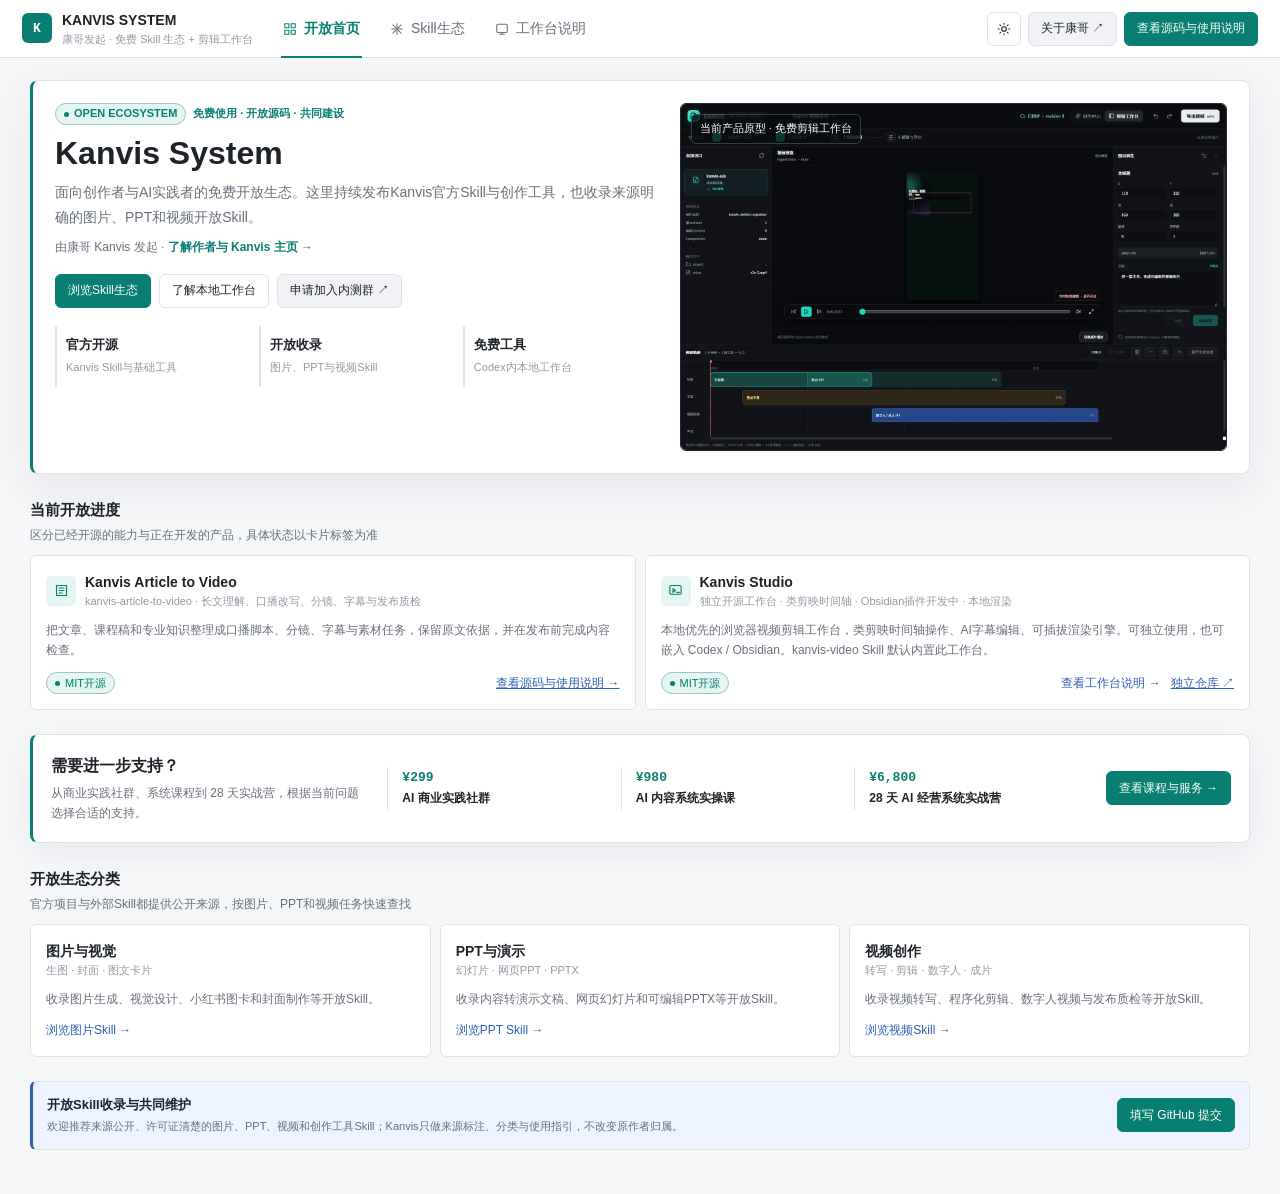
==== commit e24bce26: "feat(homepage): align site with current Kanvis business" ====
--- a/open/index.html
+++ b/open/index.html
@@ -311,7 +311,7 @@
     <header class="ko-topbar">
       <a class="ko-brand-link" href="../" aria-label="返回Kanvis个人主页">
         <span class="ko-mark">K</span>
-        <div class="ko-brand-copy"><strong>KANVIS SYSTEM</strong><span>康少发起 · 免费Skill生态 + 剪辑工作台</span></div>
+        <div class="ko-brand-copy"><strong>KANVIS SYSTEM</strong><span>康哥发起 · 免费 Skill 生态 + 剪辑工作台</span></div>
       </a>
       <nav class="ko-tabs" role="tablist" aria-label="Kanvis开放生态页面">
         <button class="ko-tab is-active" type="button" role="tab" aria-selected="true" data-tab="overview">
@@ -328,7 +328,7 @@
         <button class="ko-icon-btn" type="button" data-action="theme" title="切换主题" aria-label="切换主题">
           <svg class="kv-svg" viewBox="0 0 24 24" width="14" height="14"><circle cx="12" cy="12" r="4"/><path d="M12 2v2M12 20v2M4.9 4.9l1.4 1.4M17.7 17.7l1.4 1.4M2 12h2M20 12h2M4.9 19.1l1.4-1.4M17.7 6.3l1.4-1.4"/></svg>
         </button>
-        <a class="ko-btn ko-btn-quiet ko-home-link" href="../">关于康少 ↗</a>
+        <a class="ko-btn ko-btn-quiet ko-home-link" href="../">关于康哥 ↗</a>
         <a class="ko-btn ko-btn-primary" href="https://github.com/Kanvis-chen/kanvis-video" target="_blank" rel="noopener">查看源码与使用说明</a>
       </div>
     </header>
@@ -340,7 +340,7 @@
             <div class="ko-kicker"><span class="ko-chip ko-chip-live">OPEN ECOSYSTEM</span><span>免费使用 · 开放源码 · 共同建设</span></div>
             <h1>Kanvis System</h1>
             <p class="ko-intro-copy">面向创作者与AI实践者的免费开放生态。这里持续发布Kanvis官方Skill与创作工具，也收录来源明确的图片、PPT和视频开放Skill。</p>
-            <p class="ko-intro-author">由康少 Kanvis 发起 · <a href="../">了解作者与Kanvis主页 →</a></p>
+            <p class="ko-intro-author">由康哥 Kanvis 发起 · <a href="../">了解作者与 Kanvis 主页 →</a></p>
             <div class="ko-intro-actions">
               <button class="ko-btn ko-btn-primary" type="button" data-open-tab="skill">浏览Skill生态</button>
               <button class="ko-btn" type="button" data-open-tab="workbench">了解本地工作台</button>
@@ -375,11 +375,11 @@
         </section>
 
         <section class="ko-section ko-support-band" aria-labelledby="support-title">
-          <div class="ko-support-copy"><h3 id="support-title">需要进一步支持？</h3><p>从快速诊断、系统学习到28天落地陪跑，根据当前问题选择合适的支持。</p></div>
+          <div class="ko-support-copy"><h3 id="support-title">需要进一步支持？</h3><p>从商业实践社群、系统课程到 28 天实战营，根据当前问题选择合适的支持。</p></div>
           <div class="ko-support-options" aria-label="Kanvis 付费支持">
-            <div class="ko-support-option"><span>¥299</span><strong>经营问题快诊</strong></div>
+            <div class="ko-support-option"><span>¥299</span><strong>AI 商业实践社群</strong></div>
             <div class="ko-support-option"><span>¥980</span><strong>AI 内容系统实操课</strong></div>
-            <div class="ko-support-option"><span>¥6,980</span><strong>28天 AI 商业落地陪跑</strong></div>
+            <div class="ko-support-option"><span>¥6,800</span><strong>28 天 AI 经营系统实战营</strong></div>
           </div>
           <a class="ko-btn ko-btn-primary" href="../#services">查看课程与服务 →</a>
         </section>
@@ -541,12 +541,12 @@
           </div>
         </section>
 
-        <section class="ko-section ko-support-band" aria-labelledby="support-title">
-          <div class="ko-support-copy"><h3 id="support-title">需要进一步支持？</h3><p>看完工作台说明仍想加速落地，从快速诊断、系统学习到28天陪跑，按当前问题选择合适的支持。</p></div>
+        <section class="ko-section ko-support-band" aria-labelledby="support-title-workbench">
+          <div class="ko-support-copy"><h3 id="support-title-workbench">需要进一步支持？</h3><p>看完工作台说明仍想继续实践，可以从 ¥299 社群、¥980 系统课或 ¥6,800 实战营进入。</p></div>
           <div class="ko-support-options" aria-label="Kanvis 付费支持">
-            <div class="ko-support-option"><span>¥299</span><strong>经营问题快诊</strong></div>
+            <div class="ko-support-option"><span>¥299</span><strong>AI 商业实践社群</strong></div>
             <div class="ko-support-option"><span>¥980</span><strong>AI 内容系统实操课</strong></div>
-            <div class="ko-support-option"><span>¥6,980</span><strong>28天 AI 商业落地陪跑</strong></div>
+            <div class="ko-support-option"><span>¥6,800</span><strong>28 天 AI 经营系统实战营</strong></div>
           </div>
           <a class="ko-btn ko-btn-primary" href="../#services">查看课程与服务 →</a>
         </section>
@@ -574,7 +574,7 @@
     </div>
     <div class="ko-toast" role="status" aria-live="polite"></div>
     <div class="ko-fab" role="region" aria-label="课程与服务快速入口" data-fab>
-      <div class="ko-fab-text"><strong>需要进一步支持？</strong><span>¥299 快诊 · ¥980 实操课 · ¥6,980 陪跑</span></div>
+      <div class="ko-fab-text"><strong>需要进一步支持？</strong><span>¥299 社群 · ¥980 实操课 · ¥6,800 实战营</span></div>
       <a class="ko-btn ko-btn-primary" href="../#services">查看课程与服务 →</a>
       <button class="ko-icon-btn ko-fab-close" type="button" data-fab-close aria-label="隐藏">×</button>
     </div>
